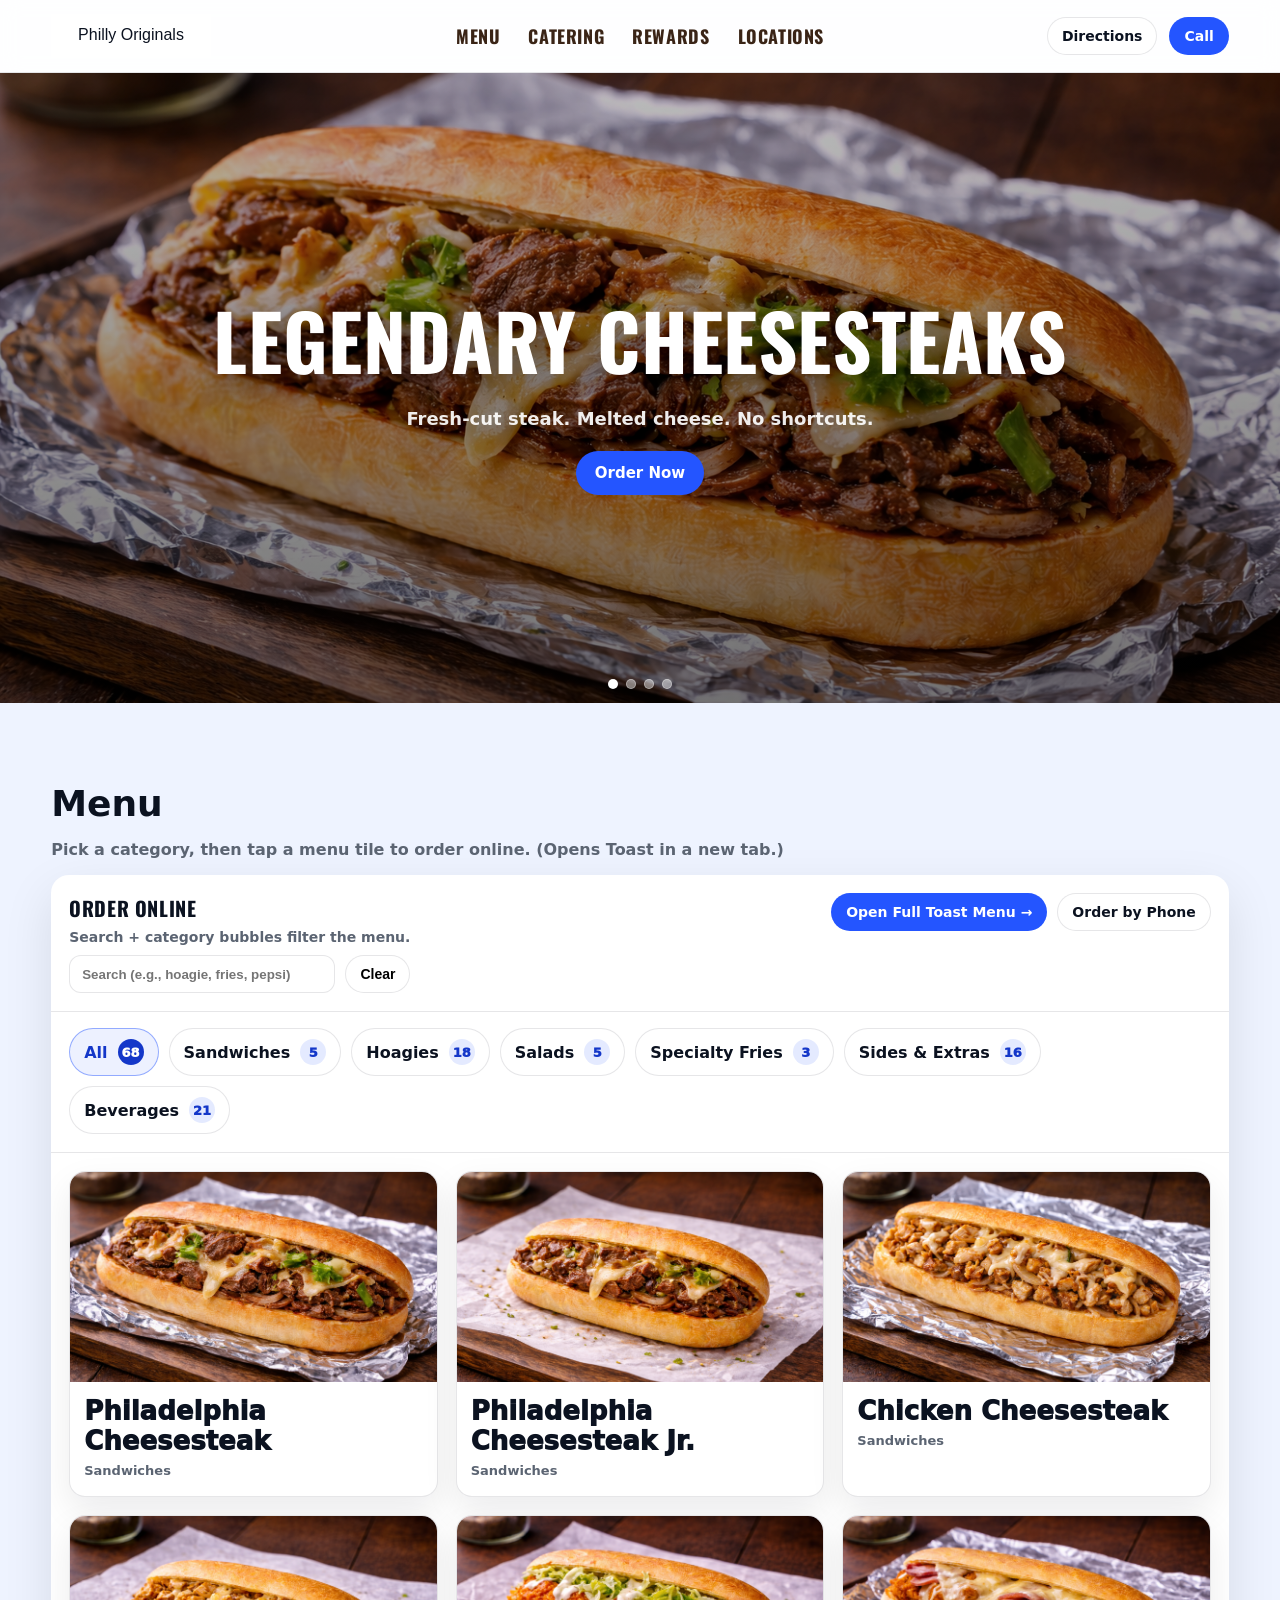
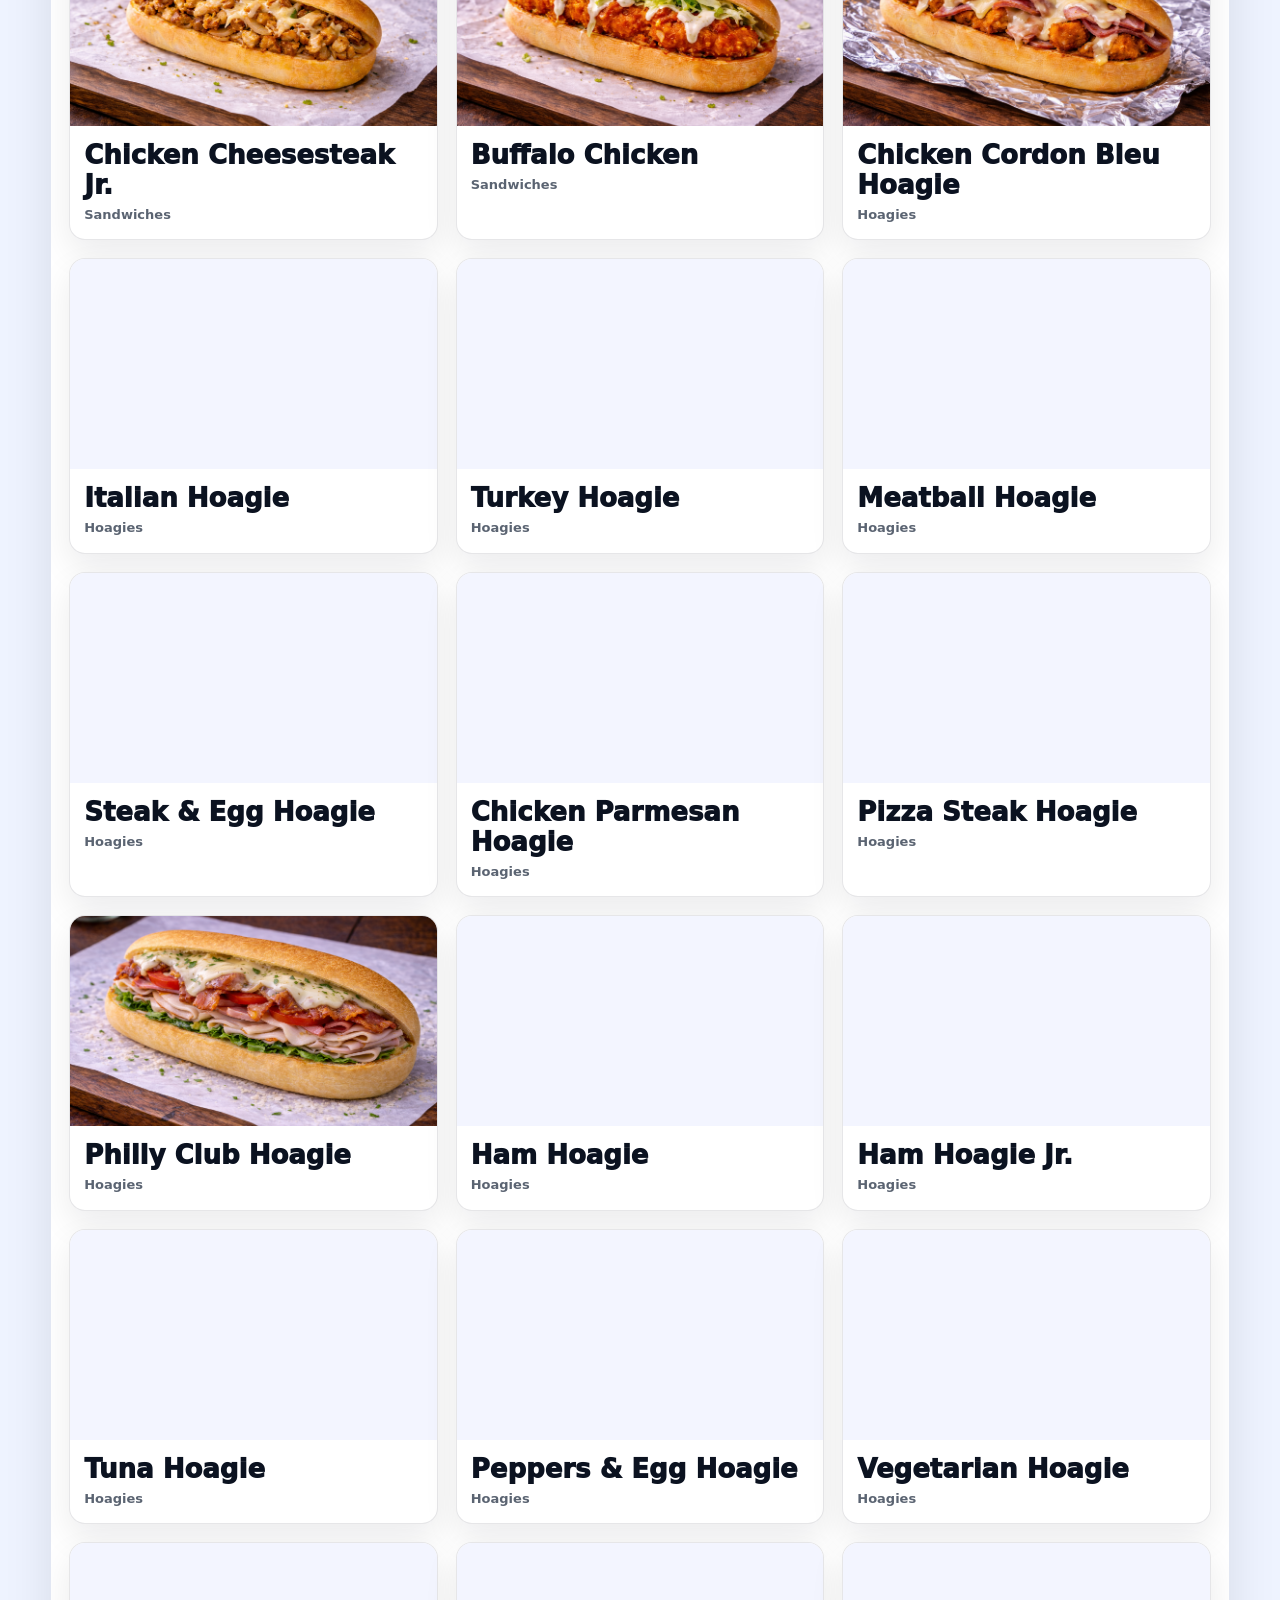
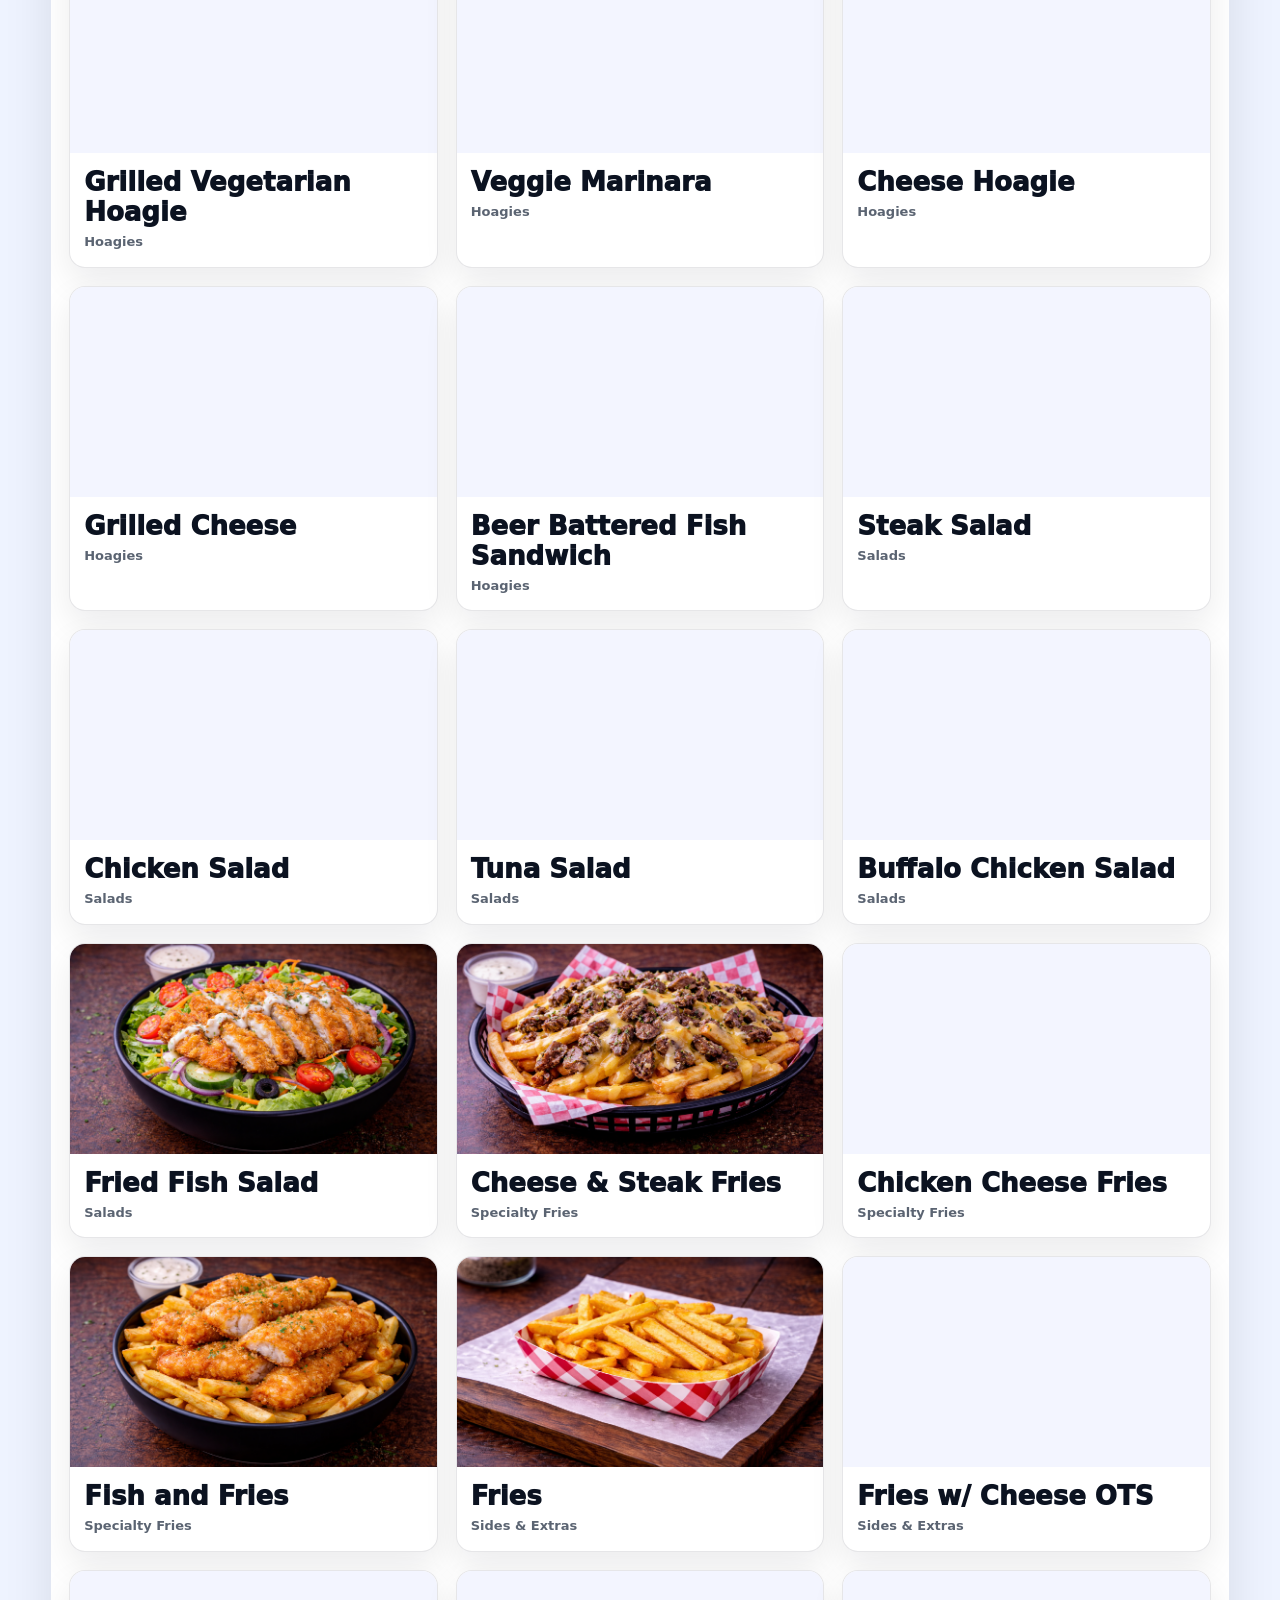
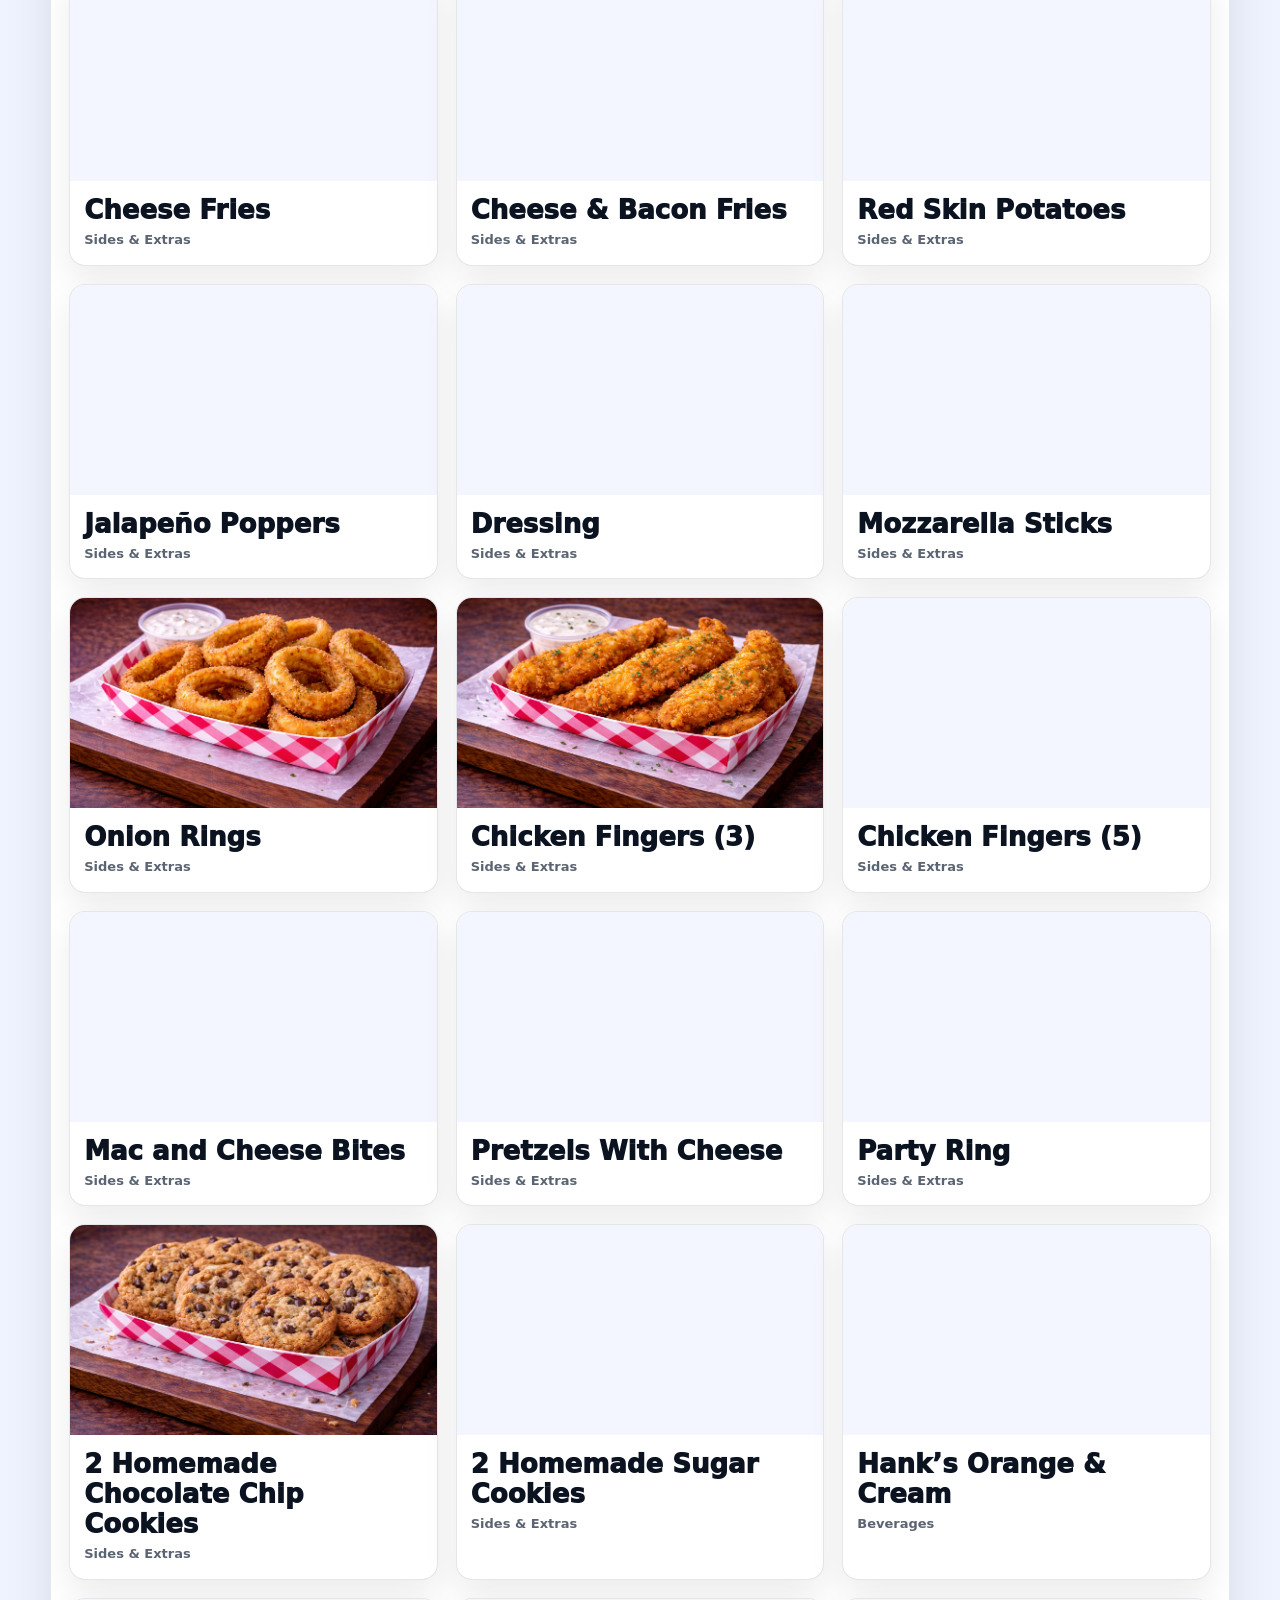
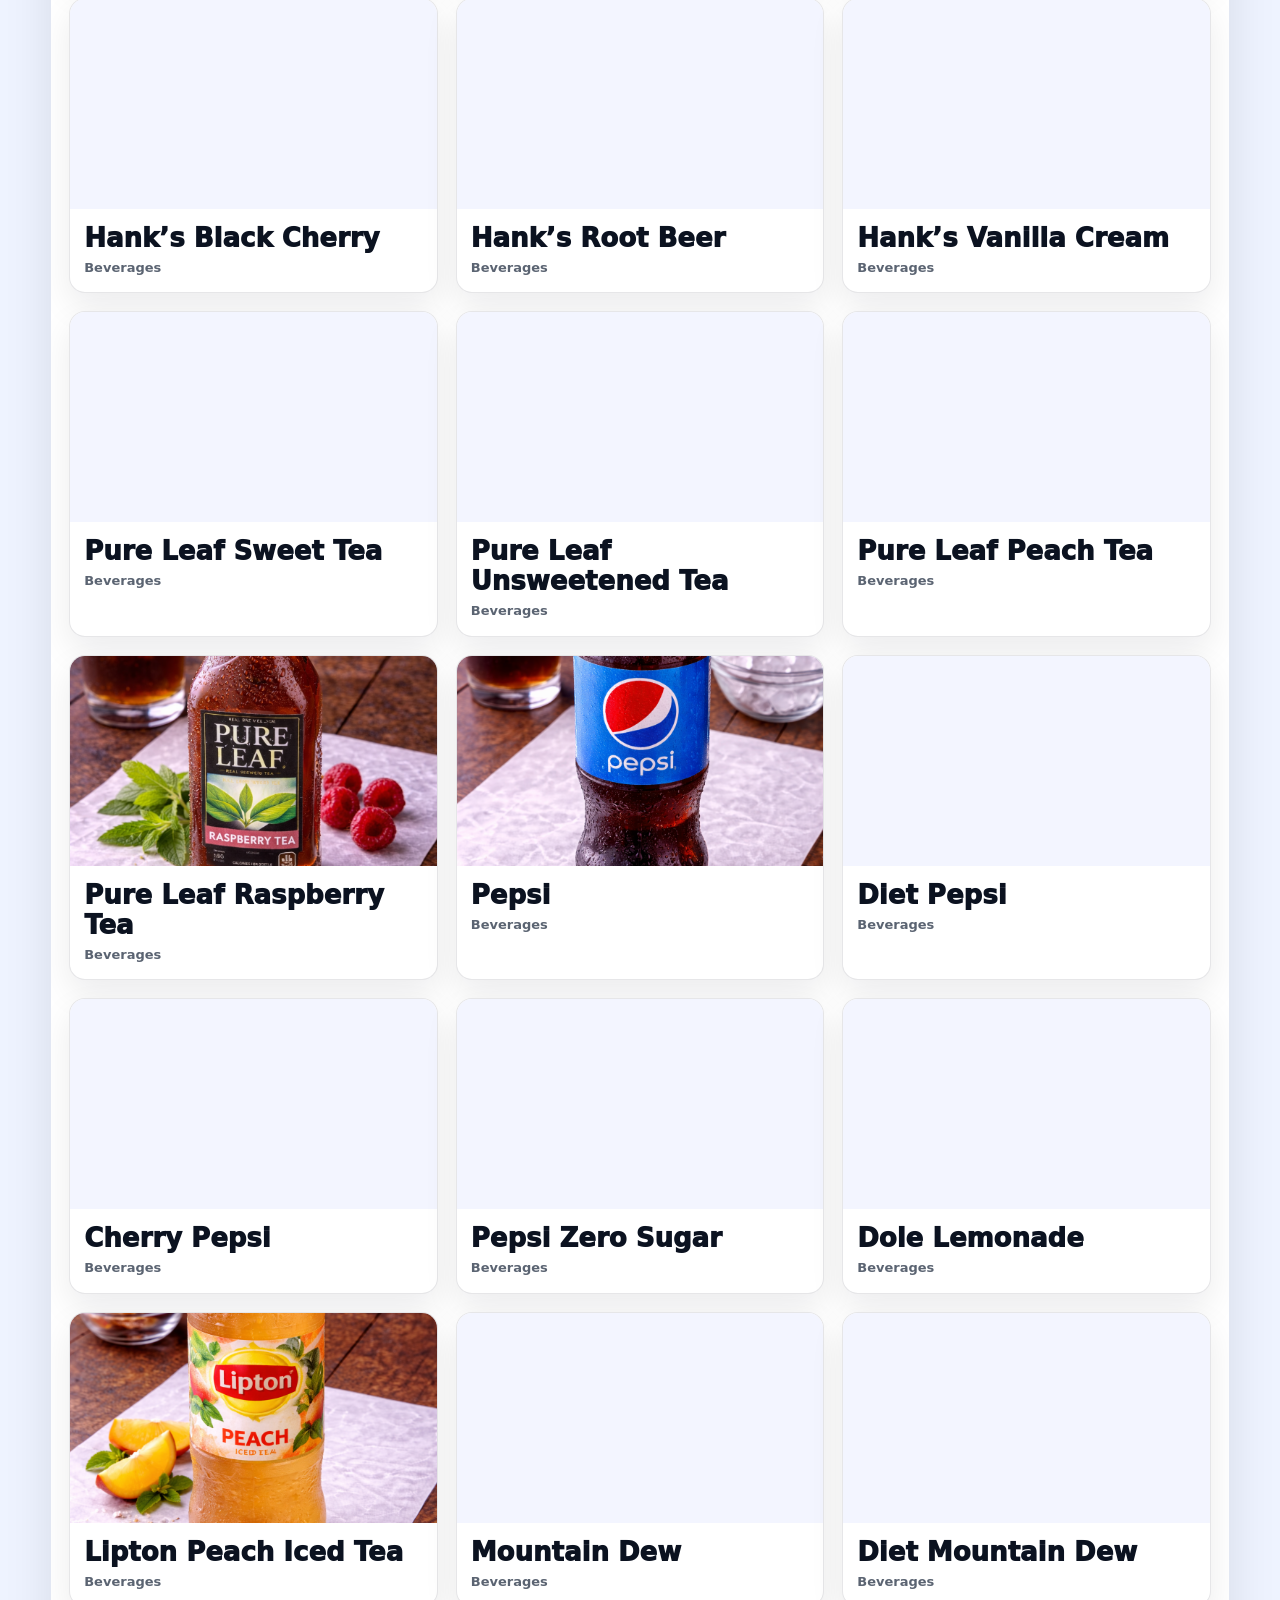
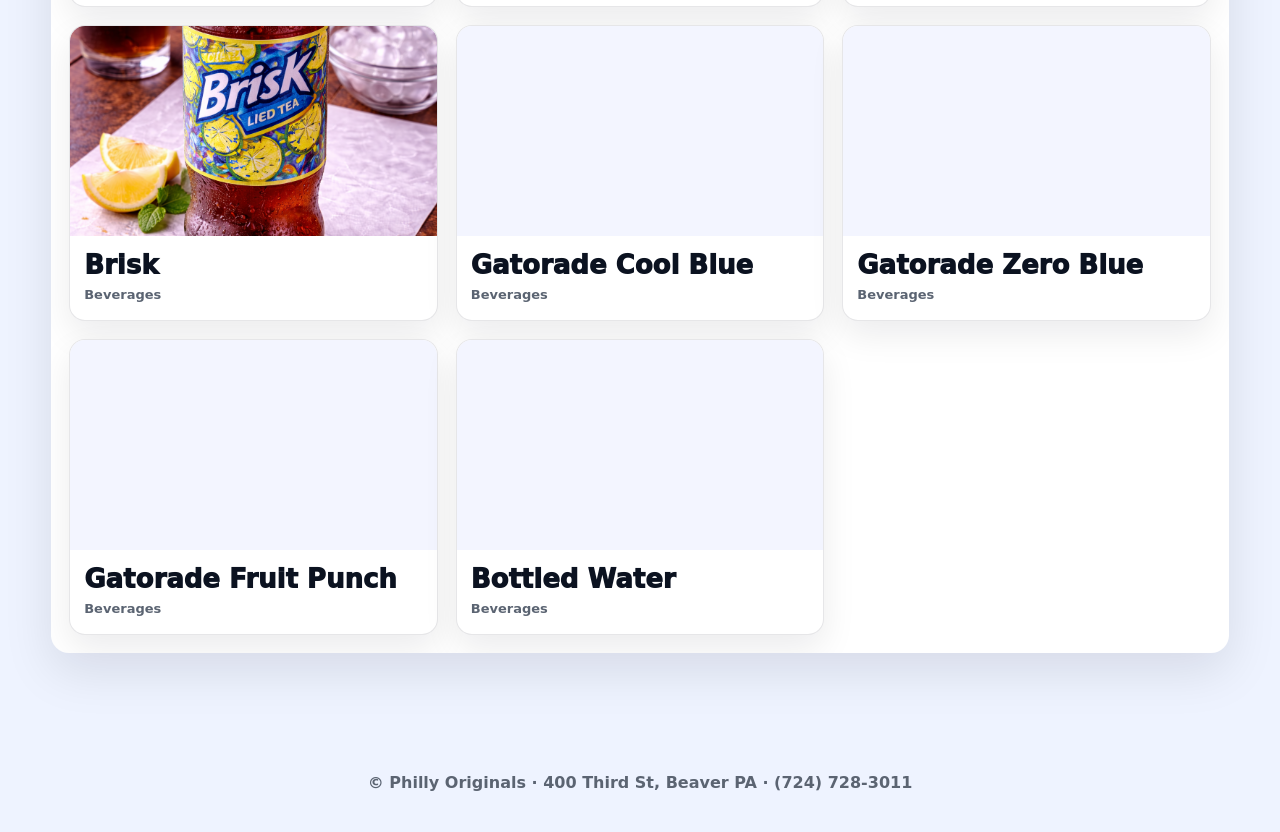
==== index.html @ c02b76ff "Change slide background and text for drinks" ====
<!doctype html>
<html lang="en">
<head>
<meta charset="utf-8"/>
<meta name="viewport" content="width=device-width, initial-scale=1"/>
<title>Philly Originals | Beaver, PA</title>
<meta name="description" content="Philly Originals — Hoagies, cheesesteaks, salads, fries & more. Beaver, PA."/>

<link href="https://fonts.googleapis.com/css2?family=Oswald:wght@600;700&display=swap" rel="stylesheet">

<style>
:root{
  --blue-bg:#eef3ff;
  --blue:#2455ff;
  --blue2:#1437c9;
  --ink:#0b1220;
  --muted:#5b6472;
  --max:1200px;

  --chipotle-brown:#3a2416;
  --line:rgba(11,18,32,.10);

  --card:#ffffff;
  --shadow:0 18px 50px rgba(2,6,23,.10);
}

*{box-sizing:border-box}
html{scroll-behavior:smooth}
body{
  margin:0;
  font-family:system-ui,-apple-system,Segoe UI,Roboto,Arial,sans-serif;
  color:var(--ink);
  background:var(--blue-bg);
}
a{text-decoration:none;color:inherit}
.wrap{width:min(var(--max),92%);margin:auto}

/* HEADER */
header{
  position:sticky;top:0;z-index:10;
  background:rgba(255,255,255,.92);
  backdrop-filter:saturate(140%) blur(10px);
  border-bottom:1px solid var(--line);
}
.top{
  display:flex;
  align-items:center;
  justify-content:space-between;
  gap:18px;
  padding:14px 0;
}
.brand{display:flex;align-items:center;gap:12px;min-width:220px;}
.logo{height:44px;display:block}

.nav{display:flex;align-items:center;gap:28px;}
.nav a{
  font-family:Oswald, system-ui, sans-serif;
  font-weight:700;
  letter-spacing:.6px;
  text-transform:uppercase;
  color:var(--chipotle-brown);
  font-size:18px;
}
.nav a:hover{opacity:.75}

.right{
  display:flex;
  align-items:center;
  gap:12px;
  min-width:220px;
  justify-content:flex-end;
}
.pill{
  display:inline-flex;
  align-items:center;
  justify-content:center;
  padding:10px 14px;
  border-radius:999px;
  border:1px solid var(--line);
  background:#fff;
  font-weight:800;
  font-size:14px;
  transition:140ms ease;
}
.pill.primary{background:var(--blue);border-color:transparent;color:#fff;}
.pill.primary:hover{background:var(--blue2)}
.pill:hover{transform:translateY(-1px)}

/* HERO (old hero styles kept, but not used by slideshow now) */
.hero{position:relative;height:65vh;min-height:420px;}
.hero img{width:100%;height:100%;object-fit:cover;object-position:center;display:block;}
.hero::after{
  content:"";
  position:absolute;inset:0;
  background:linear-gradient(rgba(0,0,0,.25),rgba(0,0,0,.45));
}
.hero h1{
  position:absolute;inset:0;
  display:flex;align-items:center;justify-content:center;
  font-family:Oswald, system-ui, sans-serif;
  font-size:clamp(48px,6vw,96px);
  color:var(--blue);
  z-index:2;
  text-shadow:0 10px 40px rgba(0,0,0,.45);
  transform:translateY(-10%);
}

/* ✅ HERO SLIDESHOW (NEW) */
.hero-slider{
  position:relative;
  height:70vh;
  min-height:420px;
  overflow:hidden;
  background:#0b1220;
}
.slide{
  position:absolute;
  inset:0;
  background-size:cover;
  background-position:center;
  opacity:0;
  transition:opacity .8s ease;
  transform:translateZ(0);
}
.slide::after{
  content:"";
  position:absolute;
  inset:0;
  background:linear-gradient(rgba(0,0,0,.25), rgba(0,0,0,.55));
}
.slide.active{opacity:1;z-index:1;}

.hero-content{
  position:relative;
  z-index:2;
  height:100%;
  display:flex;
  flex-direction:column;
  justify-content:center;
  align-items:center;
  text-align:center;
  color:#fff;
  padding:24px;
}
.hero-content h1{
  font-family:Oswald, system-ui, sans-serif;
  font-size:clamp(42px, 6vw, 90px);
  margin:0 0 12px;
  letter-spacing:.6px;
  text-transform:uppercase;
  text-shadow:0 12px 40px rgba(0,0,0,.55);
}
.hero-content p{
  font-size:18px;
  font-weight:800;
  max-width:560px;
  margin:0 0 22px;
  color:rgba(255,255,255,.92);
  text-shadow:0 10px 30px rgba(0,0,0,.45);
}
.hero-content .pill.primary{
  font-size:15px;
  padding:12px 18px;
}

/* optional: little dots (no JS needed besides below) */
.hero-dots{
  position:absolute;
  left:50%;
  bottom:14px;
  transform:translateX(-50%);
  display:flex;
  gap:8px;
  z-index:5;
}
.hero-dot{
  width:10px;height:10px;border-radius:999px;
  background:rgba(255,255,255,.45);
  border:1px solid rgba(255,255,255,.35);
}
.hero-dot.active{background:#fff;}

/* SECTION */
section{padding:80px 0}
.h2{font-size:36px;font-weight:900;margin:0 0 10px}
.sub{color:var(--muted);font-weight:600}

/* MENU SHELL */
.menu-shell{
  background:var(--card);
  border-radius:18px;
  box-shadow:var(--shadow);
  overflow:hidden;
}
.menu-topbar{
  display:flex;
  align-items:flex-start;
  justify-content:space-between;
  gap:12px;
  padding:18px 18px;
  border-bottom:1px solid var(--line);
}
.menu-topbar .lefty{display:flex;flex-direction:column;gap:6px;}
.menu-topbar .title{
  font-family:Oswald, system-ui, sans-serif;
  letter-spacing:.6px;
  text-transform:uppercase;
  font-size:20px;
  font-weight:700;
}
.menu-topbar .note{color:var(--muted);font-weight:600;font-size:14px;}
.menu-topbar .actions{display:flex;gap:10px;flex-wrap:wrap;justify-content:flex-end;}
.btn{
  display:inline-flex;align-items:center;justify-content:center;
  padding:10px 14px;border-radius:999px;border:1px solid var(--line);
  background:#fff;font-weight:800;font-size:14px;transition:140ms ease;
}
.btn.primary{background:var(--blue);border-color:transparent;color:#fff;}
.btn.primary:hover{background:var(--blue2)}
.btn:hover{transform:translateY(-1px)}

.search-wrap{
  display:flex; gap:10px; flex-wrap:wrap;
  margin-top:4px;
}
.search{
  flex:1;
  min-width:220px;
  padding:10px 12px;
  border-radius:12px;
  border:1px solid var(--line);
  font-weight:700;
  outline:none;
}
.search:focus{
  border-color:rgba(36,85,255,.45);
  box-shadow:0 0 0 4px rgba(36,85,255,.10);
}

/* CATEGORY BUBBLES */
.pills-area{padding:16px 18px 18px;border-bottom:1px solid var(--line);}
.pills-row{display:flex;gap:10px;flex-wrap:wrap;margin-bottom:0;}

.chip{
  display:inline-flex;align-items:center;gap:10px;
  padding:10px 14px;border-radius:999px;border:1px solid var(--line);
  background:#fff;font-weight:900;transition:140ms ease;
  cursor:pointer;user-select:none;
}
.chip:hover{transform:translateY(-1px)}
.chip .count{
  display:inline-flex;align-items:center;justify-content:center;
  width:26px;height:26px;border-radius:999px;
  background:rgba(36,85,255,.12);
  color:var(--blue2);
  font-weight:950;font-size:13px;
}
.chip.active{
  border-color:rgba(36,85,255,.45);
  background:rgba(36,85,255,.08);
  color:var(--blue2);
}
.chip.active .count{background:var(--blue2);color:#fff;}

/* TILE CARDS */
.item-tiles{padding:18px;}
.tiles-grid{
  display:grid;
  grid-template-columns:repeat(3,1fr);
  gap:18px;
}
.tile{
  display:block;
  border-radius:16px;
  overflow:hidden;
  background:#fff;
  border:1px solid var(--line);
  box-shadow:0 14px 34px rgba(2,6,23,.08);
  transition:140ms ease;
}
.tile:hover{
  transform:translateY(-2px);
  border-color:rgba(36,85,255,.25);
  box-shadow:0 18px 44px rgba(2,6,23,.12);
}
.tile .img{
  height:210px;
  background:#f3f5ff;
  overflow:hidden;
}
.tile .img img{
  width:100%;
  height:100%;
  object-fit:cover;
  display:block;
  transform:scale(1.01);
  transition:transform .45s ease;
}
.tile:hover .img img{transform:scale(1.07)}
.tile .label{
  padding:14px 14px 6px;
  font-size:26px;
  font-weight:950;
  color:var(--ink);
}
.tile .meta{
  padding:0 14px 16px;
  color:var(--muted);
  font-weight:700;
  font-size:13px;
  line-height:1.35;
}

/* FOOTER */
footer{padding:40px 0;color:var(--muted);font-weight:600;text-align:center}

/* MOBILE */
@media(max-width:980px){
  .nav{display:none}
  .right{min-width:auto}
  .tiles-grid{grid-template-columns:1fr}
  .tile .label{font-size:24px}
  .hero-content p{font-size:16px}
}
</style>
</head>

<body>

<header>
  <div class="wrap top">
    <a class="brand" href="index.html" aria-label="Philly Originals Home">
      <img src="assets/logo.png" class="logo" alt="Philly Originals"
           onerror="this.src='data:image/svg+xml;utf8,<svg xmlns=%22http://www.w3.org/2000/svg%22 width=%22160%22 height=%2244%22><rect width=%22100%25%22 height=%22100%25%22 fill=%22%23ffffff%22/><text x=%2250%25%22 y=%2258%25%22 text-anchor=%22middle%22 font-family=%22Arial%22 font-size=%2216%22 fill=%22%230b1220%22>Philly Originals</text></svg>';">
    </a>

    <nav class="nav" aria-label="Primary">
      <a href="https://order.toasttab.com/online/philly-originals-ambridge-1507-duss-avenue" target="_blank" rel="noopener">Menu</a>
      <a href="catering.html">Catering</a>
      <a href="rewards.html">Rewards</a>
      <a href="locations.html">Locations</a>
    </nav>

    <div class="right">
      <a class="pill" href="locations.html">Directions</a>
      <a class="pill primary" href="tel:+17247283011">Call</a>
    </div>
  </div>
</header>

<!-- ✅ HERO SLIDESHOW (NEW) -->
<div class="hero-slider" aria-label="Featured items">
  <div class="slide active" style="background-image:url('assets/01-sandwich-philadelphia-cheesesteak.png')">
    <div class="hero-content">
      <h1>LEGENDARY CHEESESTEAKS</h1>
      <p>Fresh-cut steak. Melted cheese. No shortcuts.</p>
      <a href="#menu" class="pill primary">Order Now</a>
    </div>
  </div>

  <div class="slide" style="background-image:url('assets/07-hoagie-italian.png')">
    <div class="hero-content">
      <h1>STACKED HOAGIES</h1>
      <p>Classic, loaded, and made to order.</p>
      <a href="#menu" class="pill primary">View Menu</a>
    </div>
  </div>

  <div class="slide" style="background-image:url('assets/34-side-cheese-fries.png')">
    <div class="hero-content">
      <h1>SIDES THAT HIT</h1>
      <p>Don’t skip the fries.</p>
      <a href="#menu" class="pill primary">Add a Side</a>
    </div>
  </div>

  <div class="slide" style="background-image:url('assets/58-drink-cherry-pepsi.png')">
    <div class="hero-content">
      <h1>ICE-COLD DRINKS</h1>
      <p>Cherry Pepsi — a classic.</p>
      <a href="#menu" class="pill primary">Grab One</a>
    </div>
  </div>

  <div class="hero-dots" aria-hidden="true">
    <span class="hero-dot active"></span>
    <span class="hero-dot"></span>
    <span class="hero-dot"></span>
    <span class="hero-dot"></span>
  </div>
</div>

<section id="menu">
  <div class="wrap">
    <h2 class="h2">Menu</h2>
    <p class="sub">Pick a category, then tap a menu tile to order online. (Opens Toast in a new tab.)</p>

    <div class="menu-shell">
      <div class="menu-topbar">
        <div class="lefty">
          <div class="title">Order Online</div>
          <div class="note">Search + category bubbles filter the menu.</div>

          <div class="search-wrap">
            <input id="searchInput" class="search" type="search" placeholder="Search (e.g., hoagie, fries, pepsi)"/>
            <button class="btn" id="clearSearchBtn" type="button">Clear</button>
          </div>
        </div>
        <div class="actions">
          <a class="btn primary" target="_blank" rel="noopener"
             href="https://order.toasttab.com/online/philly-originals-ambridge-1507-duss-avenue">
            Open Full Toast Menu →
          </a>
          <a class="btn" href="tel:+17247283011">Order by Phone</a>
        </div>
      </div>

      <div class="pills-area" aria-label="Menu selectors">
        <div class="pills-row" id="categoryChips" aria-label="Category bubbles"></div>
      </div>

      <div class="item-tiles" aria-label="Menu item tiles">
        <div class="tiles-grid" id="itemTilesGrid"></div>
      </div>
    </div>

  </div>
</section>

<footer>
  © Philly Originals · 400 Third St, Beaver PA · (724) 728-3011
</footer>

<script>
/**
 * Improvements:
 * - ✅ "Show All" chip
 * - ✅ Search filter across current category OR all categories
 * - ✅ Lazy-load images
 * - ✅ No broken image icons: onerror fallback to placeholder svg
 */

const PLACEHOLDER = "data:image/svg+xml;utf8," + encodeURIComponent(`
<svg xmlns="http://www.w3.org/2000/svg" width="1200" height="700">
  <defs>
    <linearGradient id="g" x1="0" x2="1">
      <stop offset="0" stop-color="#eef3ff"/>
      <stop offset="1" stop-color="#dfe8ff"/>
    </linearGradient>
  </defs>
  <rect width="100%" height="100%" fill="url(#g)"/>
  <text x="50%" y="54%" text-anchor="middle"
        font-family="Arial" font-size="42" fill="#0b1220" opacity="0.70">
    Image coming soon
  </text>
</svg>
`);

const MENU = [
  {
    id: "sandwich",
    name: "Sandwiches",
    img: "assets/hero.jpg",
    items: [
      { name: "Philadelphia Cheesesteak", url: "https://order.toasttab.com/online/philly-originals-ambridge-1507-duss-avenue/item-philadelphia-cheesesteak_ebd4b86c-b557-48ff-a035-d317279c0f9a", img: "assets/01-sandwich-philadelphia-cheesesteak.png" },
      { name: "Philadelphia Cheesesteak Jr.", url: "https://order.toasttab.com/online/philly-originals-ambridge-1507-duss-avenue/item-philadelphia-cheesesteak-jr_07fd8b4d-08f7-4fc0-a81e-4cadae2d9f0f", img: "assets/02-sandwich-philadelphia-cheesesteak-jr.png" },
      { name: "Chicken Cheesesteak", url: "https://order.toasttab.com/online/philly-originals-ambridge-1507-duss-avenue/item-chicken-cheesesteak_b876a53c-49c0-458f-863d-024f50b68a91", img: "assets/03-sandwich-chicken-cheesesteak.png" },
      { name: "Chicken Cheesesteak Jr.", url: "https://order.toasttab.com/online/philly-originals-ambridge-1507-duss-avenue/item-chicken-cheesesteak-jr_988ab45c-b2f7-49fa-b503-293c1b51855e", img: "assets/04-sandwich-chicken-cheesesteak-jr.png" },
      { name: "Buffalo Chicken", url: "https://order.toasttab.com/online/philly-originals-ambridge-1507-duss-avenue/item-buffalo-chicken_725cabbe-190b-44a2-9e8b-959a732a78dd", img: "assets/05-sandwich-buffalo-chicken.png" },
    ]
  },
  {
    id: "hoagie",
    name: "Hoagies",
    img: "assets/cat-hoagies.jpg",
    items: [
      { name: "Chicken Cordon Bleu Hoagie", url: "https://order.toasttab.com/online/philly-originals-ambridge-1507-duss-avenue/item-chicken-cordon-bleu-hoagie_32aee894-7de9-4229-a7cd-d26f8fc285f1", img: "assets/06-hoagie-chicken-cordon-bleu.png" },
      { name: "Italian Hoagie", url: "https://order.toasttab.com/online/philly-originals-ambridge-1507-duss-avenue/item-italian-hoagie_79ae256d-2f17-42c7-8c89-1b88282994d8", img: "assets/07-hoagie-italian.png" },
      { name: "Turkey Hoagie", url: "https://order.toasttab.com/online/philly-originals-ambridge-1507-duss-avenue/item-turkey-hoagie_967dcc94-296a-4c46-925c-aab2328e414d", img: "assets/08-hoagie-turkey.png" },
      { name: "Meatball Hoagie", url: "https://order.toasttab.com/online/philly-originals-ambridge-1507-duss-avenue/item-meatball-hoagie_5c490dcd-6389-4476-9f9b-6e1f32a3e5d8", img: "assets/09-hoagie-meatball.png" },
      { name: "Steak & Egg Hoagie", url: "https://order.toasttab.com/online/philly-originals-ambridge-1507-duss-avenue/item-steak-egg-hoagie_e3550b09-fc18-4e9d-9321-22431ab1c8d1", img: "assets/10-hoagie-steak-egg.png" },
      { name: "Chicken Parmesan Hoagie", url: "https://order.toasttab.com/online/philly-originals-ambridge-1507-duss-avenue/item-chicken-parmesan-hoagie_9a53fd44-a528-42ab-9ed7-195013717248", img: "assets/11-hoagie-chicken-parmesan.png" },
      { name: "Pizza Steak Hoagie", url: "https://order.toasttab.com/online/philly-originals-ambridge-1507-duss-avenue/item-pizza-steak-hoagie_1129b578-c657-4e66-9e6c-c6bd576b7821", img: "assets/12-hoagie-pizza-steak.png" },
      { name: "Philly Club Hoagie", url: "https://order.toasttab.com/online/philly-originals-ambridge-1507-duss-avenue/item-philly-club-hoagie_fb62343c-2916-4bd2-9245-8ad87a623f8f", img: "assets/13-hoagie-philly-club.png" },
      { name: "Ham Hoagie", url: "https://order.toasttab.com/online/philly-originals-ambridge-1507-duss-avenue/item-ham-hoagie_52f8cbbb-3fc3-46e5-9554-10956b8c204b", img: "assets/14-hoagie-ham.png" },
      { name: "Ham Hoagie Jr.", url: "https://order.toasttab.com/online/philly-originals-ambridge-1507-duss-avenue/item-ham-hoagie-jr_8b83c4d5-5997-46ba-b9a9-c4e6a96e838f", img: "assets/15-hoagie-ham-jr.png" },
      { name: "Tuna Hoagie", url: "https://order.toasttab.com/online/philly-originals-ambridge-1507-duss-avenue/item-tuna-hoagie_62a9c33b-fd87-4b7c-ac4e-584318bf867a", img: "assets/16-hoagie-tuna.png" },
      { name: "Peppers & Egg Hoagie", url: "https://order.toasttab.com/online/philly-originals-ambridge-1507-duss-avenue/item-peppers-egg-hoagie_1fded3af-987b-40c8-8ae1-507f712616db", img: "assets/17-hoagie-peppers-egg.png" },
      { name: "Vegetarian Hoagie", url: "https://order.toasttab.com/online/philly-originals-ambridge-1507-duss-avenue/item-vegetarian-hoagie_f482f90b-0177-4701-a53b-6d8cf829c1aa", img: "assets/18-hoagie-vegetarian.png" },
      { name: "Grilled Vegetarian Hoagie", url: "https://order.toasttab.com/online/philly-originals-ambridge-1507-duss-avenue/item-grilled-vegetarian-hoagie_4fc57f41-90a1-4fb9-be5d-de8d2bb1b467", img: "assets/19-hoagie-grilled-vegetarian.png" },
      { name: "Veggie Marinara", url: "https://order.toasttab.com/online/philly-originals-ambridge-1507-duss-avenue/item-veggie-marinara_446f2f2a-2189-4bef-86fb-84139814df05", img: "assets/20-hoagie-veggie-marinara.png" },
      { name: "Cheese Hoagie", url: "https://order.toasttab.com/online/philly-originals-ambridge-1507-duss-avenue/item-cheese-hoagie_2c852187-6e73-4c8a-9ea6-7827ff19e246", img: "assets/21-hoagie-cheese.png" },
      { name: "Grilled Cheese", url: "https://order.toasttab.com/online/philly-originals-ambridge-1507-duss-avenue/item-grilled-cheese_427e50be-4e97-4032-a696-856cac415944", img: "assets/22-hoagie-grilled-cheese.png" },
      { name: "Beer Battered Fish Sandwich", url: "https://order.toasttab.com/online/philly-originals-ambridge-1507-duss-avenue/item-beer-battered-fish-sandwich_41380bbb-0748-4a78-8bb8-07e6340bd0fc", img: "assets/23-hoagie-beer-battered-fish-sandwich.png" },
    ]
  },
  {
    id: "salads",
    name: "Salads",
    img: "assets/cat-salads.jpg",
    items: [
      { name: "Steak Salad", url: "https://order.toasttab.com/online/philly-originals-ambridge-1507-duss-avenue/item-steak-salad_5d7b2c14-9d6e-4c32-8eb1-3af6aa8d5b9b", img: "assets/24-salad-steak.png" },
      { name: "Chicken Salad", url: "https://order.toasttab.com/online/philly-originals-ambridge-1507-duss-avenue/item-chicken-salad_6b5b6b1a-2b60-4cd9-9c36-1c0a7a6c7b1a", img: "assets/25-salad-chicken.png" },
      { name: "Tuna Salad", url: "https://order.toasttab.com/online/philly-originals-ambridge-1507-duss-avenue/item-tuna-salad_23a3d2b2-3c6f-4c49-bb37-1d2b0d5c6a9a", img: "assets/26-salad-tuna.png" },
      { name: "Buffalo Chicken Salad", url: "https://order.toasttab.com/online/philly-originals-ambridge-1507-duss-avenue/item-buffalo-chicken-salad_1e2b3c4d-5f6a-7b8c-9d0e-1f2a3b4c5d6e", img: "assets/27-salad-buffalo-chicken.png" },
      { name: "Fried Fish Salad", url: "https://order.toasttab.com/online/philly-originals-ambridge-1507-duss-avenue/item-fried-fish-salad_9a8b7c6d-5e4f-3a2b-1c0d-9e8f7a6b5c4d", img: "assets/28-salad-fried-fish.png" },
    ]
  },
  {
    id: "specialty-fries",
    name: "Specialty Fries",
    img: "assets/cat-specialty-fries.jpg",
    items: [
      { name: "Cheese & Steak Fries", url: "https://order.toasttab.com/online/philly-originals-ambridge-1507-duss-avenue/item-cheese-steak-fries_ae86e7a5-27c1-4dd5-8f64-71b2c9d8f12a", img: "assets/29-specialty-fries-cheese-steak.png" },
      { name: "Chicken Cheese Fries", url: "https://order.toasttab.com/online/philly-originals-ambridge-1507-duss-avenue/item-chicken-cheese-fries_8aa3d540-60d3-4a75-9a2a-8b1c0b0f0f1f", img: "assets/30-specialty-fries-chicken-cheese.png" },
      { name: "Fish and Fries", url: "https://order.toasttab.com/online/philly-originals-ambridge-1507-duss-avenue/item-fish-and-fries_2a1b0c9d-8e7f-6a5b-4c3d-2e1f0a9b8c7d", img: "assets/31-specialty-fries-fish-and-fries.png" },
    ]
  },
  {
    id: "sides-extras",
    name: "Sides & Extras",
    img: "assets/cat-sides.jpg",
    items: [
      { name: "Fries", url: "https://order.toasttab.com/online/philly-originals-ambridge-1507-duss-avenue/item-fries_cbbe6d00-3201-4827-a5e3-ac05ba0ef4f4", img: "assets/32-side-fries.png" },
      { name: "Fries w/ Cheese OTS", url: "https://order.toasttab.com/online/philly-originals-ambridge-1507-duss-avenue/item-fries-w-cheese-ots_1794bc78-1a74-4b3b-9300-8a91cde28566", img: "assets/33-side-fries-cheese-ots.png" },
      { name: "Cheese Fries", url: "https://order.toasttab.com/online/philly-originals-ambridge-1507-duss-avenue/item-cheese-fries_29bc3073-4c45-4cf5-adec-cb80c55a98aa", img: "assets/34-side-cheese-fries.png" },
      { name: "Cheese & Bacon Fries", url: "https://order.toasttab.com/online/philly-originals-ambridge-1507-duss-avenue/item-cheese-bacon-fries_6d4c5b46-9602-4a35-8f1d-169ffab4a984", img: "assets/35-side-cheese-bacon-fries.png" },
      { name: "Red Skin Potatoes", url: "https://order.toasttab.com/online/philly-originals-ambridge-1507-duss-avenue/item-red-skin-potatoes_42186d09-5ffc-4c76-8d55-b7f2e11ad4a5", img: "assets/36-side-red-skin-potatoes.png" },
      { name: "Jalapeño Poppers", url: "https://order.toasttab.com/online/philly-originals-ambridge-1507-duss-avenue/item-jalapeno-poppers_69834b64-c4bf-4671-8822-fa2890d0872c", img: "assets/37-side-jalapeno-poppers.png" },
      { name: "Dressing", url: "https://order.toasttab.com/online/philly-originals-ambridge-1507-duss-avenue/item-dressing_90ebe078-37e2-4645-a86d-a09fa9188e3e", img: "assets/38-side-dressing.png" },
      { name: "Mozzarella Sticks", url: "https://order.toasttab.com/online/philly-originals-ambridge-1507-duss-avenue/item-mozzerlla-sticks_b9c5359f-8fb6-43e5-95c7-6ca7615b8d54", img: "assets/39-side-mozzarella-sticks.png" },
      { name: "Onion Rings", url: "https://order.toasttab.com/online/philly-originals-ambridge-1507-duss-avenue/item-onion-rings_e2694d71-6daa-4933-8b59-061237f68fa8", img: "assets/40-side-onion-rings.png" },
      { name: "Chicken Fingers (3)", url: "https://order.toasttab.com/online/philly-originals-ambridge-1507-duss-avenue/item-chicken-fingers-3_4128d734-91e1-44a5-9200-f00a4073e183", img: "assets/41-side-chicken-fingers-3.png" },
      { name: "Chicken Fingers (5)", url: "https://order.toasttab.com/online/philly-originals-ambridge-1507-duss-avenue/item-chicken-fingers-5_9f585d9c-bae6-4dee-b350-c7ecbb8ba440", img: "assets/42-side-chicken-fingers-5.png" },
      { name: "Mac and Cheese Bites", url: "https://order.toasttab.com/online/philly-originals-ambridge-1507-duss-avenue/item-mac-and-cheese-bites_f6fedc62-8477-4ce4-b3c5-27f79eb75b3e", img: "assets/43-side-mac-cheese-bites.png" },
      { name: "Pretzels With Cheese", url: "https://order.toasttab.com/online/philly-originals-ambridge-1507-duss-avenue/item-pretzels-with-cheese_21a93960-3834-4229-8d79-0d958ede55a1", img: "assets/44-side-pretzels-cheese.png" },
      { name: "Party Ring", url: "https://order.toasttab.com/online/philly-originals-ambridge-1507-duss-avenue/item-party-ring_466aaeda-4b0c-4afe-b18f-24d38815896e", img: "assets/45-side-party-ring.png" },
      { name: "2 Homemade Chocolate Chip Cookies", url: "https://order.toasttab.com/online/philly-originals-ambridge-1507-duss-avenue/item-2-homemade-chocolate-chip-cookies_d8fc028b-1e90-4079-be30-d4fc6186c691", img: "assets/46-side-chocolate-chip-cookies.png" },
      { name: "2 Homemade Sugar Cookies", url: "https://order.toasttab.com/online/philly-originals-ambridge-1507-duss-avenue/item-2-homemade-sugar-cookies_1fe3d5cc-d1ac-4cba-89fd-b973d1d7ddee", img: "assets/47-side-sugar-cookies.png" },
    ]
  },
  {
    id: "beverages",
    name: "Beverages",
    img: "assets/cat-drinks.jpg",
    items: [
      { name: "Hank’s Orange & Cream", url: "https://order.toasttab.com/online/philly-originals-ambridge-1507-duss-avenue/item-hanks-oranges-and-cream_b0dbbc40-9978-4008-8a69-27f47ddf0b9e", img: "assets/48-drink-hanks-orange-cream.png" },
      { name: "Hank’s Black Cherry", url: "https://order.toasttab.com/online/philly-originals-ambridge-1507-duss-avenue/item-hanks-black-cherry_10ecaed3-97c1-47e5-b66c-f2cb1e949b68", img: "assets/49-drink-hanks-black-cherry.png" },
      { name: "Hank’s Root Beer", url: "https://order.toasttab.com/online/philly-originals-ambridge-1507-duss-avenue/item-hanks-rootbeer_0cce0349-7666-42ff-8007-3a0c52535c22", img: "assets/50-drink-hanks-root-beer.png" },
      { name: "Hank’s Vanilla Cream", url: "https://order.toasttab.com/online/philly-originals-ambridge-1507-duss-avenue/item-hanks-vanilla-cream_4d46ffc8-2b73-47bb-a81b-c13e2329adf0", img: "assets/51-drink-hanks-vanilla-cream.png" },

      { name: "Pure Leaf Sweet Tea", url: "https://order.toasttab.com/online/philly-originals-ambridge-1507-duss-avenue/item-pure-leaf-sweet-tea_5e735fb4-2644-4455-9015-32a46f9c3219", img: "assets/52-drink-pure-leaf-sweet-tea.png" },
      { name: "Pure Leaf Unsweetened Tea", url: "https://order.toasttab.com/online/philly-originals-ambridge-1507-duss-avenue/item-pure-leaf-unsweetened_b46de2f9-3131-4756-a3c6-2435971f8fe4", img: "assets/53-drink-pure-leaf-unsweetened-tea.png" },
      { name: "Pure Leaf Peach Tea", url: "https://order.toasttab.com/online/philly-originals-ambridge-1507-duss-avenue/item-pure-leaf-peach_083b5265-099e-4e35-ac6b-4e1db489142e", img: "assets/54-drink-pure-leaf-peach-tea.png" },
      { name: "Pure Leaf Raspberry Tea", url: "https://order.toasttab.com/online/philly-originals-ambridge-1507-duss-avenue/item-pure-leaf-raspberry_54a04db6-2aba-459c-adbf-715f0ddf945c", img: "assets/55-drink-pure-leaf-raspberry-tea.png" },

      { name: "Pepsi", url: "https://order.toasttab.com/online/philly-originals-ambridge-1507-duss-avenue/item-pepsi_9b34964b-1e31-4e0c-a47a-f240d327ba37", img: "assets/56-drink-pepsi.png" },
      { name: "Diet Pepsi", url: "https://order.toasttab.com/online/philly-originals-ambridge-1507-duss-avenue/item-diet-pepsi_8d661fdf-7494-4fa8-92fc-bbf7e29790f9", img: "assets/57-drink-diet-pepsi.png" },
      { name: "Cherry Pepsi", url: "https://order.toasttab.com/online/philly-originals-ambridge-1507-duss-avenue/item-cherry-pepsi_3228848e-811a-4f1b-be93-08a0806e8129", img: "assets/58-drink-cherry-pepsi.png" },
      { name: "Pepsi Zero Sugar", url: "https://order.toasttab.com/online/philly-originals-ambridge-1507-duss-avenue/item-pepsi-zero-sugar_0a256a0b-ccdf-4e6d-ae7a-885836ecb668", img: "assets/59-drink-pepsi-zero-sugar.png" },

      { name: "Dole Lemonade", url: "https://order.toasttab.com/online/philly-originals-ambridge-1507-duss-avenue/item-dole-lemonade_e0b240b1-4a8e-4551-b22d-e6c1c98f5df5", img: "assets/60-drink-dole-lemonade.png" },
      { name: "Lipton Peach Iced Tea", url: "https://order.toasttab.com/online/philly-originals-ambridge-1507-duss-avenue/item-lipton-peach-iced-tea_b022cc52-c642-40d3-82cc-270d1e5f10b5", img: "assets/61-drink-lipton-peach-iced-tea.png" },

      { name: "Mountain Dew", url: "https://order.toasttab.com/online/philly-originals-ambridge-1507-duss-avenue/item-mt-dew_1d0fc1dc-a060-4a37-af97-0aa82b1a04b1", img: "assets/62-drink-mountain-dew.png" },
      { name: "Diet Mountain Dew", url: "https://order.toasttab.com/online/philly-originals-ambridge-1507-duss-avenue/item-diet-mt-dew_53e025cf-9747-4a87-9013-383ad1db32da", img: "assets/63-drink-diet-mountain-dew.png" },

      { name: "Brisk", url: "https://order.toasttab.com/online/philly-originals-ambridge-1507-duss-avenue/item-brisk_888bd92a-39be-4040-9e49-60cb7943cb68", img: "assets/64-drink-brisk.png" },

      { name: "Gatorade Cool Blue", url: "https://order.toasttab.com/online/philly-originals-ambridge-1507-duss-avenue/item-gatorade-cool-blue_56f7da4c-75d8-4860-afd8-11e3117a46d1", img: "assets/65-drink-gatorade-cool-blue.png" },
      { name: "Gatorade Zero Blue", url: "https://order.toasttab.com/online/philly-originals-ambridge-1507-duss-avenue/item-gatorade-zero-blue_5a70d94e-1d87-42a3-afbc-fb9ec3a5d466", img: "assets/66-drink-gatorade-zero-blue.png" },
      { name: "Gatorade Fruit Punch", url: "https://order.toasttab.com/online/philly-originals-ambridge-1507-duss-avenue/item-gatorade-fruit-punch_1e63f138-a0aa-4256-9132-9502f0751fed", img: "assets/67-drink-gatorade-fruit-punch.png" },
      { name: "Bottled Water", url: "https://order.toasttab.com/online/philly-originals-ambridge-1507-duss-avenue/item-bottled-water_09c54188-3e5d-4ad8-9853-bd93ed3b5ff3", img: "assets/68-drink-bottled-water.png" },
    ]
  }
];

const els = {
  categoryChips: document.getElementById("categoryChips"),
  itemTilesGrid: document.getElementById("itemTilesGrid"),
  searchInput: document.getElementById("searchInput"),
  clearSearchBtn: document.getElementById("clearSearchBtn"),
};

let activeCategoryId = "all";

function escapeHtml(str){
  return String(str).replace(/[&<>"']/g, s => ({
    "&":"&amp;","<":"&lt;",">":"&gt;","\"":"&quot;","'":"&#39;"
  }[s]));
}

function getActiveItems(){
  if(activeCategoryId === "all"){
    return MENU.flatMap(cat => cat.items.map(it => ({...it, __cat: cat})));
  }
  const cat = MENU.find(c => c.id === activeCategoryId);
  if(!cat) return [];
  return cat.items.map(it => ({...it, __cat: cat}));
}

function setActiveCategory(id){
  activeCategoryId = id;

  document.querySelectorAll(".chip.cat").forEach(ch => {
    ch.classList.toggle("active", ch.dataset.cat === id);
  });

  renderItemTiles();
  history.replaceState(null, "", `#menu-${id}`);
}

function renderCategoryChips(){
  const allCount = MENU.reduce((sum, c) => sum + c.items.length, 0);

  const chips = [
    { id:"all", name:"All", count: allCount },
    ...MENU.map(c => ({ id:c.id, name:c.name, count:c.items.length }))
  ];

  els.categoryChips.innerHTML = chips.map(cat => `
    <div class="chip cat" role="button" tabindex="0" data-cat="${cat.id}" aria-label="${escapeHtml(cat.name)}">
      <span>${escapeHtml(cat.name)}</span>
      <span class="count">${cat.count}</span>
    </div>
  `).join("");

  els.categoryChips.querySelectorAll(".chip.cat").forEach(chip => {
    chip.addEventListener("click", () => setActiveCategory(chip.dataset.cat));
    chip.addEventListener("keydown", (e) => {
      if(e.key === "Enter" || e.key === " "){
        e.preventDefault();
        setActiveCategory(chip.dataset.cat);
      }
    });
  });

  setActiveCategory(activeCategoryId);
}

function renderItemTiles(){
  const q = (els.searchInput.value || "").trim().toLowerCase();
  const items = getActiveItems().filter(it => !q || it.name.toLowerCase().includes(q));

  els.itemTilesGrid.innerHTML = items.map(it => {
    const cat = it.__cat;
    const img = it.img || cat?.img || PLACEHOLDER;

    return `
      <a class="tile" target="_blank" rel="noopener"
         href="${escapeHtml(it.url)}" aria-label="Order ${escapeHtml(it.name)}">
        <div class="img">
          <img
            src="${escapeHtml(img)}"
            alt="${escapeHtml(it.name)}"
            loading="lazy"
            decoding="async"
            onerror="this.onerror=null;this.src='${PLACEHOLDER}';"
          >
        </div>
        <div class="label">${escapeHtml(it.name)}</div>
        <div class="meta">${escapeHtml(cat?.name || "")}</div>
      </a>
    `;
  }).join("");
}

function initFromHash(){
  const h = (location.hash || "").replace("#","").trim();
  if(h.startsWith("menu-")){
    const id = h.replace("menu-","");
    if(id === "all" || MENU.some(c => c.id === id)) activeCategoryId = id;
  }
}

els.searchInput.addEventListener("input", () => renderItemTiles());
els.clearSearchBtn.addEventListener("click", () => { els.searchInput.value=""; renderItemTiles(); els.searchInput.focus(); });

initFromHash();
renderCategoryChips();
renderItemTiles();
</script>

<!-- ✅ HERO SLIDESHOW JS (NEW) -->
<script>
(function(){
  const slides = document.querySelectorAll(".hero-slider .slide");
  const dots = document.querySelectorAll(".hero-slider .hero-dot");
  if(!slides.length) return;

  let current = 0;
  const INTERVAL_MS = 5000;

  function setSlide(i){
    slides[current].classList.remove("active");
    if(dots[current]) dots[current].classList.remove("active");

    current = i;

    slides[current].classList.add("active");
    if(dots[current]) dots[current].classList.add("active");
  }

  setInterval(() => {
    setSlide((current + 1) % slides.length);
  }, INTERVAL_MS);
})();
</script>

</body>
</html>
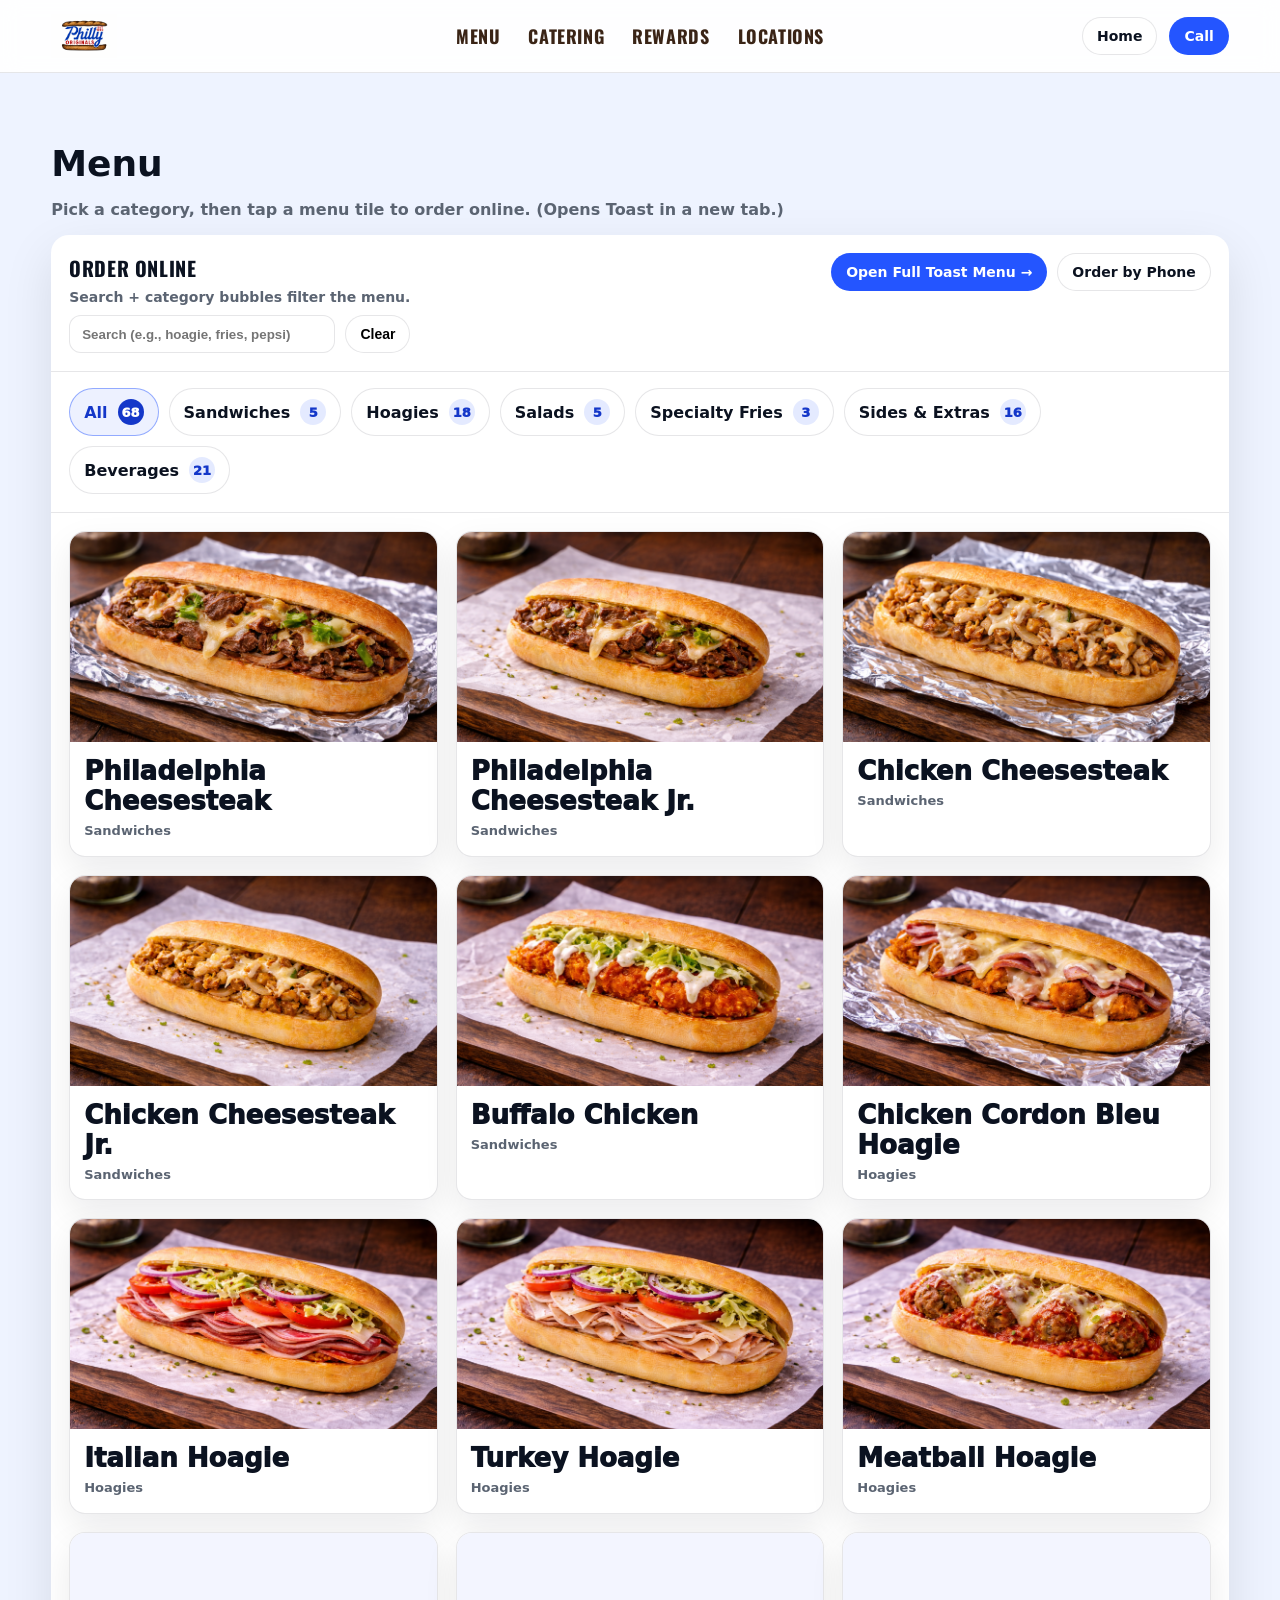
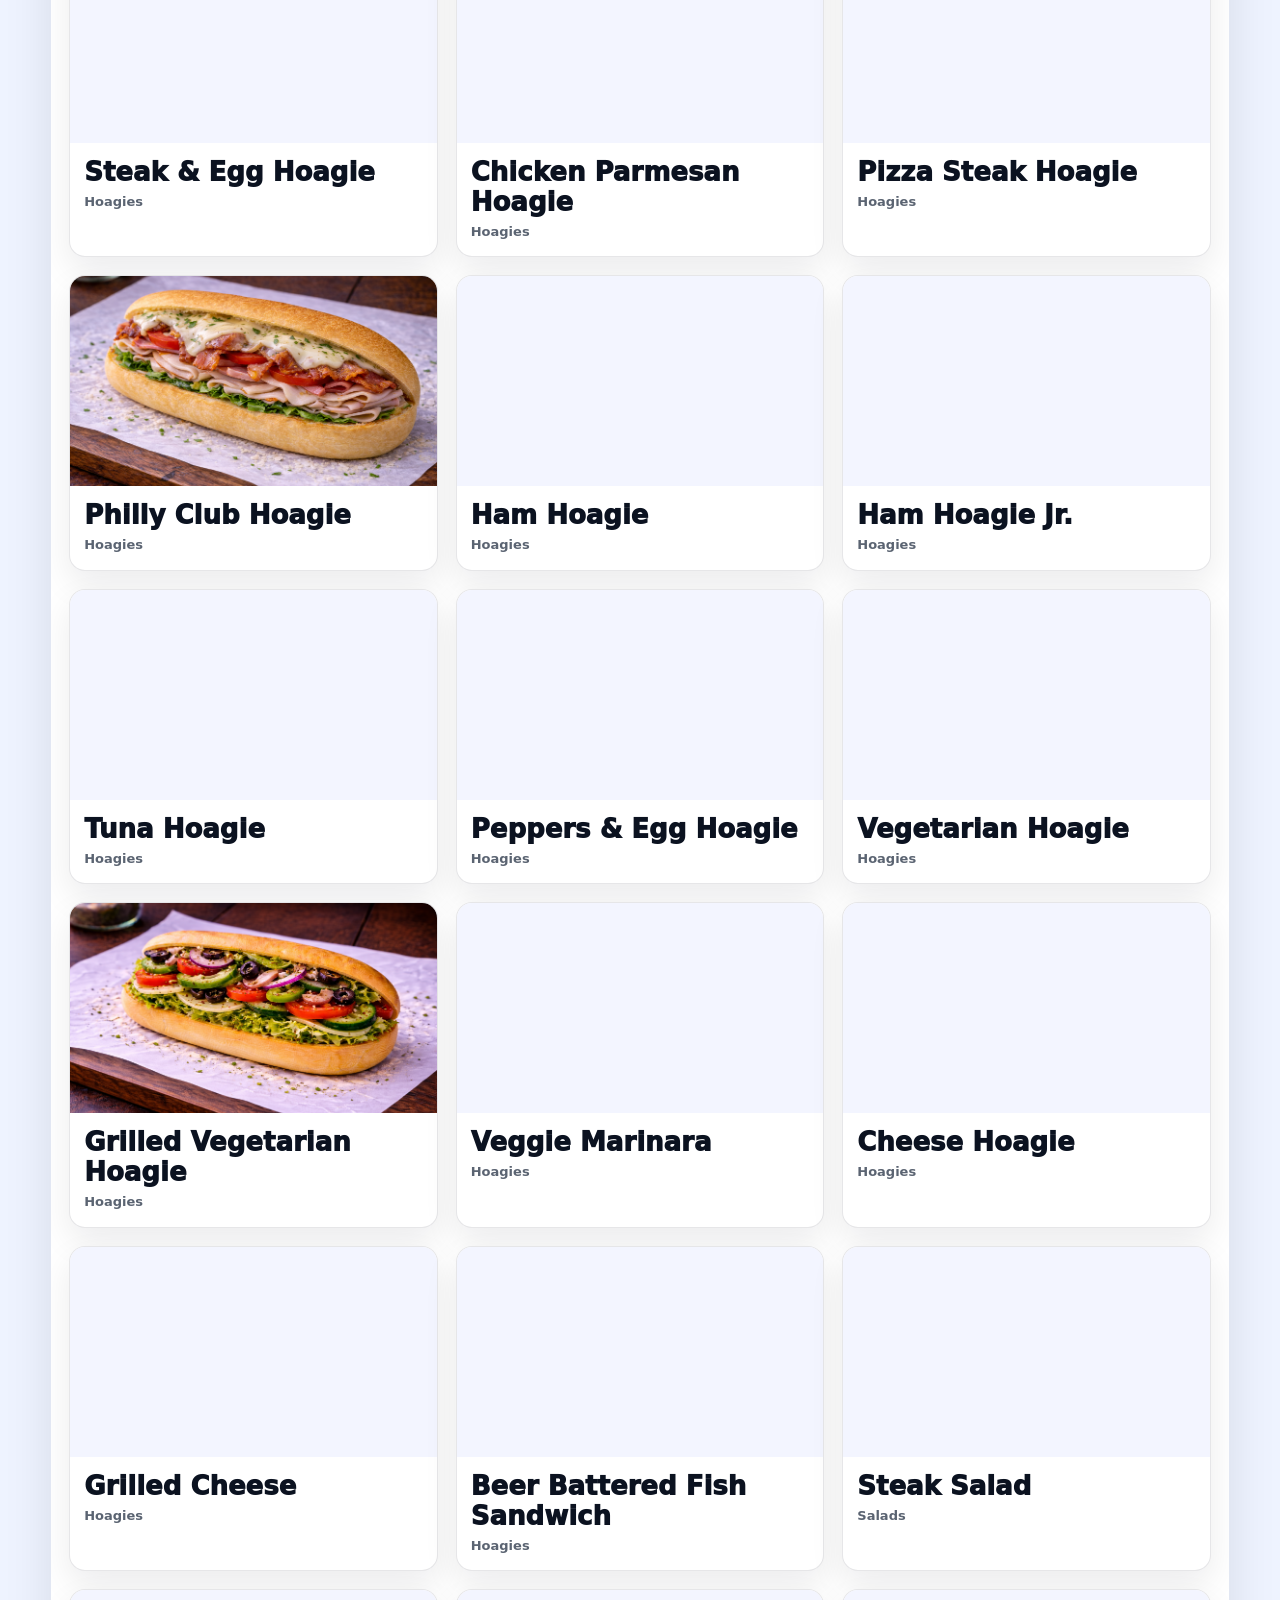
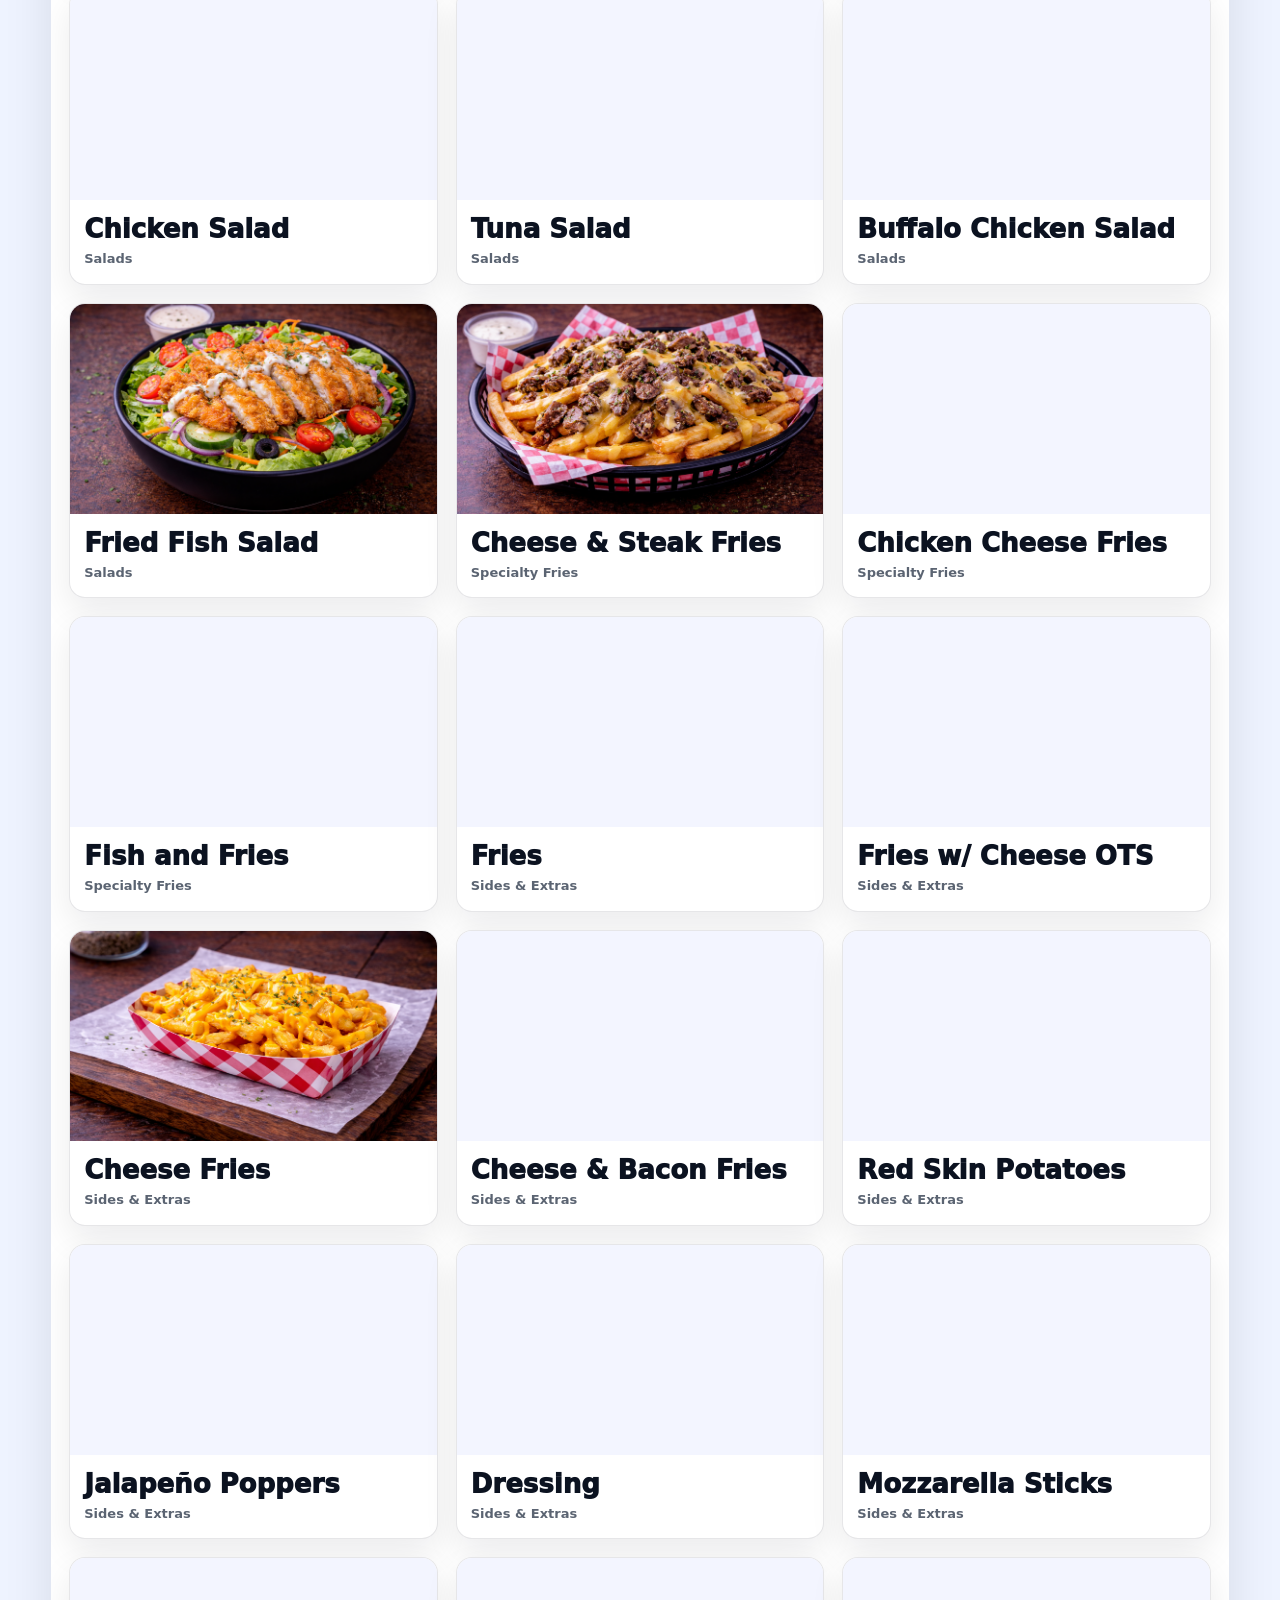
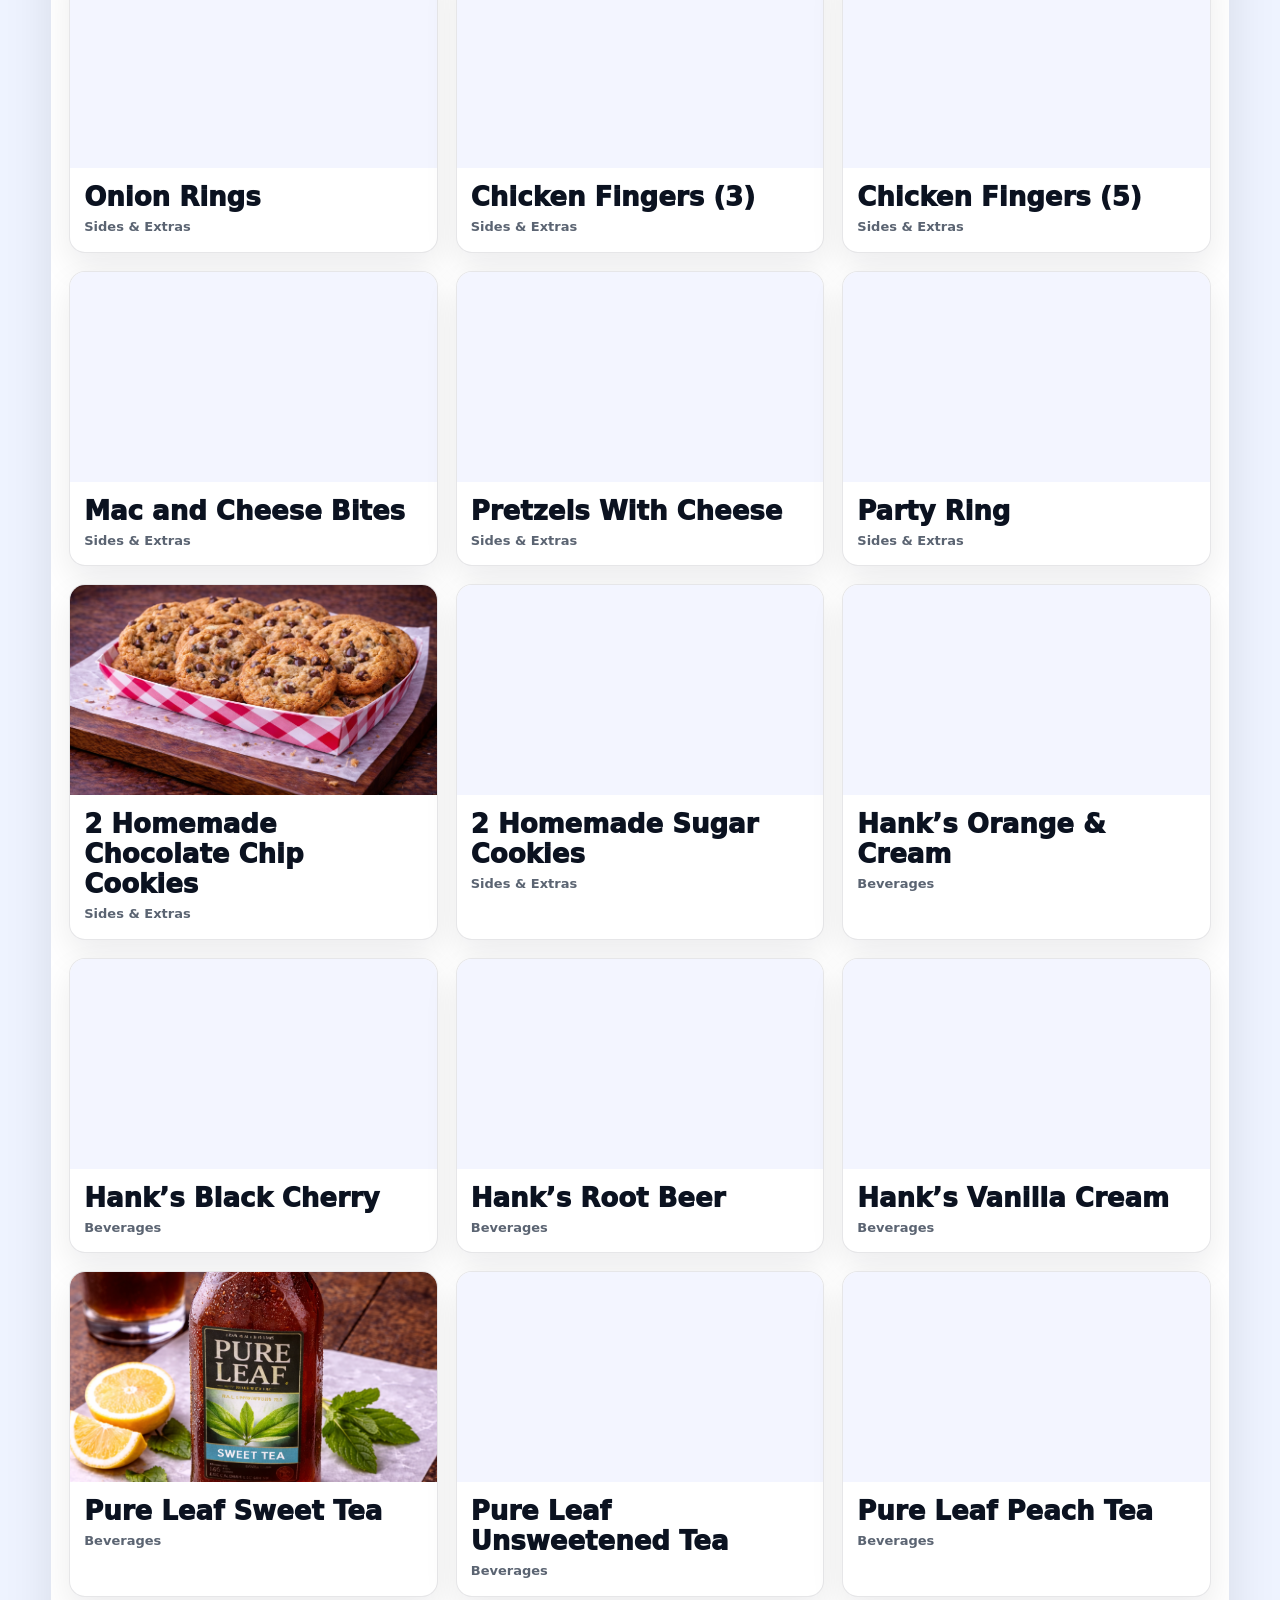
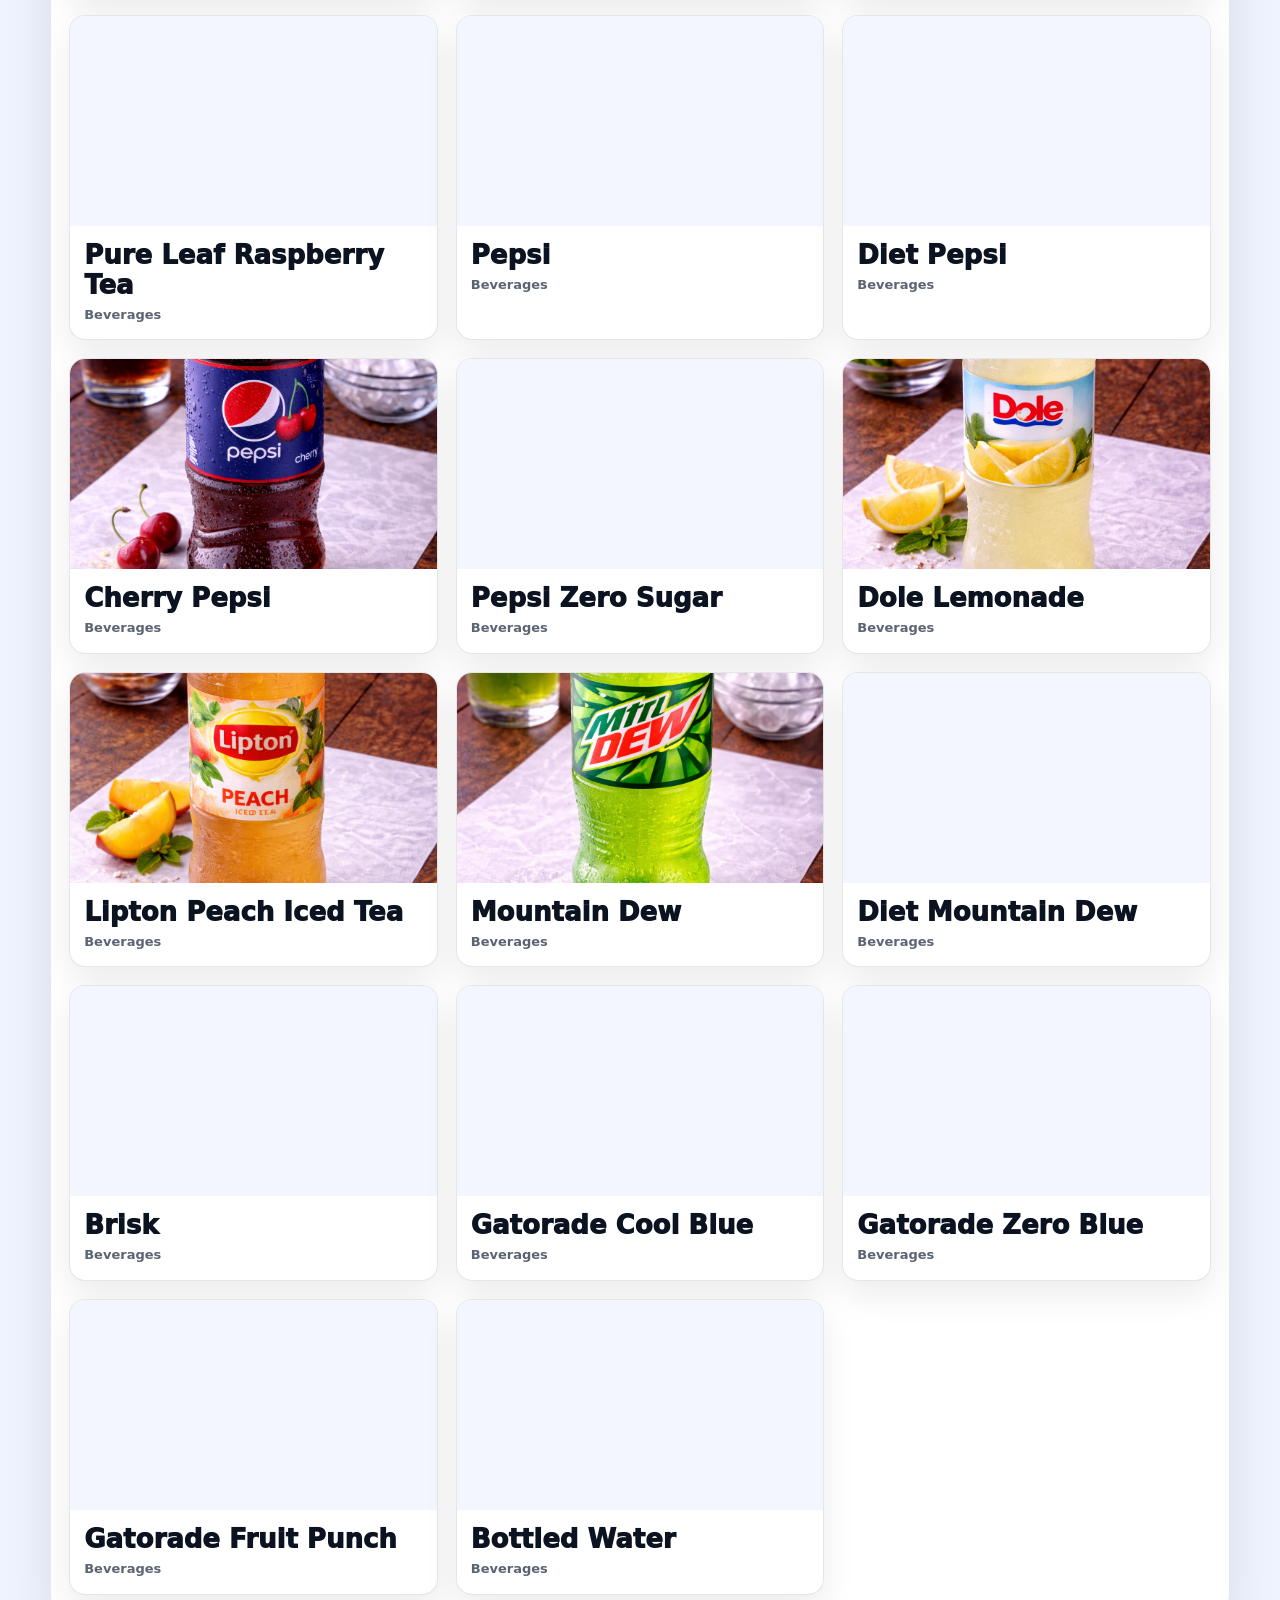
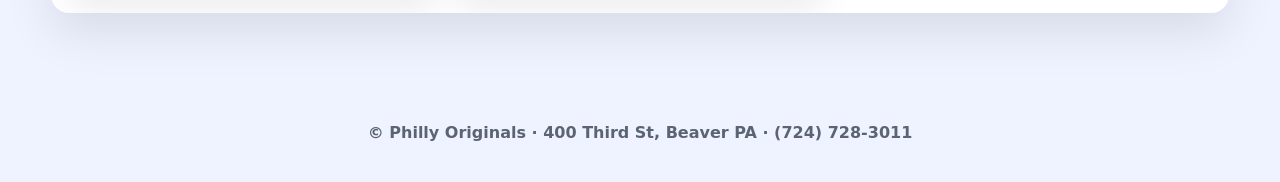
==== commit 496baafb: "Update index.html" ====
--- a/index.html
+++ b/index.html
@@ -3,8 +3,8 @@
 <head>
 <meta charset="utf-8"/>
 <meta name="viewport" content="width=device-width, initial-scale=1"/>
-<title>Philly Originals | Beaver, PA</title>
-<meta name="description" content="Philly Originals — Hoagies, cheesesteaks, salads, fries & more. Beaver, PA."/>
+<title>Menu | Philly Originals</title>
+<meta name="description" content="Philly Originals — Browse the menu by category and order online."/>
 
 <link href="https://fonts.googleapis.com/css2?family=Oswald:wght@600;700&display=swap" rel="stylesheet">
 
@@ -50,7 +50,7 @@
   padding:14px 0;
 }
 .brand{display:flex;align-items:center;gap:12px;min-width:220px;}
-.logo{height:44px;display:block}
+.logo{height:44px;width:auto;display:block;object-fit:contain}
 
 .nav{display:flex;align-items:center;gap:28px;}
 .nav a{
@@ -86,102 +86,8 @@
 .pill.primary:hover{background:var(--blue2)}
 .pill:hover{transform:translateY(-1px)}
 
-/* HERO (old hero styles kept, but not used by slideshow now) */
-.hero{position:relative;height:65vh;min-height:420px;}
-.hero img{width:100%;height:100%;object-fit:cover;object-position:center;display:block;}
-.hero::after{
-  content:"";
-  position:absolute;inset:0;
-  background:linear-gradient(rgba(0,0,0,.25),rgba(0,0,0,.45));
-}
-.hero h1{
-  position:absolute;inset:0;
-  display:flex;align-items:center;justify-content:center;
-  font-family:Oswald, system-ui, sans-serif;
-  font-size:clamp(48px,6vw,96px);
-  color:var(--blue);
-  z-index:2;
-  text-shadow:0 10px 40px rgba(0,0,0,.45);
-  transform:translateY(-10%);
-}
-
-/* ✅ HERO SLIDESHOW (NEW) */
-.hero-slider{
-  position:relative;
-  height:70vh;
-  min-height:420px;
-  overflow:hidden;
-  background:#0b1220;
-}
-.slide{
-  position:absolute;
-  inset:0;
-  background-size:cover;
-  background-position:center;
-  opacity:0;
-  transition:opacity .8s ease;
-  transform:translateZ(0);
-}
-.slide::after{
-  content:"";
-  position:absolute;
-  inset:0;
-  background:linear-gradient(rgba(0,0,0,.25), rgba(0,0,0,.55));
-}
-.slide.active{opacity:1;z-index:1;}
-
-.hero-content{
-  position:relative;
-  z-index:2;
-  height:100%;
-  display:flex;
-  flex-direction:column;
-  justify-content:center;
-  align-items:center;
-  text-align:center;
-  color:#fff;
-  padding:24px;
-}
-.hero-content h1{
-  font-family:Oswald, system-ui, sans-serif;
-  font-size:clamp(42px, 6vw, 90px);
-  margin:0 0 12px;
-  letter-spacing:.6px;
-  text-transform:uppercase;
-  text-shadow:0 12px 40px rgba(0,0,0,.55);
-}
-.hero-content p{
-  font-size:18px;
-  font-weight:800;
-  max-width:560px;
-  margin:0 0 22px;
-  color:rgba(255,255,255,.92);
-  text-shadow:0 10px 30px rgba(0,0,0,.45);
-}
-.hero-content .pill.primary{
-  font-size:15px;
-  padding:12px 18px;
-}
-
-/* optional: little dots (no JS needed besides below) */
-.hero-dots{
-  position:absolute;
-  left:50%;
-  bottom:14px;
-  transform:translateX(-50%);
-  display:flex;
-  gap:8px;
-  z-index:5;
-}
-.hero-dot{
-  width:10px;height:10px;border-radius:999px;
-  background:rgba(255,255,255,.45);
-  border:1px solid rgba(255,255,255,.35);
-}
-.hero-dot.active{background:#fff;}
-
 /* SECTION */
-section{padding:80px 0}
+section{padding:70px 0}
 .h2{font-size:36px;font-weight:900;margin:0 0 10px}
 .sub{color:var(--muted);font-weight:600}
 
@@ -240,7 +146,6 @@
 /* CATEGORY BUBBLES */
 .pills-area{padding:16px 18px 18px;border-bottom:1px solid var(--line);}
 .pills-row{display:flex;gap:10px;flex-wrap:wrap;margin-bottom:0;}
-
 .chip{
   display:inline-flex;align-items:center;gap:10px;
   padding:10px 14px;border-radius:999px;border:1px solid var(--line);
@@ -320,7 +225,6 @@
   .right{min-width:auto}
   .tiles-grid{grid-template-columns:1fr}
   .tile .label{font-size:24px}
-  .hero-content p{font-size:16px}
 }
 </style>
 </head>
@@ -331,64 +235,22 @@
   <div class="wrap top">
     <a class="brand" href="index.html" aria-label="Philly Originals Home">
       <img src="assets/logo.png" class="logo" alt="Philly Originals"
-           onerror="this.src='data:image/svg+xml;utf8,<svg xmlns=%22http://www.w3.org/2000/svg%22 width=%22160%22 height=%2244%22><rect width=%22100%25%22 height=%22100%25%22 fill=%22%23ffffff%22/><text x=%2250%25%22 y=%2258%25%22 text-anchor=%22middle%22 font-family=%22Arial%22 font-size=%2216%22 fill=%22%230b1220%22>Philly Originals</text></svg>';">
+           onerror="this.src='data:image/svg+xml;utf8,<svg xmlns=%22http://www.w3.org/2000/svg%22 width=%22160%22 height=%2244%22><rect width=%22100%25%22 height=%22100%25%22 fill=%22%23ffffff%22/><text x=%2250%25%22 y=%2258%25%22 text-anchor=%22middle%22 font-family=%22Arial%22 font-size=%2216%22 fill=%22%230b1220%22>Philly Originals</text></svg>';"/>
     </a>
 
     <nav class="nav" aria-label="Primary">
-      <a href="https://order.toasttab.com/online/philly-originals-ambridge-1507-duss-avenue" target="_blank" rel="noopener">Menu</a>
+      <a href="menu.html?cat=all">Menu</a>
       <a href="catering.html">Catering</a>
       <a href="rewards.html">Rewards</a>
       <a href="locations.html">Locations</a>
     </nav>
 
     <div class="right">
-      <a class="pill" href="locations.html">Directions</a>
+      <a class="pill" href="index.html">Home</a>
       <a class="pill primary" href="tel:+17247283011">Call</a>
     </div>
   </div>
 </header>
-
-<!-- ✅ HERO SLIDESHOW (NEW) -->
-<div class="hero-slider" aria-label="Featured items">
-  <div class="slide active" style="background-image:url('assets/01-sandwich-philadelphia-cheesesteak.png')">
-    <div class="hero-content">
-      <h1>LEGENDARY CHEESESTEAKS</h1>
-      <p>Fresh-cut steak. Melted cheese. No shortcuts.</p>
-      <a href="#menu" class="pill primary">Order Now</a>
-    </div>
-  </div>
-
-  <div class="slide" style="background-image:url('assets/07-hoagie-italian.png')">
-    <div class="hero-content">
-      <h1>STACKED HOAGIES</h1>
-      <p>Classic, loaded, and made to order.</p>
-      <a href="#menu" class="pill primary">View Menu</a>
-    </div>
-  </div>
-
-  <div class="slide" style="background-image:url('assets/34-side-cheese-fries.png')">
-    <div class="hero-content">
-      <h1>SIDES THAT HIT</h1>
-      <p>Don’t skip the fries.</p>
-      <a href="#menu" class="pill primary">Add a Side</a>
-    </div>
-  </div>
-
-  <div class="slide" style="background-image:url('assets/58-drink-cherry-pepsi.png')">
-    <div class="hero-content">
-      <h1>ICE-COLD DRINKS</h1>
-      <p>Cherry Pepsi — a classic.</p>
-      <a href="#menu" class="pill primary">Grab One</a>
-    </div>
-  </div>
-
-  <div class="hero-dots" aria-hidden="true">
-    <span class="hero-dot active"></span>
-    <span class="hero-dot"></span>
-    <span class="hero-dot"></span>
-    <span class="hero-dot"></span>
-  </div>
-</div>
 
 <section id="menu">
   <div class="wrap">
@@ -432,14 +294,6 @@
 </footer>
 
 <script>
-/**
- * Improvements:
- * - ✅ "Show All" chip
- * - ✅ Search filter across current category OR all categories
- * - ✅ Lazy-load images
- * - ✅ No broken image icons: onerror fallback to placeholder svg
- */
-
 const PLACEHOLDER = "data:image/svg+xml;utf8," + encodeURIComponent(`
 <svg xmlns="http://www.w3.org/2000/svg" width="1200" height="700">
   <defs>
@@ -548,25 +402,19 @@
       { name: "Hank’s Black Cherry", url: "https://order.toasttab.com/online/philly-originals-ambridge-1507-duss-avenue/item-hanks-black-cherry_10ecaed3-97c1-47e5-b66c-f2cb1e949b68", img: "assets/49-drink-hanks-black-cherry.png" },
       { name: "Hank’s Root Beer", url: "https://order.toasttab.com/online/philly-originals-ambridge-1507-duss-avenue/item-hanks-rootbeer_0cce0349-7666-42ff-8007-3a0c52535c22", img: "assets/50-drink-hanks-root-beer.png" },
       { name: "Hank’s Vanilla Cream", url: "https://order.toasttab.com/online/philly-originals-ambridge-1507-duss-avenue/item-hanks-vanilla-cream_4d46ffc8-2b73-47bb-a81b-c13e2329adf0", img: "assets/51-drink-hanks-vanilla-cream.png" },
-
       { name: "Pure Leaf Sweet Tea", url: "https://order.toasttab.com/online/philly-originals-ambridge-1507-duss-avenue/item-pure-leaf-sweet-tea_5e735fb4-2644-4455-9015-32a46f9c3219", img: "assets/52-drink-pure-leaf-sweet-tea.png" },
       { name: "Pure Leaf Unsweetened Tea", url: "https://order.toasttab.com/online/philly-originals-ambridge-1507-duss-avenue/item-pure-leaf-unsweetened_b46de2f9-3131-4756-a3c6-2435971f8fe4", img: "assets/53-drink-pure-leaf-unsweetened-tea.png" },
       { name: "Pure Leaf Peach Tea", url: "https://order.toasttab.com/online/philly-originals-ambridge-1507-duss-avenue/item-pure-leaf-peach_083b5265-099e-4e35-ac6b-4e1db489142e", img: "assets/54-drink-pure-leaf-peach-tea.png" },
       { name: "Pure Leaf Raspberry Tea", url: "https://order.toasttab.com/online/philly-originals-ambridge-1507-duss-avenue/item-pure-leaf-raspberry_54a04db6-2aba-459c-adbf-715f0ddf945c", img: "assets/55-drink-pure-leaf-raspberry-tea.png" },
-
       { name: "Pepsi", url: "https://order.toasttab.com/online/philly-originals-ambridge-1507-duss-avenue/item-pepsi_9b34964b-1e31-4e0c-a47a-f240d327ba37", img: "assets/56-drink-pepsi.png" },
       { name: "Diet Pepsi", url: "https://order.toasttab.com/online/philly-originals-ambridge-1507-duss-avenue/item-diet-pepsi_8d661fdf-7494-4fa8-92fc-bbf7e29790f9", img: "assets/57-drink-diet-pepsi.png" },
       { name: "Cherry Pepsi", url: "https://order.toasttab.com/online/philly-originals-ambridge-1507-duss-avenue/item-cherry-pepsi_3228848e-811a-4f1b-be93-08a0806e8129", img: "assets/58-drink-cherry-pepsi.png" },
       { name: "Pepsi Zero Sugar", url: "https://order.toasttab.com/online/philly-originals-ambridge-1507-duss-avenue/item-pepsi-zero-sugar_0a256a0b-ccdf-4e6d-ae7a-885836ecb668", img: "assets/59-drink-pepsi-zero-sugar.png" },
-
       { name: "Dole Lemonade", url: "https://order.toasttab.com/online/philly-originals-ambridge-1507-duss-avenue/item-dole-lemonade_e0b240b1-4a8e-4551-b22d-e6c1c98f5df5", img: "assets/60-drink-dole-lemonade.png" },
       { name: "Lipton Peach Iced Tea", url: "https://order.toasttab.com/online/philly-originals-ambridge-1507-duss-avenue/item-lipton-peach-iced-tea_b022cc52-c642-40d3-82cc-270d1e5f10b5", img: "assets/61-drink-lipton-peach-iced-tea.png" },
-
       { name: "Mountain Dew", url: "https://order.toasttab.com/online/philly-originals-ambridge-1507-duss-avenue/item-mt-dew_1d0fc1dc-a060-4a37-af97-0aa82b1a04b1", img: "assets/62-drink-mountain-dew.png" },
       { name: "Diet Mountain Dew", url: "https://order.toasttab.com/online/philly-originals-ambridge-1507-duss-avenue/item-diet-mt-dew_53e025cf-9747-4a87-9013-383ad1db32da", img: "assets/63-drink-diet-mountain-dew.png" },
-
       { name: "Brisk", url: "https://order.toasttab.com/online/philly-originals-ambridge-1507-duss-avenue/item-brisk_888bd92a-39be-4040-9e49-60cb7943cb68", img: "assets/64-drink-brisk.png" },
-
       { name: "Gatorade Cool Blue", url: "https://order.toasttab.com/online/philly-originals-ambridge-1507-duss-avenue/item-gatorade-cool-blue_56f7da4c-75d8-4860-afd8-11e3117a46d1", img: "assets/65-drink-gatorade-cool-blue.png" },
       { name: "Gatorade Zero Blue", url: "https://order.toasttab.com/online/philly-originals-ambridge-1507-duss-avenue/item-gatorade-zero-blue_5a70d94e-1d87-42a3-afbc-fb9ec3a5d466", img: "assets/66-drink-gatorade-zero-blue.png" },
       { name: "Gatorade Fruit Punch", url: "https://order.toasttab.com/online/philly-originals-ambridge-1507-duss-avenue/item-gatorade-fruit-punch_1e63f138-a0aa-4256-9132-9502f0751fed", img: "assets/67-drink-gatorade-fruit-punch.png" },
@@ -607,7 +455,7 @@
   });
 
   renderItemTiles();
-  history.replaceState(null, "", `#menu-${id}`);
+  history.replaceState(null, "", `?cat=${encodeURIComponent(id)}#menu`);
 }
 
 function renderCategoryChips(){
@@ -665,47 +513,25 @@
   }).join("");
 }
 
-function initFromHash(){
-  const h = (location.hash || "").replace("#","").trim();
-  if(h.startsWith("menu-")){
-    const id = h.replace("menu-","");
-    if(id === "all" || MENU.some(c => c.id === id)) activeCategoryId = id;
+function initFromUrl(){
+  const params = new URLSearchParams(location.search);
+  const cat = (params.get("cat") || "").trim();
+  if(cat && (cat === "all" || MENU.some(c => c.id === cat))){
+    activeCategoryId = cat;
   }
 }
 
 els.searchInput.addEventListener("input", () => renderItemTiles());
-els.clearSearchBtn.addEventListener("click", () => { els.searchInput.value=""; renderItemTiles(); els.searchInput.focus(); });
-
-initFromHash();
+els.clearSearchBtn.addEventListener("click", () => {
+  els.searchInput.value="";
+  renderItemTiles();
+  els.searchInput.focus();
+});
+
+initFromUrl();
 renderCategoryChips();
 renderItemTiles();
 </script>
 
-<!-- ✅ HERO SLIDESHOW JS (NEW) -->
-<script>
-(function(){
-  const slides = document.querySelectorAll(".hero-slider .slide");
-  const dots = document.querySelectorAll(".hero-slider .hero-dot");
-  if(!slides.length) return;
-
-  let current = 0;
-  const INTERVAL_MS = 5000;
-
-  function setSlide(i){
-    slides[current].classList.remove("active");
-    if(dots[current]) dots[current].classList.remove("active");
-
-    current = i;
-
-    slides[current].classList.add("active");
-    if(dots[current]) dots[current].classList.add("active");
-  }
-
-  setInterval(() => {
-    setSlide((current + 1) % slides.length);
-  }, INTERVAL_MS);
-})();
-</script>
-
 </body>
 </html>
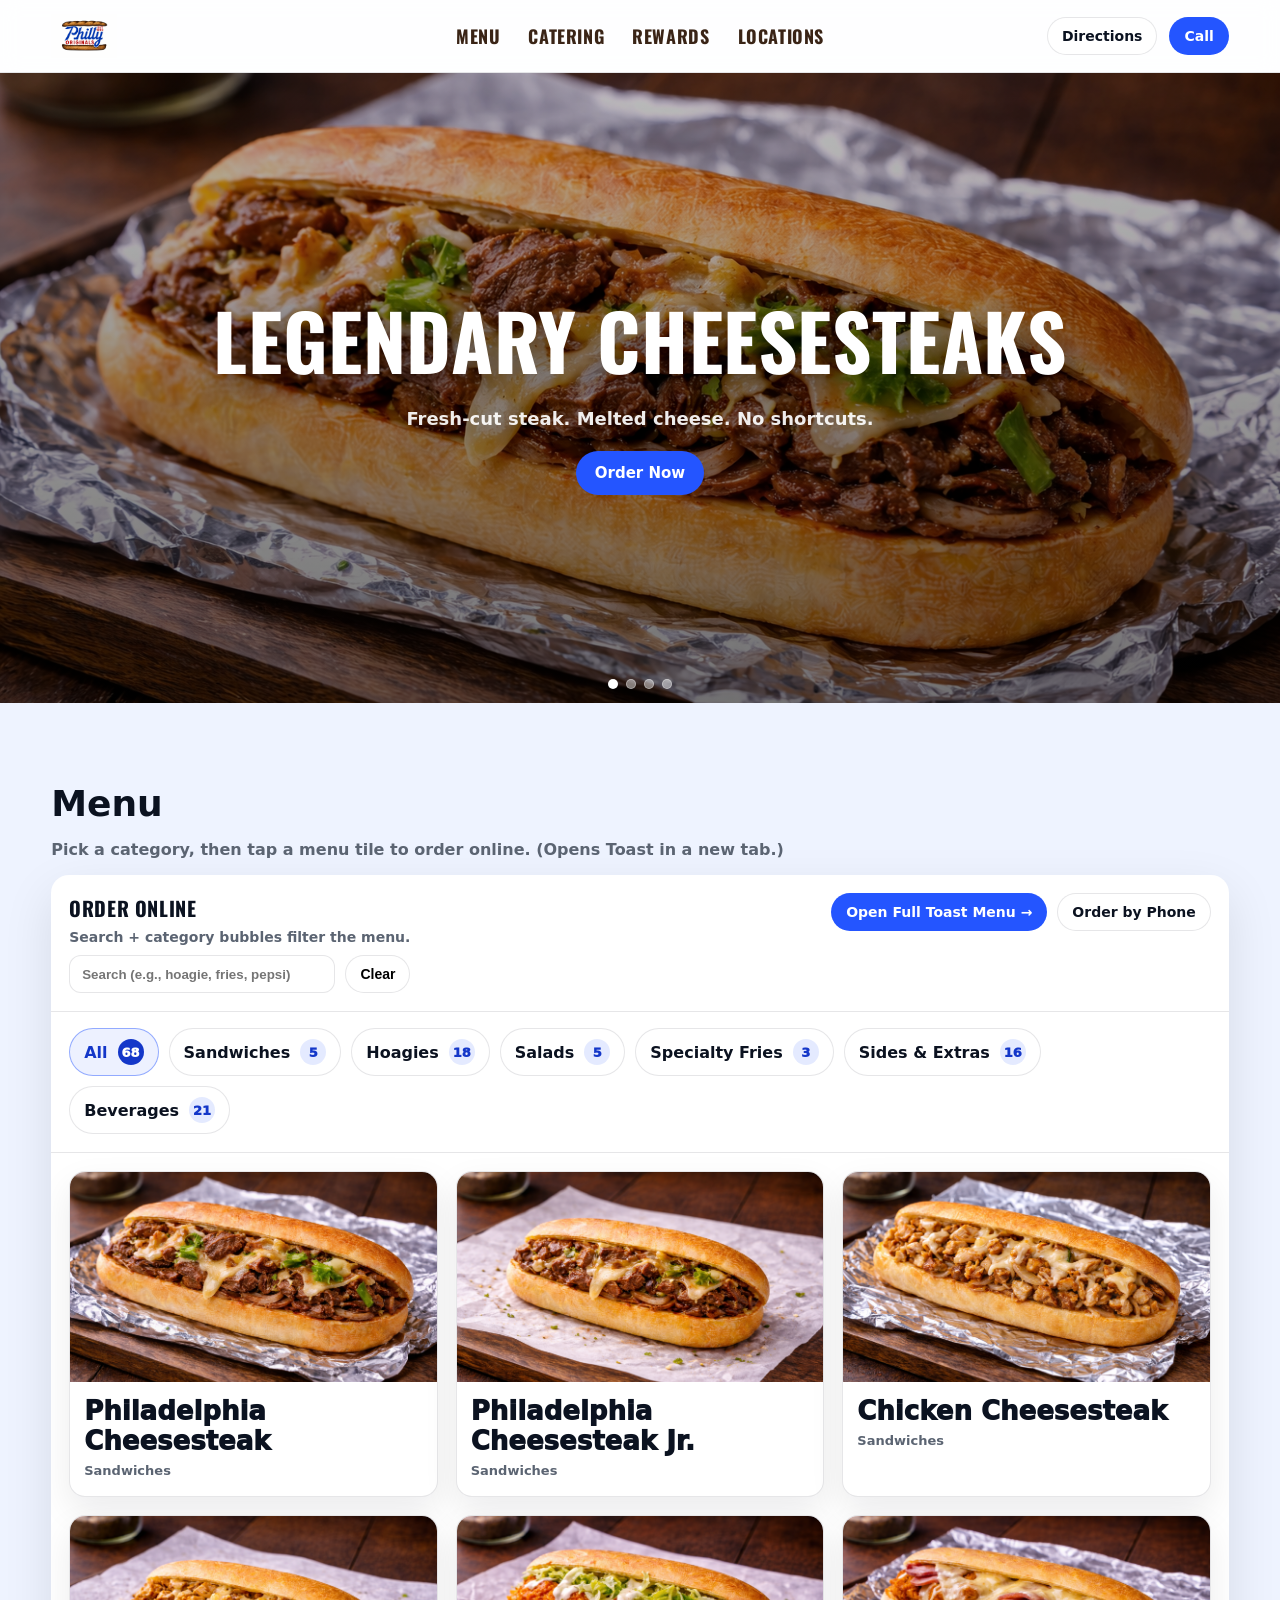
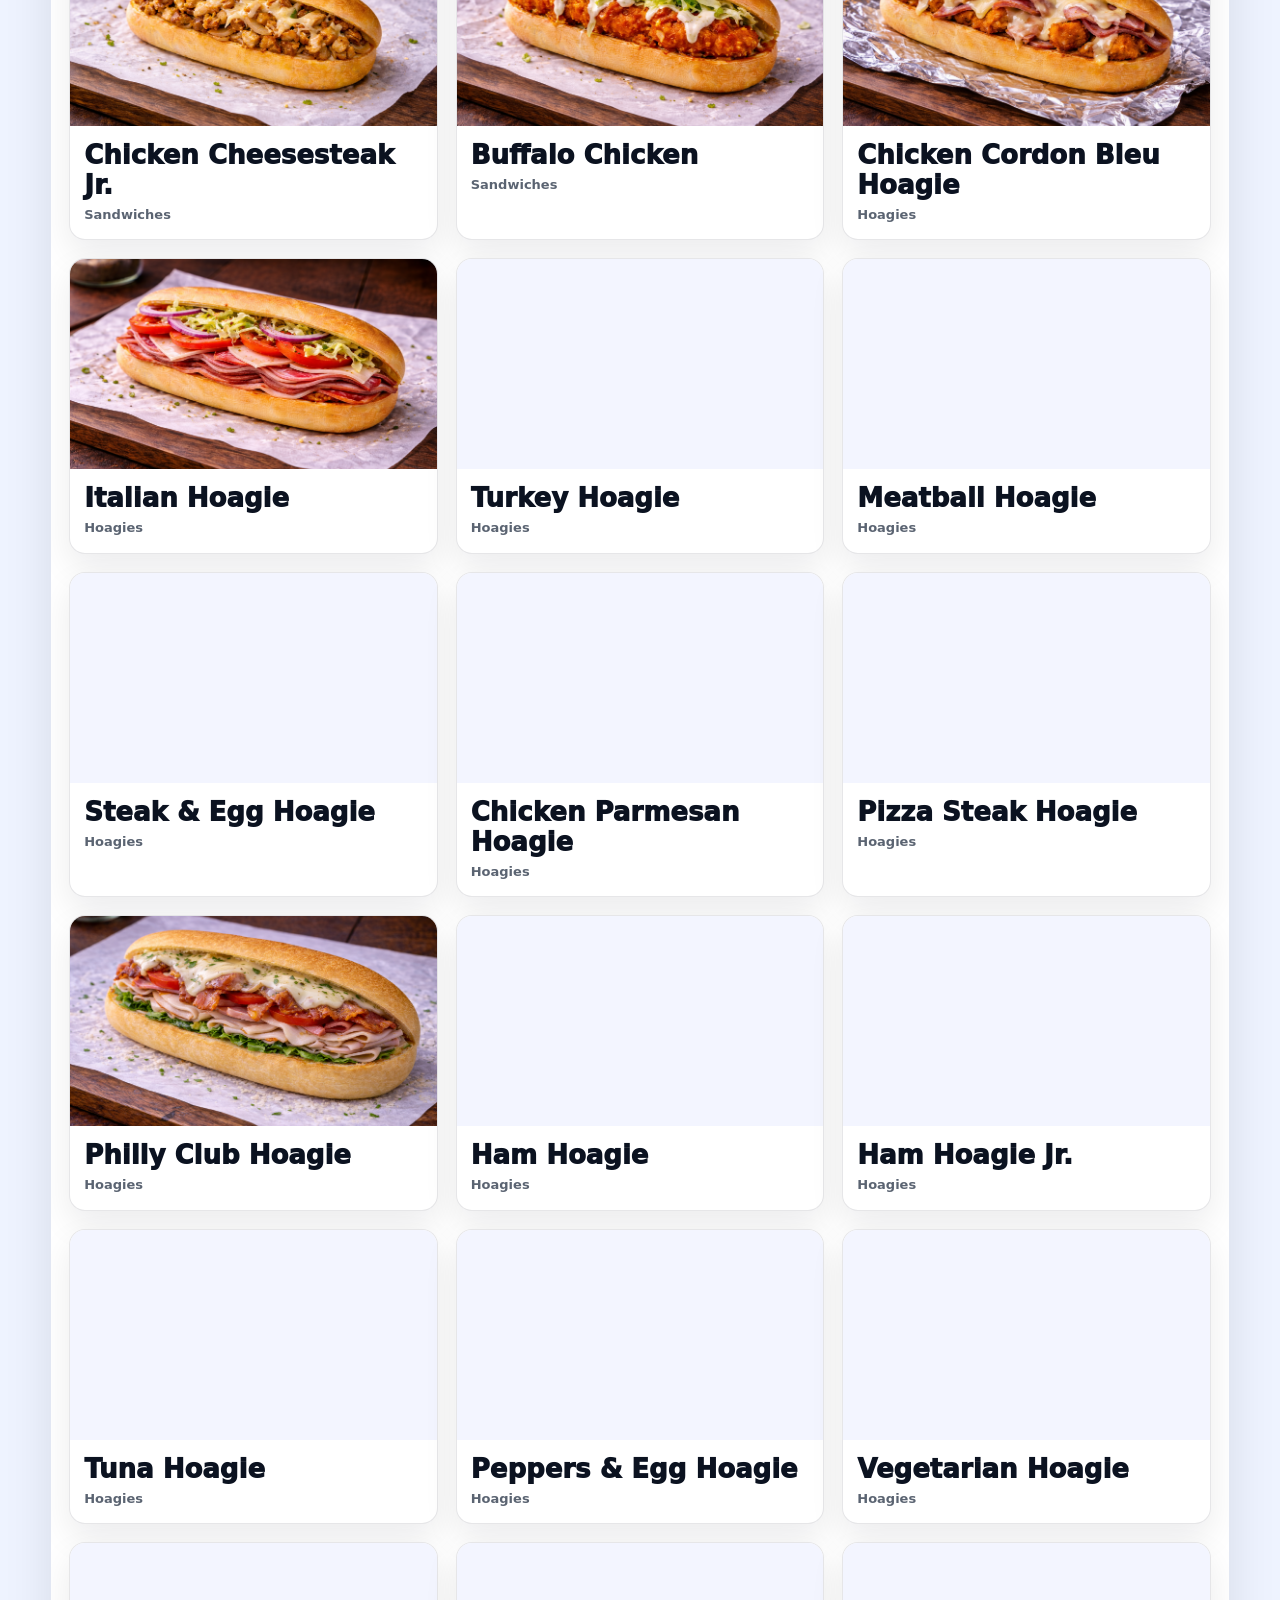
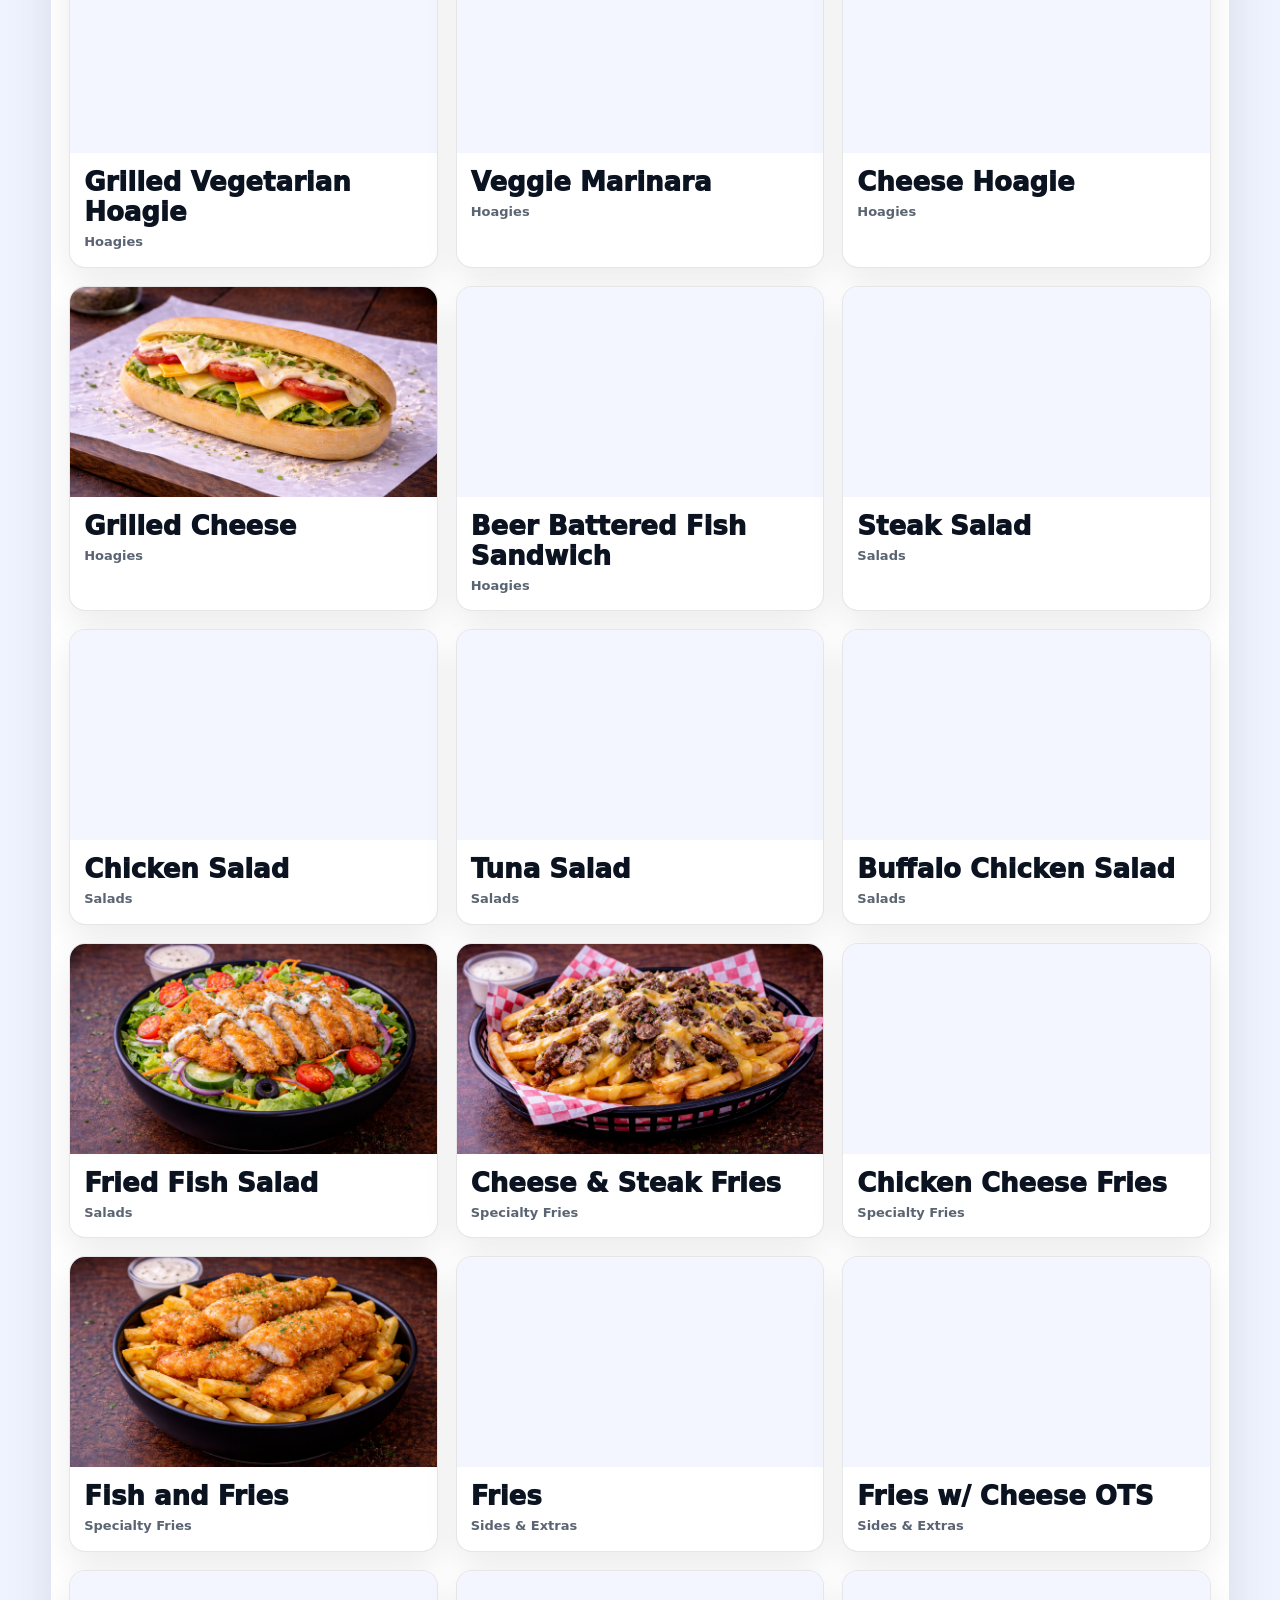
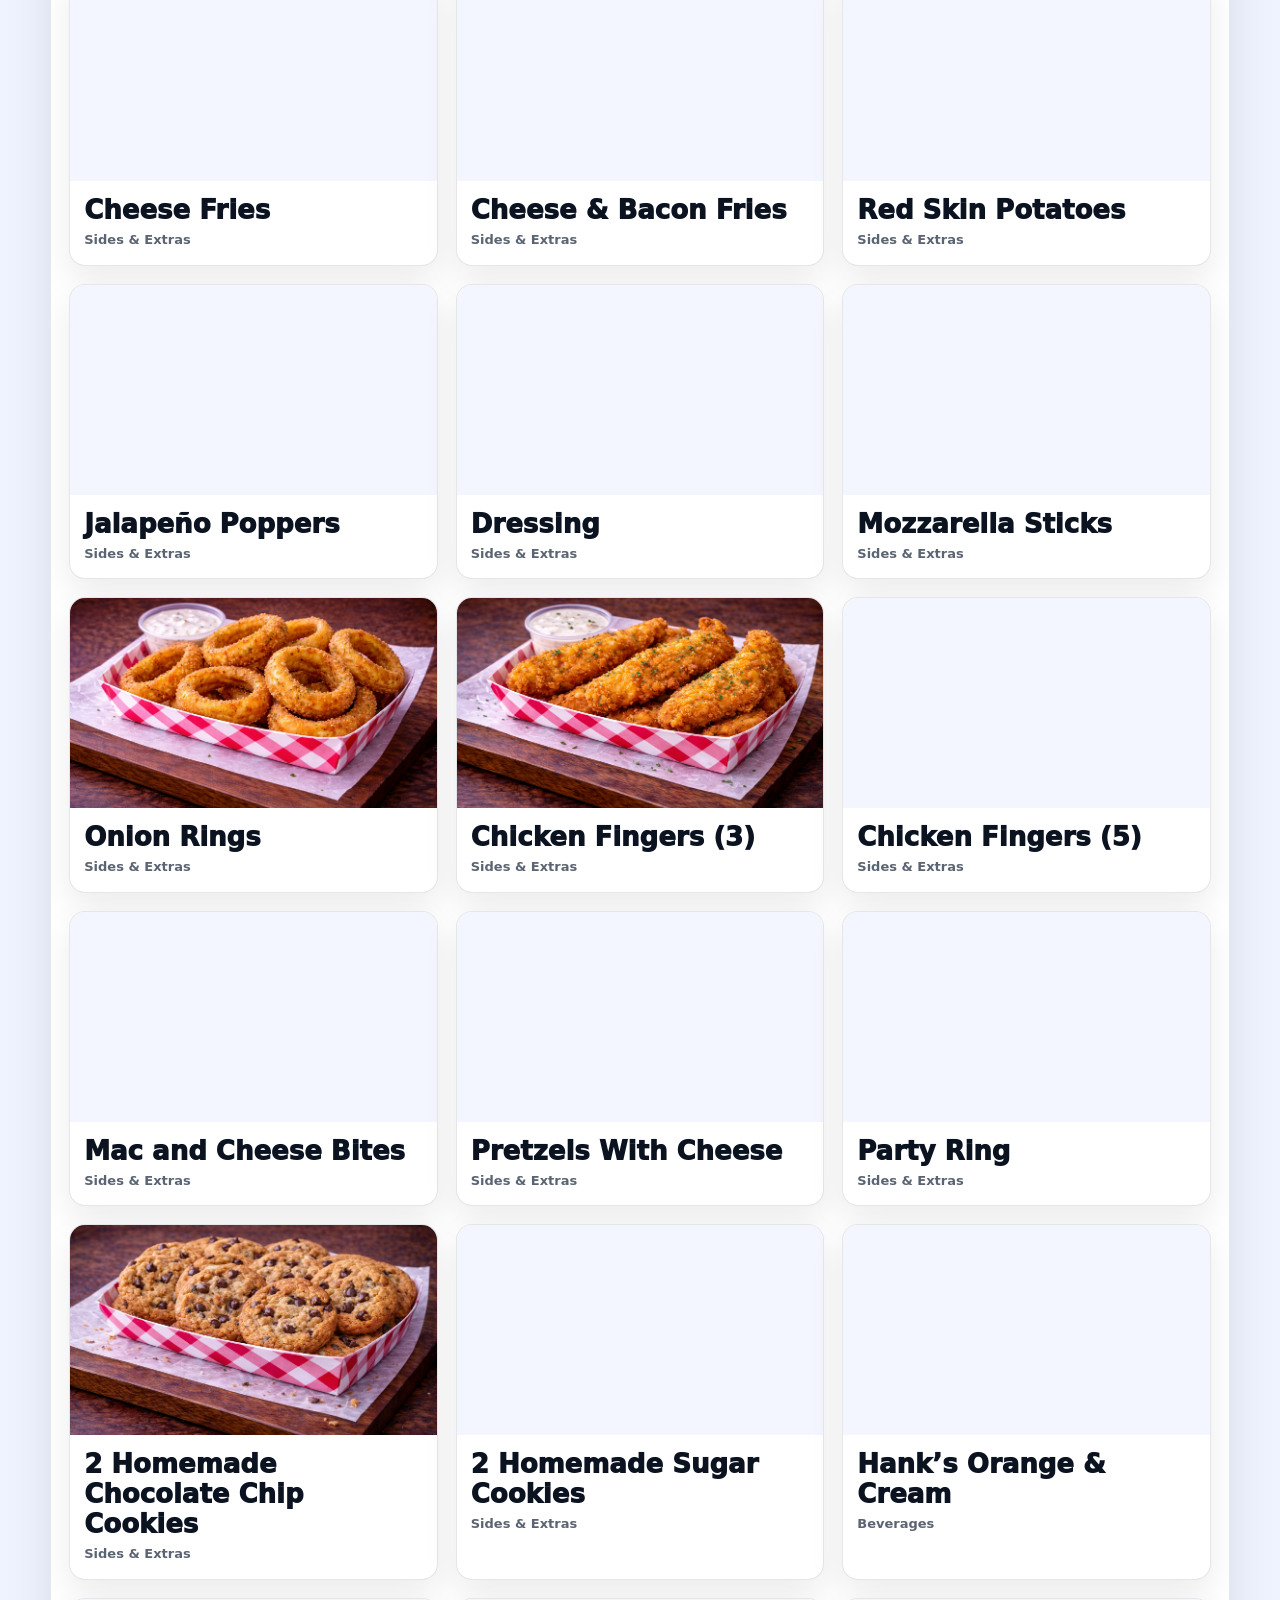
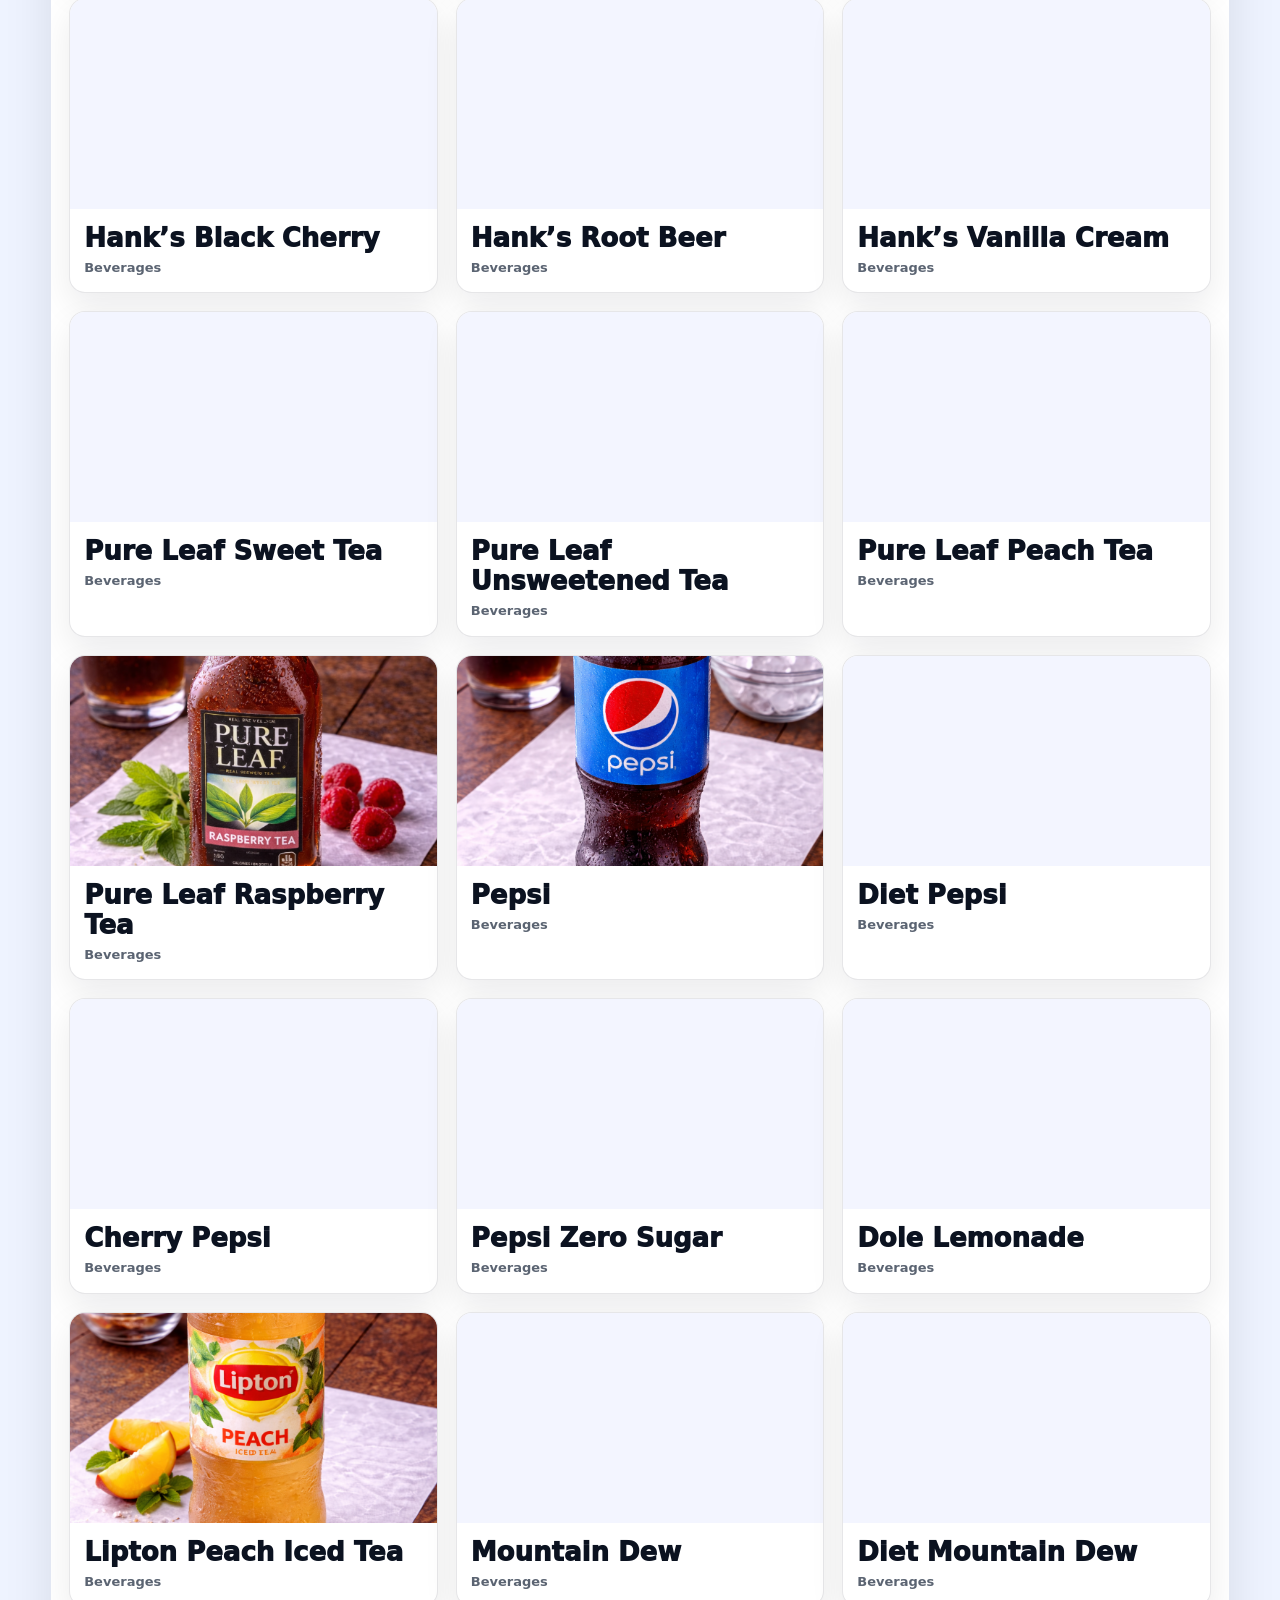
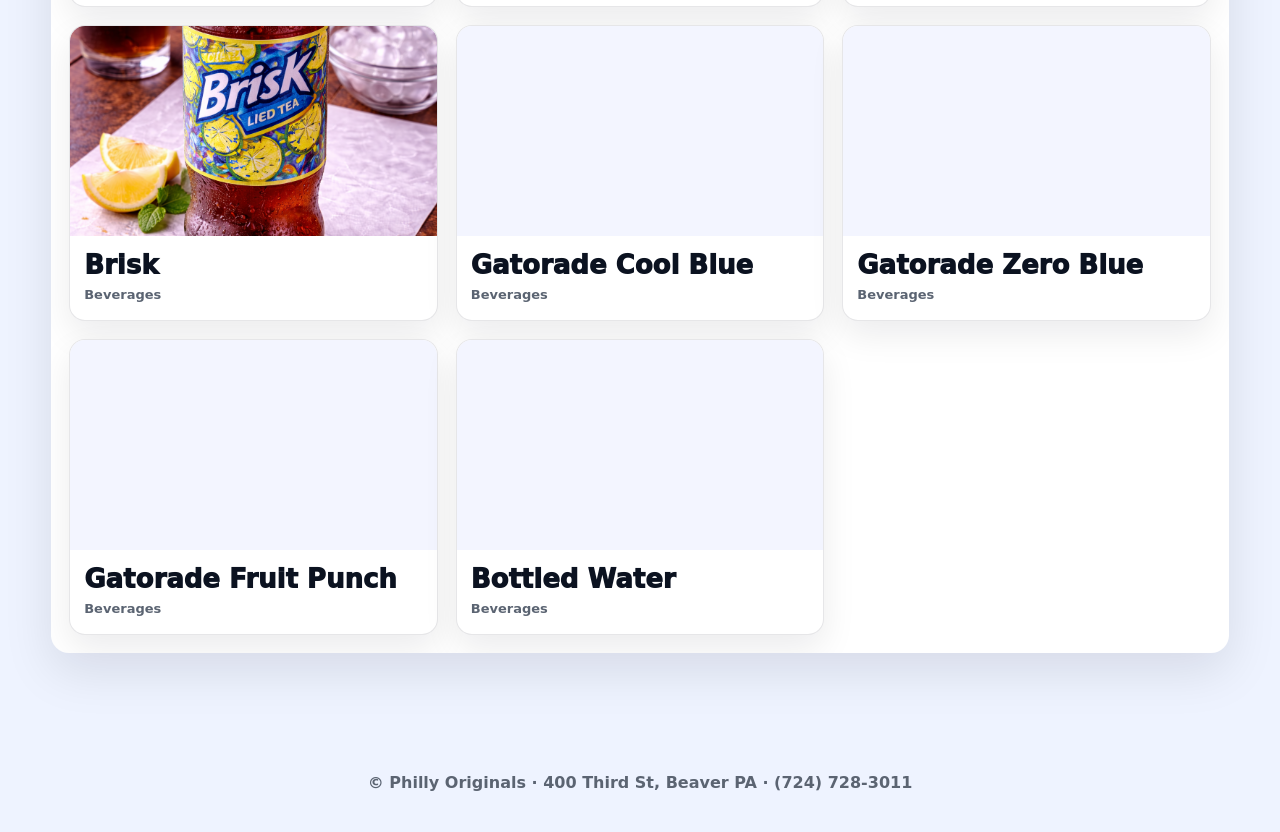
==== commit 14b0f959: "Update index.html" ====
--- a/index.html
+++ b/index.html
@@ -3,8 +3,8 @@
 <head>
 <meta charset="utf-8"/>
 <meta name="viewport" content="width=device-width, initial-scale=1"/>
-<title>Menu | Philly Originals</title>
-<meta name="description" content="Philly Originals — Browse the menu by category and order online."/>
+<title>Philly Originals | Beaver, PA</title>
+<meta name="description" content="Philly Originals — Hoagies, cheesesteaks, salads, fries & more. Beaver, PA."/>
 
 <link href="https://fonts.googleapis.com/css2?family=Oswald:wght@600;700&display=swap" rel="stylesheet">
 
@@ -50,7 +50,7 @@
   padding:14px 0;
 }
 .brand{display:flex;align-items:center;gap:12px;min-width:220px;}
-.logo{height:44px;width:auto;display:block;object-fit:contain}
+.logo{height:44px;display:block}
 
 .nav{display:flex;align-items:center;gap:28px;}
 .nav a{
@@ -86,8 +86,102 @@
 .pill.primary:hover{background:var(--blue2)}
 .pill:hover{transform:translateY(-1px)}
 
+/* HERO (old hero styles kept, but not used by slideshow now) */
+.hero{position:relative;height:65vh;min-height:420px;}
+.hero img{width:100%;height:100%;object-fit:cover;object-position:center;display:block;}
+.hero::after{
+  content:"";
+  position:absolute;inset:0;
+  background:linear-gradient(rgba(0,0,0,.25),rgba(0,0,0,.45));
+}
+.hero h1{
+  position:absolute;inset:0;
+  display:flex;align-items:center;justify-content:center;
+  font-family:Oswald, system-ui, sans-serif;
+  font-size:clamp(48px,6vw,96px);
+  color:var(--blue);
+  z-index:2;
+  text-shadow:0 10px 40px rgba(0,0,0,.45);
+  transform:translateY(-10%);
+}
+
+/* ✅ HERO SLIDESHOW (NEW) */
+.hero-slider{
+  position:relative;
+  height:70vh;
+  min-height:420px;
+  overflow:hidden;
+  background:#0b1220;
+}
+.slide{
+  position:absolute;
+  inset:0;
+  background-size:cover;
+  background-position:center;
+  opacity:0;
+  transition:opacity .8s ease;
+  transform:translateZ(0);
+}
+.slide::after{
+  content:"";
+  position:absolute;
+  inset:0;
+  background:linear-gradient(rgba(0,0,0,.25), rgba(0,0,0,.55));
+}
+.slide.active{opacity:1;z-index:1;}
+
+.hero-content{
+  position:relative;
+  z-index:2;
+  height:100%;
+  display:flex;
+  flex-direction:column;
+  justify-content:center;
+  align-items:center;
+  text-align:center;
+  color:#fff;
+  padding:24px;
+}
+.hero-content h1{
+  font-family:Oswald, system-ui, sans-serif;
+  font-size:clamp(42px, 6vw, 90px);
+  margin:0 0 12px;
+  letter-spacing:.6px;
+  text-transform:uppercase;
+  text-shadow:0 12px 40px rgba(0,0,0,.55);
+}
+.hero-content p{
+  font-size:18px;
+  font-weight:800;
+  max-width:560px;
+  margin:0 0 22px;
+  color:rgba(255,255,255,.92);
+  text-shadow:0 10px 30px rgba(0,0,0,.45);
+}
+.hero-content .pill.primary{
+  font-size:15px;
+  padding:12px 18px;
+}
+
+/* optional: little dots (no JS needed besides below) */
+.hero-dots{
+  position:absolute;
+  left:50%;
+  bottom:14px;
+  transform:translateX(-50%);
+  display:flex;
+  gap:8px;
+  z-index:5;
+}
+.hero-dot{
+  width:10px;height:10px;border-radius:999px;
+  background:rgba(255,255,255,.45);
+  border:1px solid rgba(255,255,255,.35);
+}
+.hero-dot.active{background:#fff;}
+
 /* SECTION */
-section{padding:70px 0}
+section{padding:80px 0}
 .h2{font-size:36px;font-weight:900;margin:0 0 10px}
 .sub{color:var(--muted);font-weight:600}
 
@@ -146,6 +240,7 @@
 /* CATEGORY BUBBLES */
 .pills-area{padding:16px 18px 18px;border-bottom:1px solid var(--line);}
 .pills-row{display:flex;gap:10px;flex-wrap:wrap;margin-bottom:0;}
+
 .chip{
   display:inline-flex;align-items:center;gap:10px;
   padding:10px 14px;border-radius:999px;border:1px solid var(--line);
@@ -225,6 +320,7 @@
   .right{min-width:auto}
   .tiles-grid{grid-template-columns:1fr}
   .tile .label{font-size:24px}
+  .hero-content p{font-size:16px}
 }
 </style>
 </head>
@@ -235,22 +331,64 @@
   <div class="wrap top">
     <a class="brand" href="index.html" aria-label="Philly Originals Home">
       <img src="assets/logo.png" class="logo" alt="Philly Originals"
-           onerror="this.src='data:image/svg+xml;utf8,<svg xmlns=%22http://www.w3.org/2000/svg%22 width=%22160%22 height=%2244%22><rect width=%22100%25%22 height=%22100%25%22 fill=%22%23ffffff%22/><text x=%2250%25%22 y=%2258%25%22 text-anchor=%22middle%22 font-family=%22Arial%22 font-size=%2216%22 fill=%22%230b1220%22>Philly Originals</text></svg>';"/>
+           onerror="this.src='data:image/svg+xml;utf8,<svg xmlns=%22http://www.w3.org/2000/svg%22 width=%22160%22 height=%2244%22><rect width=%22100%25%22 height=%22100%25%22 fill=%22%23ffffff%22/><text x=%2250%25%22 y=%2258%25%22 text-anchor=%22middle%22 font-family=%22Arial%22 font-size=%2216%22 fill=%22%230b1220%22>Philly Originals</text></svg>';">
     </a>
 
     <nav class="nav" aria-label="Primary">
-      <a href="menu.html?cat=all">Menu</a>
+      <a href="https://order.toasttab.com/online/philly-originals-ambridge-1507-duss-avenue" target="_blank" rel="noopener">Menu</a>
       <a href="catering.html">Catering</a>
       <a href="rewards.html">Rewards</a>
       <a href="locations.html">Locations</a>
     </nav>
 
     <div class="right">
-      <a class="pill" href="index.html">Home</a>
+      <a class="pill" href="locations.html">Directions</a>
       <a class="pill primary" href="tel:+17247283011">Call</a>
     </div>
   </div>
 </header>
+
+<!-- ✅ HERO SLIDESHOW (NEW) -->
+<div class="hero-slider" aria-label="Featured items">
+  <div class="slide active" style="background-image:url('assets/01-sandwich-philadelphia-cheesesteak.png')">
+    <div class="hero-content">
+      <h1>LEGENDARY CHEESESTEAKS</h1>
+      <p>Fresh-cut steak. Melted cheese. No shortcuts.</p>
+      <a href="#menu" class="pill primary">Order Now</a>
+    </div>
+  </div>
+
+  <div class="slide" style="background-image:url('assets/07-hoagie-italian.png')">
+    <div class="hero-content">
+      <h1>STACKED HOAGIES</h1>
+      <p>Classic, loaded, and made to order.</p>
+      <a href="#menu" class="pill primary">View Menu</a>
+    </div>
+  </div>
+
+  <div class="slide" style="background-image:url('assets/34-side-cheese-fries.png')">
+    <div class="hero-content">
+      <h1>SIDES THAT HIT</h1>
+      <p>Don’t skip the fries.</p>
+      <a href="#menu" class="pill primary">Add a Side</a>
+    </div>
+  </div>
+
+  <div class="slide" style="background-image:url('assets/58-drink-cherry-pepsi.png')">
+    <div class="hero-content">
+      <h1>ICE-COLD DRINKS</h1>
+      <p>Cherry Pepsi — a classic.</p>
+      <a href="#menu" class="pill primary">Grab One</a>
+    </div>
+  </div>
+
+  <div class="hero-dots" aria-hidden="true">
+    <span class="hero-dot active"></span>
+    <span class="hero-dot"></span>
+    <span class="hero-dot"></span>
+    <span class="hero-dot"></span>
+  </div>
+</div>
 
 <section id="menu">
   <div class="wrap">
@@ -294,6 +432,14 @@
 </footer>
 
 <script>
+/**
+ * Improvements:
+ * - ✅ "Show All" chip
+ * - ✅ Search filter across current category OR all categories
+ * - ✅ Lazy-load images
+ * - ✅ No broken image icons: onerror fallback to placeholder svg
+ */
+
 const PLACEHOLDER = "data:image/svg+xml;utf8," + encodeURIComponent(`
 <svg xmlns="http://www.w3.org/2000/svg" width="1200" height="700">
   <defs>
@@ -402,19 +548,25 @@
       { name: "Hank’s Black Cherry", url: "https://order.toasttab.com/online/philly-originals-ambridge-1507-duss-avenue/item-hanks-black-cherry_10ecaed3-97c1-47e5-b66c-f2cb1e949b68", img: "assets/49-drink-hanks-black-cherry.png" },
       { name: "Hank’s Root Beer", url: "https://order.toasttab.com/online/philly-originals-ambridge-1507-duss-avenue/item-hanks-rootbeer_0cce0349-7666-42ff-8007-3a0c52535c22", img: "assets/50-drink-hanks-root-beer.png" },
       { name: "Hank’s Vanilla Cream", url: "https://order.toasttab.com/online/philly-originals-ambridge-1507-duss-avenue/item-hanks-vanilla-cream_4d46ffc8-2b73-47bb-a81b-c13e2329adf0", img: "assets/51-drink-hanks-vanilla-cream.png" },
+
       { name: "Pure Leaf Sweet Tea", url: "https://order.toasttab.com/online/philly-originals-ambridge-1507-duss-avenue/item-pure-leaf-sweet-tea_5e735fb4-2644-4455-9015-32a46f9c3219", img: "assets/52-drink-pure-leaf-sweet-tea.png" },
       { name: "Pure Leaf Unsweetened Tea", url: "https://order.toasttab.com/online/philly-originals-ambridge-1507-duss-avenue/item-pure-leaf-unsweetened_b46de2f9-3131-4756-a3c6-2435971f8fe4", img: "assets/53-drink-pure-leaf-unsweetened-tea.png" },
       { name: "Pure Leaf Peach Tea", url: "https://order.toasttab.com/online/philly-originals-ambridge-1507-duss-avenue/item-pure-leaf-peach_083b5265-099e-4e35-ac6b-4e1db489142e", img: "assets/54-drink-pure-leaf-peach-tea.png" },
       { name: "Pure Leaf Raspberry Tea", url: "https://order.toasttab.com/online/philly-originals-ambridge-1507-duss-avenue/item-pure-leaf-raspberry_54a04db6-2aba-459c-adbf-715f0ddf945c", img: "assets/55-drink-pure-leaf-raspberry-tea.png" },
+
       { name: "Pepsi", url: "https://order.toasttab.com/online/philly-originals-ambridge-1507-duss-avenue/item-pepsi_9b34964b-1e31-4e0c-a47a-f240d327ba37", img: "assets/56-drink-pepsi.png" },
       { name: "Diet Pepsi", url: "https://order.toasttab.com/online/philly-originals-ambridge-1507-duss-avenue/item-diet-pepsi_8d661fdf-7494-4fa8-92fc-bbf7e29790f9", img: "assets/57-drink-diet-pepsi.png" },
       { name: "Cherry Pepsi", url: "https://order.toasttab.com/online/philly-originals-ambridge-1507-duss-avenue/item-cherry-pepsi_3228848e-811a-4f1b-be93-08a0806e8129", img: "assets/58-drink-cherry-pepsi.png" },
       { name: "Pepsi Zero Sugar", url: "https://order.toasttab.com/online/philly-originals-ambridge-1507-duss-avenue/item-pepsi-zero-sugar_0a256a0b-ccdf-4e6d-ae7a-885836ecb668", img: "assets/59-drink-pepsi-zero-sugar.png" },
+
       { name: "Dole Lemonade", url: "https://order.toasttab.com/online/philly-originals-ambridge-1507-duss-avenue/item-dole-lemonade_e0b240b1-4a8e-4551-b22d-e6c1c98f5df5", img: "assets/60-drink-dole-lemonade.png" },
       { name: "Lipton Peach Iced Tea", url: "https://order.toasttab.com/online/philly-originals-ambridge-1507-duss-avenue/item-lipton-peach-iced-tea_b022cc52-c642-40d3-82cc-270d1e5f10b5", img: "assets/61-drink-lipton-peach-iced-tea.png" },
+
       { name: "Mountain Dew", url: "https://order.toasttab.com/online/philly-originals-ambridge-1507-duss-avenue/item-mt-dew_1d0fc1dc-a060-4a37-af97-0aa82b1a04b1", img: "assets/62-drink-mountain-dew.png" },
       { name: "Diet Mountain Dew", url: "https://order.toasttab.com/online/philly-originals-ambridge-1507-duss-avenue/item-diet-mt-dew_53e025cf-9747-4a87-9013-383ad1db32da", img: "assets/63-drink-diet-mountain-dew.png" },
+
       { name: "Brisk", url: "https://order.toasttab.com/online/philly-originals-ambridge-1507-duss-avenue/item-brisk_888bd92a-39be-4040-9e49-60cb7943cb68", img: "assets/64-drink-brisk.png" },
+
       { name: "Gatorade Cool Blue", url: "https://order.toasttab.com/online/philly-originals-ambridge-1507-duss-avenue/item-gatorade-cool-blue_56f7da4c-75d8-4860-afd8-11e3117a46d1", img: "assets/65-drink-gatorade-cool-blue.png" },
       { name: "Gatorade Zero Blue", url: "https://order.toasttab.com/online/philly-originals-ambridge-1507-duss-avenue/item-gatorade-zero-blue_5a70d94e-1d87-42a3-afbc-fb9ec3a5d466", img: "assets/66-drink-gatorade-zero-blue.png" },
       { name: "Gatorade Fruit Punch", url: "https://order.toasttab.com/online/philly-originals-ambridge-1507-duss-avenue/item-gatorade-fruit-punch_1e63f138-a0aa-4256-9132-9502f0751fed", img: "assets/67-drink-gatorade-fruit-punch.png" },
@@ -455,7 +607,7 @@
   });
 
   renderItemTiles();
-  history.replaceState(null, "", `?cat=${encodeURIComponent(id)}#menu`);
+  history.replaceState(null, "", `#menu-${id}`);
 }
 
 function renderCategoryChips(){
@@ -513,25 +665,47 @@
   }).join("");
 }
 
-function initFromUrl(){
-  const params = new URLSearchParams(location.search);
-  const cat = (params.get("cat") || "").trim();
-  if(cat && (cat === "all" || MENU.some(c => c.id === cat))){
-    activeCategoryId = cat;
+function initFromHash(){
+  const h = (location.hash || "").replace("#","").trim();
+  if(h.startsWith("menu-")){
+    const id = h.replace("menu-","");
+    if(id === "all" || MENU.some(c => c.id === id)) activeCategoryId = id;
   }
 }
 
 els.searchInput.addEventListener("input", () => renderItemTiles());
-els.clearSearchBtn.addEventListener("click", () => {
-  els.searchInput.value="";
-  renderItemTiles();
-  els.searchInput.focus();
-});
-
-initFromUrl();
+els.clearSearchBtn.addEventListener("click", () => { els.searchInput.value=""; renderItemTiles(); els.searchInput.focus(); });
+
+initFromHash();
 renderCategoryChips();
 renderItemTiles();
 </script>
 
+<!-- ✅ HERO SLIDESHOW JS (NEW) -->
+<script>
+(function(){
+  const slides = document.querySelectorAll(".hero-slider .slide");
+  const dots = document.querySelectorAll(".hero-slider .hero-dot");
+  if(!slides.length) return;
+
+  let current = 0;
+  const INTERVAL_MS = 5000;
+
+  function setSlide(i){
+    slides[current].classList.remove("active");
+    if(dots[current]) dots[current].classList.remove("active");
+
+    current = i;
+
+    slides[current].classList.add("active");
+    if(dots[current]) dots[current].classList.add("active");
+  }
+
+  setInterval(() => {
+    setSlide((current + 1) % slides.length);
+  }, INTERVAL_MS);
+})();
+</script>
+
 </body>
 </html>
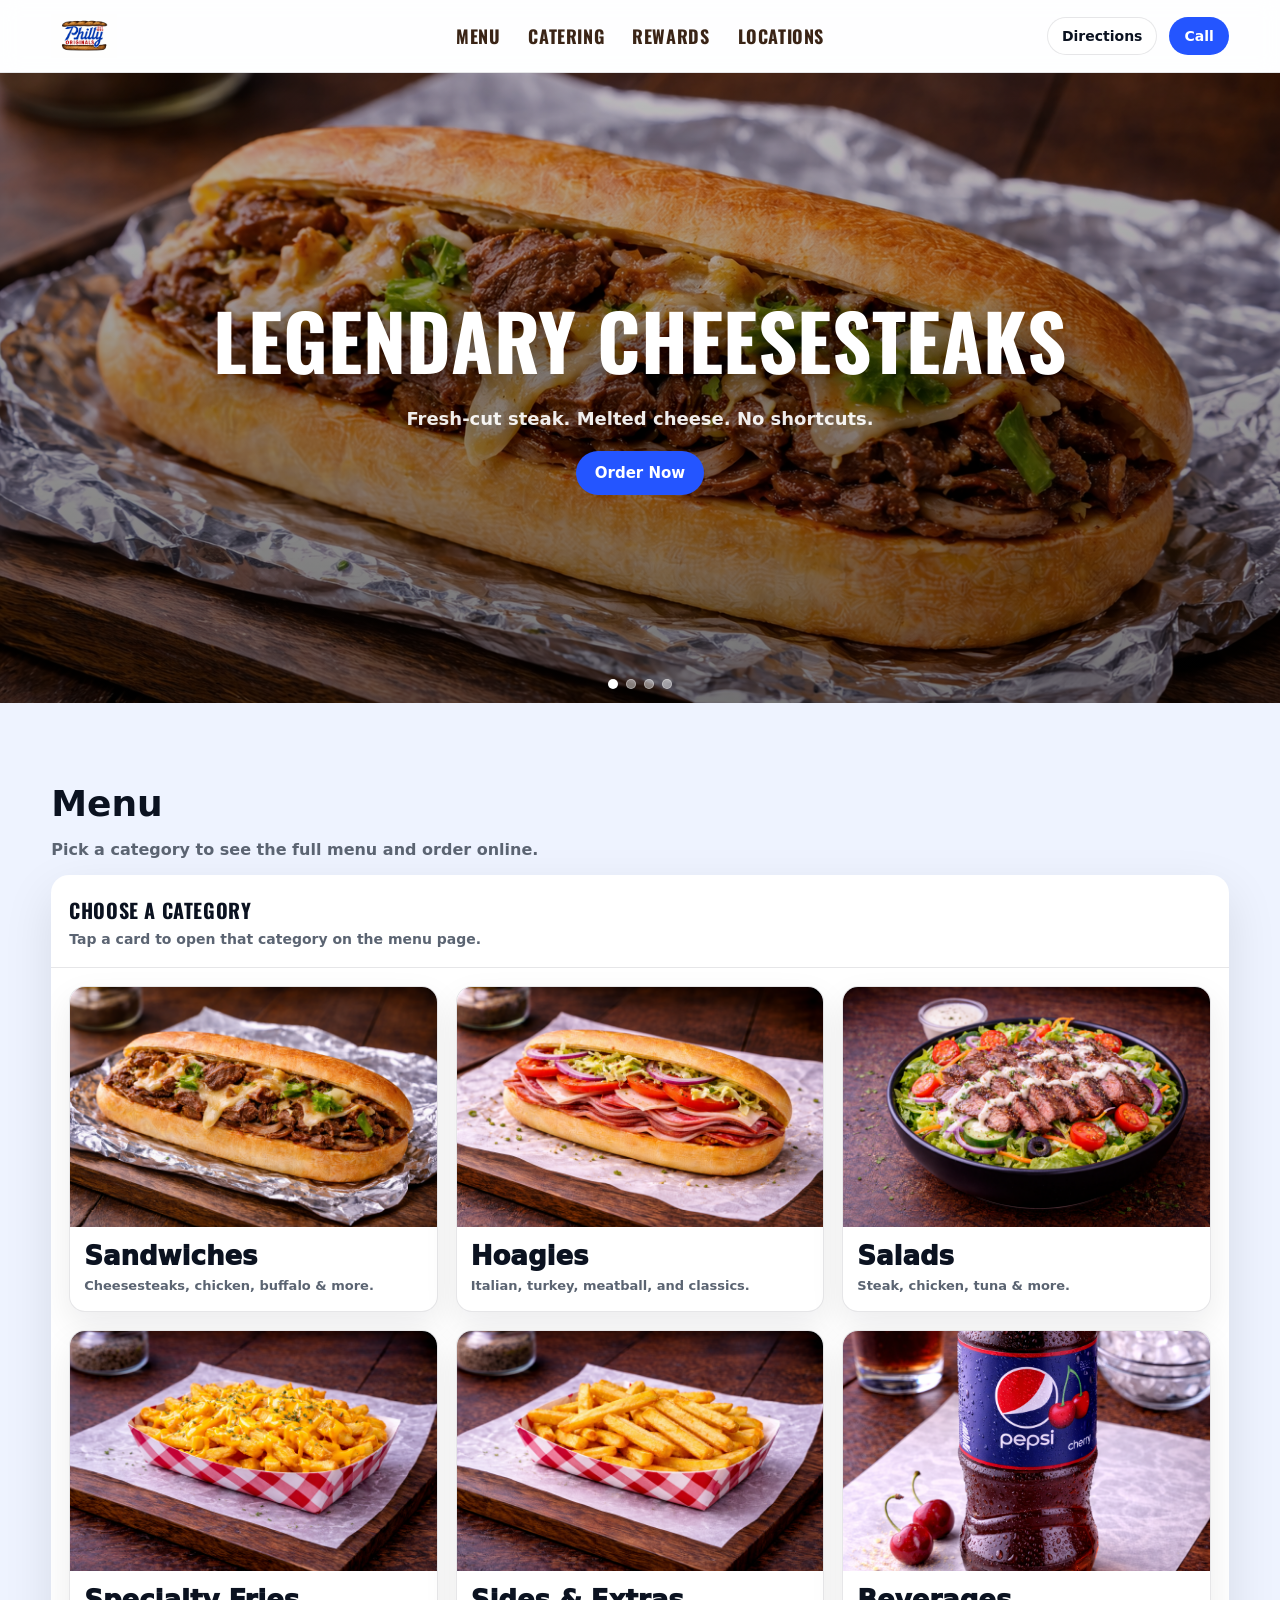
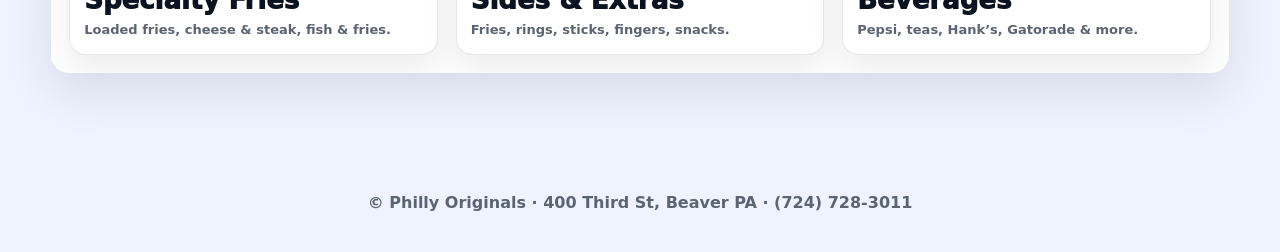
==== commit a621d172: "Update print statement from 'Hello' to 'Goodbye'" ====
--- a/index.html
+++ b/index.html
@@ -86,26 +86,7 @@
 .pill.primary:hover{background:var(--blue2)}
 .pill:hover{transform:translateY(-1px)}
 
-/* HERO (old hero styles kept, but not used by slideshow now) */
-.hero{position:relative;height:65vh;min-height:420px;}
-.hero img{width:100%;height:100%;object-fit:cover;object-position:center;display:block;}
-.hero::after{
-  content:"";
-  position:absolute;inset:0;
-  background:linear-gradient(rgba(0,0,0,.25),rgba(0,0,0,.45));
-}
-.hero h1{
-  position:absolute;inset:0;
-  display:flex;align-items:center;justify-content:center;
-  font-family:Oswald, system-ui, sans-serif;
-  font-size:clamp(48px,6vw,96px);
-  color:var(--blue);
-  z-index:2;
-  text-shadow:0 10px 40px rgba(0,0,0,.45);
-  transform:translateY(-10%);
-}
-
-/* ✅ HERO SLIDESHOW (NEW) */
+/* ✅ HERO SLIDESHOW */
 .hero-slider{
   position:relative;
   height:70vh;
@@ -163,7 +144,7 @@
   padding:12px 18px;
 }
 
-/* optional: little dots (no JS needed besides below) */
+/* dots */
 .hero-dots{
   position:absolute;
   left:50%;
@@ -185,91 +166,34 @@
 .h2{font-size:36px;font-weight:900;margin:0 0 10px}
 .sub{color:var(--muted);font-weight:600}
 
-/* MENU SHELL */
-.menu-shell{
+/* CATEGORY GRID (Chipotle-style big cards) */
+.category-shell{
   background:var(--card);
   border-radius:18px;
   box-shadow:var(--shadow);
   overflow:hidden;
 }
-.menu-topbar{
-  display:flex;
-  align-items:flex-start;
-  justify-content:space-between;
-  gap:12px;
-  padding:18px 18px;
+.category-head{
+  padding:20px 18px;
   border-bottom:1px solid var(--line);
 }
-.menu-topbar .lefty{display:flex;flex-direction:column;gap:6px;}
-.menu-topbar .title{
+.category-head .title{
   font-family:Oswald, system-ui, sans-serif;
   letter-spacing:.6px;
   text-transform:uppercase;
   font-size:20px;
   font-weight:700;
-}
-.menu-topbar .note{color:var(--muted);font-weight:600;font-size:14px;}
-.menu-topbar .actions{display:flex;gap:10px;flex-wrap:wrap;justify-content:flex-end;}
-.btn{
-  display:inline-flex;align-items:center;justify-content:center;
-  padding:10px 14px;border-radius:999px;border:1px solid var(--line);
-  background:#fff;font-weight:800;font-size:14px;transition:140ms ease;
-}
-.btn.primary{background:var(--blue);border-color:transparent;color:#fff;}
-.btn.primary:hover{background:var(--blue2)}
-.btn:hover{transform:translateY(-1px)}
-
-.search-wrap{
-  display:flex; gap:10px; flex-wrap:wrap;
-  margin-top:4px;
-}
-.search{
-  flex:1;
-  min-width:220px;
-  padding:10px 12px;
-  border-radius:12px;
-  border:1px solid var(--line);
-  font-weight:700;
-  outline:none;
-}
-.search:focus{
-  border-color:rgba(36,85,255,.45);
-  box-shadow:0 0 0 4px rgba(36,85,255,.10);
-}
-
-/* CATEGORY BUBBLES */
-.pills-area{padding:16px 18px 18px;border-bottom:1px solid var(--line);}
-.pills-row{display:flex;gap:10px;flex-wrap:wrap;margin-bottom:0;}
-
-.chip{
-  display:inline-flex;align-items:center;gap:10px;
-  padding:10px 14px;border-radius:999px;border:1px solid var(--line);
-  background:#fff;font-weight:900;transition:140ms ease;
-  cursor:pointer;user-select:none;
-}
-.chip:hover{transform:translateY(-1px)}
-.chip .count{
-  display:inline-flex;align-items:center;justify-content:center;
-  width:26px;height:26px;border-radius:999px;
-  background:rgba(36,85,255,.12);
-  color:var(--blue2);
-  font-weight:950;font-size:13px;
-}
-.chip.active{
-  border-color:rgba(36,85,255,.45);
-  background:rgba(36,85,255,.08);
-  color:var(--blue2);
-}
-.chip.active .count{background:var(--blue2);color:#fff;}
-
-/* TILE CARDS */
-.item-tiles{padding:18px;}
-.tiles-grid{
+  margin:0 0 6px;
+}
+.category-head .note{color:var(--muted);font-weight:600;font-size:14px;margin:0}
+
+.category-grid{
+  padding:18px;
   display:grid;
-  grid-template-columns:repeat(3,1fr);
+  grid-template-columns:repeat(3, 1fr);
   gap:18px;
 }
-.tile{
+.cat-card{
   display:block;
   border-radius:16px;
   overflow:hidden;
@@ -278,17 +202,17 @@
   box-shadow:0 14px 34px rgba(2,6,23,.08);
   transition:140ms ease;
 }
-.tile:hover{
+.cat-card:hover{
   transform:translateY(-2px);
   border-color:rgba(36,85,255,.25);
   box-shadow:0 18px 44px rgba(2,6,23,.12);
 }
-.tile .img{
-  height:210px;
+.cat-card .img{
+  height:240px;
   background:#f3f5ff;
   overflow:hidden;
 }
-.tile .img img{
+.cat-card .img img{
   width:100%;
   height:100%;
   object-fit:cover;
@@ -296,14 +220,14 @@
   transform:scale(1.01);
   transition:transform .45s ease;
 }
-.tile:hover .img img{transform:scale(1.07)}
-.tile .label{
+.cat-card:hover .img img{transform:scale(1.07)}
+.cat-card .label{
   padding:14px 14px 6px;
   font-size:26px;
   font-weight:950;
   color:var(--ink);
 }
-.tile .meta{
+.cat-card .meta{
   padding:0 14px 16px;
   color:var(--muted);
   font-weight:700;
@@ -318,8 +242,8 @@
 @media(max-width:980px){
   .nav{display:none}
   .right{min-width:auto}
-  .tiles-grid{grid-template-columns:1fr}
-  .tile .label{font-size:24px}
+  .category-grid{grid-template-columns:1fr}
+  .cat-card .label{font-size:24px}
   .hero-content p{font-size:16px}
 }
 </style>
@@ -331,11 +255,11 @@
   <div class="wrap top">
     <a class="brand" href="index.html" aria-label="Philly Originals Home">
       <img src="assets/logo.png" class="logo" alt="Philly Originals"
-           onerror="this.src='data:image/svg+xml;utf8,<svg xmlns=%22http://www.w3.org/2000/svg%22 width=%22160%22 height=%2244%22><rect width=%22100%25%22 height=%22100%25%22 fill=%22%23ffffff%22/><text x=%2250%25%22 y=%2258%25%22 text-anchor=%22middle%22 font-family=%22Arial%22 font-size=%2216%22 fill=%22%230b1220%22>Philly Originals</text></svg>';">
+           onerror="this.src='data:image/svg+xml;utf8,<svg xmlns=%22http://www.w3.org/2000/svg%22 width=%22160%22 height=%2244%22><rect width=%22100%25%22 height=%22100%25%22 fill=%22%23ffffff%22/><text x=%2250%25%22 y=%2258%25%22 text-anchor=%22middle%22 font-family=%22Arial%22 font-size=%2216%22 fill=%22%230b1220%22>Philly Originals</text></svg>';"/>
     </a>
 
     <nav class="nav" aria-label="Primary">
-      <a href="https://order.toasttab.com/online/philly-originals-ambridge-1507-duss-avenue" target="_blank" rel="noopener">Menu</a>
+      <a href="#categories">Menu</a>
       <a href="catering.html">Catering</a>
       <a href="rewards.html">Rewards</a>
       <a href="locations.html">Locations</a>
@@ -348,13 +272,13 @@
   </div>
 </header>
 
-<!-- ✅ HERO SLIDESHOW (NEW) -->
+<!-- ✅ HERO SLIDESHOW -->
 <div class="hero-slider" aria-label="Featured items">
   <div class="slide active" style="background-image:url('assets/01-sandwich-philadelphia-cheesesteak.png')">
     <div class="hero-content">
       <h1>LEGENDARY CHEESESTEAKS</h1>
       <p>Fresh-cut steak. Melted cheese. No shortcuts.</p>
-      <a href="#menu" class="pill primary">Order Now</a>
+      <a href="#categories" class="pill primary">Order Now</a>
     </div>
   </div>
 
@@ -362,7 +286,7 @@
     <div class="hero-content">
       <h1>STACKED HOAGIES</h1>
       <p>Classic, loaded, and made to order.</p>
-      <a href="#menu" class="pill primary">View Menu</a>
+      <a href="#categories" class="pill primary">View Menu</a>
     </div>
   </div>
 
@@ -370,7 +294,7 @@
     <div class="hero-content">
       <h1>SIDES THAT HIT</h1>
       <p>Don’t skip the fries.</p>
-      <a href="#menu" class="pill primary">Add a Side</a>
+      <a href="#categories" class="pill primary">Add a Side</a>
     </div>
   </div>
 
@@ -378,7 +302,7 @@
     <div class="hero-content">
       <h1>ICE-COLD DRINKS</h1>
       <p>Cherry Pepsi — a classic.</p>
-      <a href="#menu" class="pill primary">Grab One</a>
+      <a href="#categories" class="pill primary">Grab One</a>
     </div>
   </div>
 
@@ -390,40 +314,81 @@
   </div>
 </div>
 
-<section id="menu">
+<!-- ✅ CATEGORY SELECT SECTION -->
+<section id="categories">
   <div class="wrap">
     <h2 class="h2">Menu</h2>
-    <p class="sub">Pick a category, then tap a menu tile to order online. (Opens Toast in a new tab.)</p>
-
-    <div class="menu-shell">
-      <div class="menu-topbar">
-        <div class="lefty">
-          <div class="title">Order Online</div>
-          <div class="note">Search + category bubbles filter the menu.</div>
-
-          <div class="search-wrap">
-            <input id="searchInput" class="search" type="search" placeholder="Search (e.g., hoagie, fries, pepsi)"/>
-            <button class="btn" id="clearSearchBtn" type="button">Clear</button>
-          </div>
-        </div>
-        <div class="actions">
-          <a class="btn primary" target="_blank" rel="noopener"
-             href="https://order.toasttab.com/online/philly-originals-ambridge-1507-duss-avenue">
-            Open Full Toast Menu →
-          </a>
-          <a class="btn" href="tel:+17247283011">Order by Phone</a>
-        </div>
+    <p class="sub">Pick a category to see the full menu and order online.</p>
+
+    <div class="category-shell">
+      <div class="category-head">
+        <div class="title">Choose a Category</div>
+        <p class="note">Tap a card to open that category on the menu page.</p>
       </div>
 
-      <div class="pills-area" aria-label="Menu selectors">
-        <div class="pills-row" id="categoryChips" aria-label="Category bubbles"></div>
+      <div class="category-grid" aria-label="Menu categories">
+        <!-- You can change images + text anytime -->
+        <a class="cat-card" href="menu.html?cat=sandwich" aria-label="Open Sandwiches">
+          <div class="img">
+            <img src="assets/cat-sandwiches.png" alt="Sandwiches"
+                 loading="lazy" decoding="async"
+                 onerror="this.onerror=null;this.src='assets/01-sandwich-philadelphia-cheesesteak.png';">
+          </div>
+          <div class="label">Sandwiches</div>
+          <div class="meta">Cheesesteaks, chicken, buffalo & more.</div>
+        </a>
+
+        <a class="cat-card" href="menu.html?cat=hoagie" aria-label="Open Hoagies">
+          <div class="img">
+            <img src="assets/cat-hoagies.png" alt="Hoagies"
+                 loading="lazy" decoding="async"
+                 onerror="this.onerror=null;this.src='assets/07-hoagie-italian.png';">
+          </div>
+          <div class="label">Hoagies</div>
+          <div class="meta">Italian, turkey, meatball, and classics.</div>
+        </a>
+
+        <a class="cat-card" href="menu.html?cat=salads" aria-label="Open Salads">
+          <div class="img">
+            <img src="assets/cat-salads.png" alt="Salads"
+                 loading="lazy" decoding="async"
+                 onerror="this.onerror=null;this.src='assets/24-salad-steak.png';">
+          </div>
+          <div class="label">Salads</div>
+          <div class="meta">Steak, chicken, tuna & more.</div>
+        </a>
+
+        <a class="cat-card" href="menu.html?cat=specialty-fries" aria-label="Open Specialty Fries">
+          <div class="img">
+            <img src="assets/cat-specialty-fries.png" alt="Specialty Fries"
+                 loading="lazy" decoding="async"
+                 onerror="this.onerror=null;this.src='assets/34-side-cheese-fries.png';">
+          </div>
+          <div class="label">Specialty Fries</div>
+          <div class="meta">Loaded fries, cheese & steak, fish & fries.</div>
+        </a>
+
+        <a class="cat-card" href="menu.html?cat=sides-extras" aria-label="Open Sides and Extras">
+          <div class="img">
+            <img src="assets/cat-sides-extras.png" alt="Sides & Extras"
+                 loading="lazy" decoding="async"
+                 onerror="this.onerror=null;this.src='assets/32-side-fries.png';">
+          </div>
+          <div class="label">Sides & Extras</div>
+          <div class="meta">Fries, rings, sticks, fingers, snacks.</div>
+        </a>
+
+        <a class="cat-card" href="menu.html?cat=beverages" aria-label="Open Beverages">
+          <div class="img">
+            <img src="assets/cat-beverages.png" alt="Beverages"
+                 loading="lazy" decoding="async"
+                 onerror="this.onerror=null;this.src='assets/58-drink-cherry-pepsi.png';">
+          </div>
+          <div class="label">Beverages</div>
+          <div class="meta">Pepsi, teas, Hank’s, Gatorade & more.</div>
+        </a>
       </div>
-
-      <div class="item-tiles" aria-label="Menu item tiles">
-        <div class="tiles-grid" id="itemTilesGrid"></div>
-      </div>
-    </div>
-
+    </div>
   </div>
 </section>
 
@@ -431,257 +396,7 @@
   © Philly Originals · 400 Third St, Beaver PA · (724) 728-3011
 </footer>
 
-<script>
-/**
- * Improvements:
- * - ✅ "Show All" chip
- * - ✅ Search filter across current category OR all categories
- * - ✅ Lazy-load images
- * - ✅ No broken image icons: onerror fallback to placeholder svg
- */
-
-const PLACEHOLDER = "data:image/svg+xml;utf8," + encodeURIComponent(`
-<svg xmlns="http://www.w3.org/2000/svg" width="1200" height="700">
-  <defs>
-    <linearGradient id="g" x1="0" x2="1">
-      <stop offset="0" stop-color="#eef3ff"/>
-      <stop offset="1" stop-color="#dfe8ff"/>
-    </linearGradient>
-  </defs>
-  <rect width="100%" height="100%" fill="url(#g)"/>
-  <text x="50%" y="54%" text-anchor="middle"
-        font-family="Arial" font-size="42" fill="#0b1220" opacity="0.70">
-    Image coming soon
-  </text>
-</svg>
-`);
-
-const MENU = [
-  {
-    id: "sandwich",
-    name: "Sandwiches",
-    img: "assets/hero.jpg",
-    items: [
-      { name: "Philadelphia Cheesesteak", url: "https://order.toasttab.com/online/philly-originals-ambridge-1507-duss-avenue/item-philadelphia-cheesesteak_ebd4b86c-b557-48ff-a035-d317279c0f9a", img: "assets/01-sandwich-philadelphia-cheesesteak.png" },
-      { name: "Philadelphia Cheesesteak Jr.", url: "https://order.toasttab.com/online/philly-originals-ambridge-1507-duss-avenue/item-philadelphia-cheesesteak-jr_07fd8b4d-08f7-4fc0-a81e-4cadae2d9f0f", img: "assets/02-sandwich-philadelphia-cheesesteak-jr.png" },
-      { name: "Chicken Cheesesteak", url: "https://order.toasttab.com/online/philly-originals-ambridge-1507-duss-avenue/item-chicken-cheesesteak_b876a53c-49c0-458f-863d-024f50b68a91", img: "assets/03-sandwich-chicken-cheesesteak.png" },
-      { name: "Chicken Cheesesteak Jr.", url: "https://order.toasttab.com/online/philly-originals-ambridge-1507-duss-avenue/item-chicken-cheesesteak-jr_988ab45c-b2f7-49fa-b503-293c1b51855e", img: "assets/04-sandwich-chicken-cheesesteak-jr.png" },
-      { name: "Buffalo Chicken", url: "https://order.toasttab.com/online/philly-originals-ambridge-1507-duss-avenue/item-buffalo-chicken_725cabbe-190b-44a2-9e8b-959a732a78dd", img: "assets/05-sandwich-buffalo-chicken.png" },
-    ]
-  },
-  {
-    id: "hoagie",
-    name: "Hoagies",
-    img: "assets/cat-hoagies.jpg",
-    items: [
-      { name: "Chicken Cordon Bleu Hoagie", url: "https://order.toasttab.com/online/philly-originals-ambridge-1507-duss-avenue/item-chicken-cordon-bleu-hoagie_32aee894-7de9-4229-a7cd-d26f8fc285f1", img: "assets/06-hoagie-chicken-cordon-bleu.png" },
-      { name: "Italian Hoagie", url: "https://order.toasttab.com/online/philly-originals-ambridge-1507-duss-avenue/item-italian-hoagie_79ae256d-2f17-42c7-8c89-1b88282994d8", img: "assets/07-hoagie-italian.png" },
-      { name: "Turkey Hoagie", url: "https://order.toasttab.com/online/philly-originals-ambridge-1507-duss-avenue/item-turkey-hoagie_967dcc94-296a-4c46-925c-aab2328e414d", img: "assets/08-hoagie-turkey.png" },
-      { name: "Meatball Hoagie", url: "https://order.toasttab.com/online/philly-originals-ambridge-1507-duss-avenue/item-meatball-hoagie_5c490dcd-6389-4476-9f9b-6e1f32a3e5d8", img: "assets/09-hoagie-meatball.png" },
-      { name: "Steak & Egg Hoagie", url: "https://order.toasttab.com/online/philly-originals-ambridge-1507-duss-avenue/item-steak-egg-hoagie_e3550b09-fc18-4e9d-9321-22431ab1c8d1", img: "assets/10-hoagie-steak-egg.png" },
-      { name: "Chicken Parmesan Hoagie", url: "https://order.toasttab.com/online/philly-originals-ambridge-1507-duss-avenue/item-chicken-parmesan-hoagie_9a53fd44-a528-42ab-9ed7-195013717248", img: "assets/11-hoagie-chicken-parmesan.png" },
-      { name: "Pizza Steak Hoagie", url: "https://order.toasttab.com/online/philly-originals-ambridge-1507-duss-avenue/item-pizza-steak-hoagie_1129b578-c657-4e66-9e6c-c6bd576b7821", img: "assets/12-hoagie-pizza-steak.png" },
-      { name: "Philly Club Hoagie", url: "https://order.toasttab.com/online/philly-originals-ambridge-1507-duss-avenue/item-philly-club-hoagie_fb62343c-2916-4bd2-9245-8ad87a623f8f", img: "assets/13-hoagie-philly-club.png" },
-      { name: "Ham Hoagie", url: "https://order.toasttab.com/online/philly-originals-ambridge-1507-duss-avenue/item-ham-hoagie_52f8cbbb-3fc3-46e5-9554-10956b8c204b", img: "assets/14-hoagie-ham.png" },
-      { name: "Ham Hoagie Jr.", url: "https://order.toasttab.com/online/philly-originals-ambridge-1507-duss-avenue/item-ham-hoagie-jr_8b83c4d5-5997-46ba-b9a9-c4e6a96e838f", img: "assets/15-hoagie-ham-jr.png" },
-      { name: "Tuna Hoagie", url: "https://order.toasttab.com/online/philly-originals-ambridge-1507-duss-avenue/item-tuna-hoagie_62a9c33b-fd87-4b7c-ac4e-584318bf867a", img: "assets/16-hoagie-tuna.png" },
-      { name: "Peppers & Egg Hoagie", url: "https://order.toasttab.com/online/philly-originals-ambridge-1507-duss-avenue/item-peppers-egg-hoagie_1fded3af-987b-40c8-8ae1-507f712616db", img: "assets/17-hoagie-peppers-egg.png" },
-      { name: "Vegetarian Hoagie", url: "https://order.toasttab.com/online/philly-originals-ambridge-1507-duss-avenue/item-vegetarian-hoagie_f482f90b-0177-4701-a53b-6d8cf829c1aa", img: "assets/18-hoagie-vegetarian.png" },
-      { name: "Grilled Vegetarian Hoagie", url: "https://order.toasttab.com/online/philly-originals-ambridge-1507-duss-avenue/item-grilled-vegetarian-hoagie_4fc57f41-90a1-4fb9-be5d-de8d2bb1b467", img: "assets/19-hoagie-grilled-vegetarian.png" },
-      { name: "Veggie Marinara", url: "https://order.toasttab.com/online/philly-originals-ambridge-1507-duss-avenue/item-veggie-marinara_446f2f2a-2189-4bef-86fb-84139814df05", img: "assets/20-hoagie-veggie-marinara.png" },
-      { name: "Cheese Hoagie", url: "https://order.toasttab.com/online/philly-originals-ambridge-1507-duss-avenue/item-cheese-hoagie_2c852187-6e73-4c8a-9ea6-7827ff19e246", img: "assets/21-hoagie-cheese.png" },
-      { name: "Grilled Cheese", url: "https://order.toasttab.com/online/philly-originals-ambridge-1507-duss-avenue/item-grilled-cheese_427e50be-4e97-4032-a696-856cac415944", img: "assets/22-hoagie-grilled-cheese.png" },
-      { name: "Beer Battered Fish Sandwich", url: "https://order.toasttab.com/online/philly-originals-ambridge-1507-duss-avenue/item-beer-battered-fish-sandwich_41380bbb-0748-4a78-8bb8-07e6340bd0fc", img: "assets/23-hoagie-beer-battered-fish-sandwich.png" },
-    ]
-  },
-  {
-    id: "salads",
-    name: "Salads",
-    img: "assets/cat-salads.jpg",
-    items: [
-      { name: "Steak Salad", url: "https://order.toasttab.com/online/philly-originals-ambridge-1507-duss-avenue/item-steak-salad_5d7b2c14-9d6e-4c32-8eb1-3af6aa8d5b9b", img: "assets/24-salad-steak.png" },
-      { name: "Chicken Salad", url: "https://order.toasttab.com/online/philly-originals-ambridge-1507-duss-avenue/item-chicken-salad_6b5b6b1a-2b60-4cd9-9c36-1c0a7a6c7b1a", img: "assets/25-salad-chicken.png" },
-      { name: "Tuna Salad", url: "https://order.toasttab.com/online/philly-originals-ambridge-1507-duss-avenue/item-tuna-salad_23a3d2b2-3c6f-4c49-bb37-1d2b0d5c6a9a", img: "assets/26-salad-tuna.png" },
-      { name: "Buffalo Chicken Salad", url: "https://order.toasttab.com/online/philly-originals-ambridge-1507-duss-avenue/item-buffalo-chicken-salad_1e2b3c4d-5f6a-7b8c-9d0e-1f2a3b4c5d6e", img: "assets/27-salad-buffalo-chicken.png" },
-      { name: "Fried Fish Salad", url: "https://order.toasttab.com/online/philly-originals-ambridge-1507-duss-avenue/item-fried-fish-salad_9a8b7c6d-5e4f-3a2b-1c0d-9e8f7a6b5c4d", img: "assets/28-salad-fried-fish.png" },
-    ]
-  },
-  {
-    id: "specialty-fries",
-    name: "Specialty Fries",
-    img: "assets/cat-specialty-fries.jpg",
-    items: [
-      { name: "Cheese & Steak Fries", url: "https://order.toasttab.com/online/philly-originals-ambridge-1507-duss-avenue/item-cheese-steak-fries_ae86e7a5-27c1-4dd5-8f64-71b2c9d8f12a", img: "assets/29-specialty-fries-cheese-steak.png" },
-      { name: "Chicken Cheese Fries", url: "https://order.toasttab.com/online/philly-originals-ambridge-1507-duss-avenue/item-chicken-cheese-fries_8aa3d540-60d3-4a75-9a2a-8b1c0b0f0f1f", img: "assets/30-specialty-fries-chicken-cheese.png" },
-      { name: "Fish and Fries", url: "https://order.toasttab.com/online/philly-originals-ambridge-1507-duss-avenue/item-fish-and-fries_2a1b0c9d-8e7f-6a5b-4c3d-2e1f0a9b8c7d", img: "assets/31-specialty-fries-fish-and-fries.png" },
-    ]
-  },
-  {
-    id: "sides-extras",
-    name: "Sides & Extras",
-    img: "assets/cat-sides.jpg",
-    items: [
-      { name: "Fries", url: "https://order.toasttab.com/online/philly-originals-ambridge-1507-duss-avenue/item-fries_cbbe6d00-3201-4827-a5e3-ac05ba0ef4f4", img: "assets/32-side-fries.png" },
-      { name: "Fries w/ Cheese OTS", url: "https://order.toasttab.com/online/philly-originals-ambridge-1507-duss-avenue/item-fries-w-cheese-ots_1794bc78-1a74-4b3b-9300-8a91cde28566", img: "assets/33-side-fries-cheese-ots.png" },
-      { name: "Cheese Fries", url: "https://order.toasttab.com/online/philly-originals-ambridge-1507-duss-avenue/item-cheese-fries_29bc3073-4c45-4cf5-adec-cb80c55a98aa", img: "assets/34-side-cheese-fries.png" },
-      { name: "Cheese & Bacon Fries", url: "https://order.toasttab.com/online/philly-originals-ambridge-1507-duss-avenue/item-cheese-bacon-fries_6d4c5b46-9602-4a35-8f1d-169ffab4a984", img: "assets/35-side-cheese-bacon-fries.png" },
-      { name: "Red Skin Potatoes", url: "https://order.toasttab.com/online/philly-originals-ambridge-1507-duss-avenue/item-red-skin-potatoes_42186d09-5ffc-4c76-8d55-b7f2e11ad4a5", img: "assets/36-side-red-skin-potatoes.png" },
-      { name: "Jalapeño Poppers", url: "https://order.toasttab.com/online/philly-originals-ambridge-1507-duss-avenue/item-jalapeno-poppers_69834b64-c4bf-4671-8822-fa2890d0872c", img: "assets/37-side-jalapeno-poppers.png" },
-      { name: "Dressing", url: "https://order.toasttab.com/online/philly-originals-ambridge-1507-duss-avenue/item-dressing_90ebe078-37e2-4645-a86d-a09fa9188e3e", img: "assets/38-side-dressing.png" },
-      { name: "Mozzarella Sticks", url: "https://order.toasttab.com/online/philly-originals-ambridge-1507-duss-avenue/item-mozzerlla-sticks_b9c5359f-8fb6-43e5-95c7-6ca7615b8d54", img: "assets/39-side-mozzarella-sticks.png" },
-      { name: "Onion Rings", url: "https://order.toasttab.com/online/philly-originals-ambridge-1507-duss-avenue/item-onion-rings_e2694d71-6daa-4933-8b59-061237f68fa8", img: "assets/40-side-onion-rings.png" },
-      { name: "Chicken Fingers (3)", url: "https://order.toasttab.com/online/philly-originals-ambridge-1507-duss-avenue/item-chicken-fingers-3_4128d734-91e1-44a5-9200-f00a4073e183", img: "assets/41-side-chicken-fingers-3.png" },
-      { name: "Chicken Fingers (5)", url: "https://order.toasttab.com/online/philly-originals-ambridge-1507-duss-avenue/item-chicken-fingers-5_9f585d9c-bae6-4dee-b350-c7ecbb8ba440", img: "assets/42-side-chicken-fingers-5.png" },
-      { name: "Mac and Cheese Bites", url: "https://order.toasttab.com/online/philly-originals-ambridge-1507-duss-avenue/item-mac-and-cheese-bites_f6fedc62-8477-4ce4-b3c5-27f79eb75b3e", img: "assets/43-side-mac-cheese-bites.png" },
-      { name: "Pretzels With Cheese", url: "https://order.toasttab.com/online/philly-originals-ambridge-1507-duss-avenue/item-pretzels-with-cheese_21a93960-3834-4229-8d79-0d958ede55a1", img: "assets/44-side-pretzels-cheese.png" },
-      { name: "Party Ring", url: "https://order.toasttab.com/online/philly-originals-ambridge-1507-duss-avenue/item-party-ring_466aaeda-4b0c-4afe-b18f-24d38815896e", img: "assets/45-side-party-ring.png" },
-      { name: "2 Homemade Chocolate Chip Cookies", url: "https://order.toasttab.com/online/philly-originals-ambridge-1507-duss-avenue/item-2-homemade-chocolate-chip-cookies_d8fc028b-1e90-4079-be30-d4fc6186c691", img: "assets/46-side-chocolate-chip-cookies.png" },
-      { name: "2 Homemade Sugar Cookies", url: "https://order.toasttab.com/online/philly-originals-ambridge-1507-duss-avenue/item-2-homemade-sugar-cookies_1fe3d5cc-d1ac-4cba-89fd-b973d1d7ddee", img: "assets/47-side-sugar-cookies.png" },
-    ]
-  },
-  {
-    id: "beverages",
-    name: "Beverages",
-    img: "assets/cat-drinks.jpg",
-    items: [
-      { name: "Hank’s Orange & Cream", url: "https://order.toasttab.com/online/philly-originals-ambridge-1507-duss-avenue/item-hanks-oranges-and-cream_b0dbbc40-9978-4008-8a69-27f47ddf0b9e", img: "assets/48-drink-hanks-orange-cream.png" },
-      { name: "Hank’s Black Cherry", url: "https://order.toasttab.com/online/philly-originals-ambridge-1507-duss-avenue/item-hanks-black-cherry_10ecaed3-97c1-47e5-b66c-f2cb1e949b68", img: "assets/49-drink-hanks-black-cherry.png" },
-      { name: "Hank’s Root Beer", url: "https://order.toasttab.com/online/philly-originals-ambridge-1507-duss-avenue/item-hanks-rootbeer_0cce0349-7666-42ff-8007-3a0c52535c22", img: "assets/50-drink-hanks-root-beer.png" },
-      { name: "Hank’s Vanilla Cream", url: "https://order.toasttab.com/online/philly-originals-ambridge-1507-duss-avenue/item-hanks-vanilla-cream_4d46ffc8-2b73-47bb-a81b-c13e2329adf0", img: "assets/51-drink-hanks-vanilla-cream.png" },
-
-      { name: "Pure Leaf Sweet Tea", url: "https://order.toasttab.com/online/philly-originals-ambridge-1507-duss-avenue/item-pure-leaf-sweet-tea_5e735fb4-2644-4455-9015-32a46f9c3219", img: "assets/52-drink-pure-leaf-sweet-tea.png" },
-      { name: "Pure Leaf Unsweetened Tea", url: "https://order.toasttab.com/online/philly-originals-ambridge-1507-duss-avenue/item-pure-leaf-unsweetened_b46de2f9-3131-4756-a3c6-2435971f8fe4", img: "assets/53-drink-pure-leaf-unsweetened-tea.png" },
-      { name: "Pure Leaf Peach Tea", url: "https://order.toasttab.com/online/philly-originals-ambridge-1507-duss-avenue/item-pure-leaf-peach_083b5265-099e-4e35-ac6b-4e1db489142e", img: "assets/54-drink-pure-leaf-peach-tea.png" },
-      { name: "Pure Leaf Raspberry Tea", url: "https://order.toasttab.com/online/philly-originals-ambridge-1507-duss-avenue/item-pure-leaf-raspberry_54a04db6-2aba-459c-adbf-715f0ddf945c", img: "assets/55-drink-pure-leaf-raspberry-tea.png" },
-
-      { name: "Pepsi", url: "https://order.toasttab.com/online/philly-originals-ambridge-1507-duss-avenue/item-pepsi_9b34964b-1e31-4e0c-a47a-f240d327ba37", img: "assets/56-drink-pepsi.png" },
-      { name: "Diet Pepsi", url: "https://order.toasttab.com/online/philly-originals-ambridge-1507-duss-avenue/item-diet-pepsi_8d661fdf-7494-4fa8-92fc-bbf7e29790f9", img: "assets/57-drink-diet-pepsi.png" },
-      { name: "Cherry Pepsi", url: "https://order.toasttab.com/online/philly-originals-ambridge-1507-duss-avenue/item-cherry-pepsi_3228848e-811a-4f1b-be93-08a0806e8129", img: "assets/58-drink-cherry-pepsi.png" },
-      { name: "Pepsi Zero Sugar", url: "https://order.toasttab.com/online/philly-originals-ambridge-1507-duss-avenue/item-pepsi-zero-sugar_0a256a0b-ccdf-4e6d-ae7a-885836ecb668", img: "assets/59-drink-pepsi-zero-sugar.png" },
-
-      { name: "Dole Lemonade", url: "https://order.toasttab.com/online/philly-originals-ambridge-1507-duss-avenue/item-dole-lemonade_e0b240b1-4a8e-4551-b22d-e6c1c98f5df5", img: "assets/60-drink-dole-lemonade.png" },
-      { name: "Lipton Peach Iced Tea", url: "https://order.toasttab.com/online/philly-originals-ambridge-1507-duss-avenue/item-lipton-peach-iced-tea_b022cc52-c642-40d3-82cc-270d1e5f10b5", img: "assets/61-drink-lipton-peach-iced-tea.png" },
-
-      { name: "Mountain Dew", url: "https://order.toasttab.com/online/philly-originals-ambridge-1507-duss-avenue/item-mt-dew_1d0fc1dc-a060-4a37-af97-0aa82b1a04b1", img: "assets/62-drink-mountain-dew.png" },
-      { name: "Diet Mountain Dew", url: "https://order.toasttab.com/online/philly-originals-ambridge-1507-duss-avenue/item-diet-mt-dew_53e025cf-9747-4a87-9013-383ad1db32da", img: "assets/63-drink-diet-mountain-dew.png" },
-
-      { name: "Brisk", url: "https://order.toasttab.com/online/philly-originals-ambridge-1507-duss-avenue/item-brisk_888bd92a-39be-4040-9e49-60cb7943cb68", img: "assets/64-drink-brisk.png" },
-
-      { name: "Gatorade Cool Blue", url: "https://order.toasttab.com/online/philly-originals-ambridge-1507-duss-avenue/item-gatorade-cool-blue_56f7da4c-75d8-4860-afd8-11e3117a46d1", img: "assets/65-drink-gatorade-cool-blue.png" },
-      { name: "Gatorade Zero Blue", url: "https://order.toasttab.com/online/philly-originals-ambridge-1507-duss-avenue/item-gatorade-zero-blue_5a70d94e-1d87-42a3-afbc-fb9ec3a5d466", img: "assets/66-drink-gatorade-zero-blue.png" },
-      { name: "Gatorade Fruit Punch", url: "https://order.toasttab.com/online/philly-originals-ambridge-1507-duss-avenue/item-gatorade-fruit-punch_1e63f138-a0aa-4256-9132-9502f0751fed", img: "assets/67-drink-gatorade-fruit-punch.png" },
-      { name: "Bottled Water", url: "https://order.toasttab.com/online/philly-originals-ambridge-1507-duss-avenue/item-bottled-water_09c54188-3e5d-4ad8-9853-bd93ed3b5ff3", img: "assets/68-drink-bottled-water.png" },
-    ]
-  }
-];
-
-const els = {
-  categoryChips: document.getElementById("categoryChips"),
-  itemTilesGrid: document.getElementById("itemTilesGrid"),
-  searchInput: document.getElementById("searchInput"),
-  clearSearchBtn: document.getElementById("clearSearchBtn"),
-};
-
-let activeCategoryId = "all";
-
-function escapeHtml(str){
-  return String(str).replace(/[&<>"']/g, s => ({
-    "&":"&amp;","<":"&lt;",">":"&gt;","\"":"&quot;","'":"&#39;"
-  }[s]));
-}
-
-function getActiveItems(){
-  if(activeCategoryId === "all"){
-    return MENU.flatMap(cat => cat.items.map(it => ({...it, __cat: cat})));
-  }
-  const cat = MENU.find(c => c.id === activeCategoryId);
-  if(!cat) return [];
-  return cat.items.map(it => ({...it, __cat: cat}));
-}
-
-function setActiveCategory(id){
-  activeCategoryId = id;
-
-  document.querySelectorAll(".chip.cat").forEach(ch => {
-    ch.classList.toggle("active", ch.dataset.cat === id);
-  });
-
-  renderItemTiles();
-  history.replaceState(null, "", `#menu-${id}`);
-}
-
-function renderCategoryChips(){
-  const allCount = MENU.reduce((sum, c) => sum + c.items.length, 0);
-
-  const chips = [
-    { id:"all", name:"All", count: allCount },
-    ...MENU.map(c => ({ id:c.id, name:c.name, count:c.items.length }))
-  ];
-
-  els.categoryChips.innerHTML = chips.map(cat => `
-    <div class="chip cat" role="button" tabindex="0" data-cat="${cat.id}" aria-label="${escapeHtml(cat.name)}">
-      <span>${escapeHtml(cat.name)}</span>
-      <span class="count">${cat.count}</span>
-    </div>
-  `).join("");
-
-  els.categoryChips.querySelectorAll(".chip.cat").forEach(chip => {
-    chip.addEventListener("click", () => setActiveCategory(chip.dataset.cat));
-    chip.addEventListener("keydown", (e) => {
-      if(e.key === "Enter" || e.key === " "){
-        e.preventDefault();
-        setActiveCategory(chip.dataset.cat);
-      }
-    });
-  });
-
-  setActiveCategory(activeCategoryId);
-}
-
-function renderItemTiles(){
-  const q = (els.searchInput.value || "").trim().toLowerCase();
-  const items = getActiveItems().filter(it => !q || it.name.toLowerCase().includes(q));
-
-  els.itemTilesGrid.innerHTML = items.map(it => {
-    const cat = it.__cat;
-    const img = it.img || cat?.img || PLACEHOLDER;
-
-    return `
-      <a class="tile" target="_blank" rel="noopener"
-         href="${escapeHtml(it.url)}" aria-label="Order ${escapeHtml(it.name)}">
-        <div class="img">
-          <img
-            src="${escapeHtml(img)}"
-            alt="${escapeHtml(it.name)}"
-            loading="lazy"
-            decoding="async"
-            onerror="this.onerror=null;this.src='${PLACEHOLDER}';"
-          >
-        </div>
-        <div class="label">${escapeHtml(it.name)}</div>
-        <div class="meta">${escapeHtml(cat?.name || "")}</div>
-      </a>
-    `;
-  }).join("");
-}
-
-function initFromHash(){
-  const h = (location.hash || "").replace("#","").trim();
-  if(h.startsWith("menu-")){
-    const id = h.replace("menu-","");
-    if(id === "all" || MENU.some(c => c.id === id)) activeCategoryId = id;
-  }
-}
-
-els.searchInput.addEventListener("input", () => renderItemTiles());
-els.clearSearchBtn.addEventListener("click", () => { els.searchInput.value=""; renderItemTiles(); els.searchInput.focus(); });
-
-initFromHash();
-renderCategoryChips();
-renderItemTiles();
-</script>
-
-<!-- ✅ HERO SLIDESHOW JS (NEW) -->
+<!-- ✅ HERO SLIDESHOW JS -->
 <script>
 (function(){
   const slides = document.querySelectorAll(".hero-slider .slide");
@@ -709,3 +424,4 @@
 
 </body>
 </html>
+
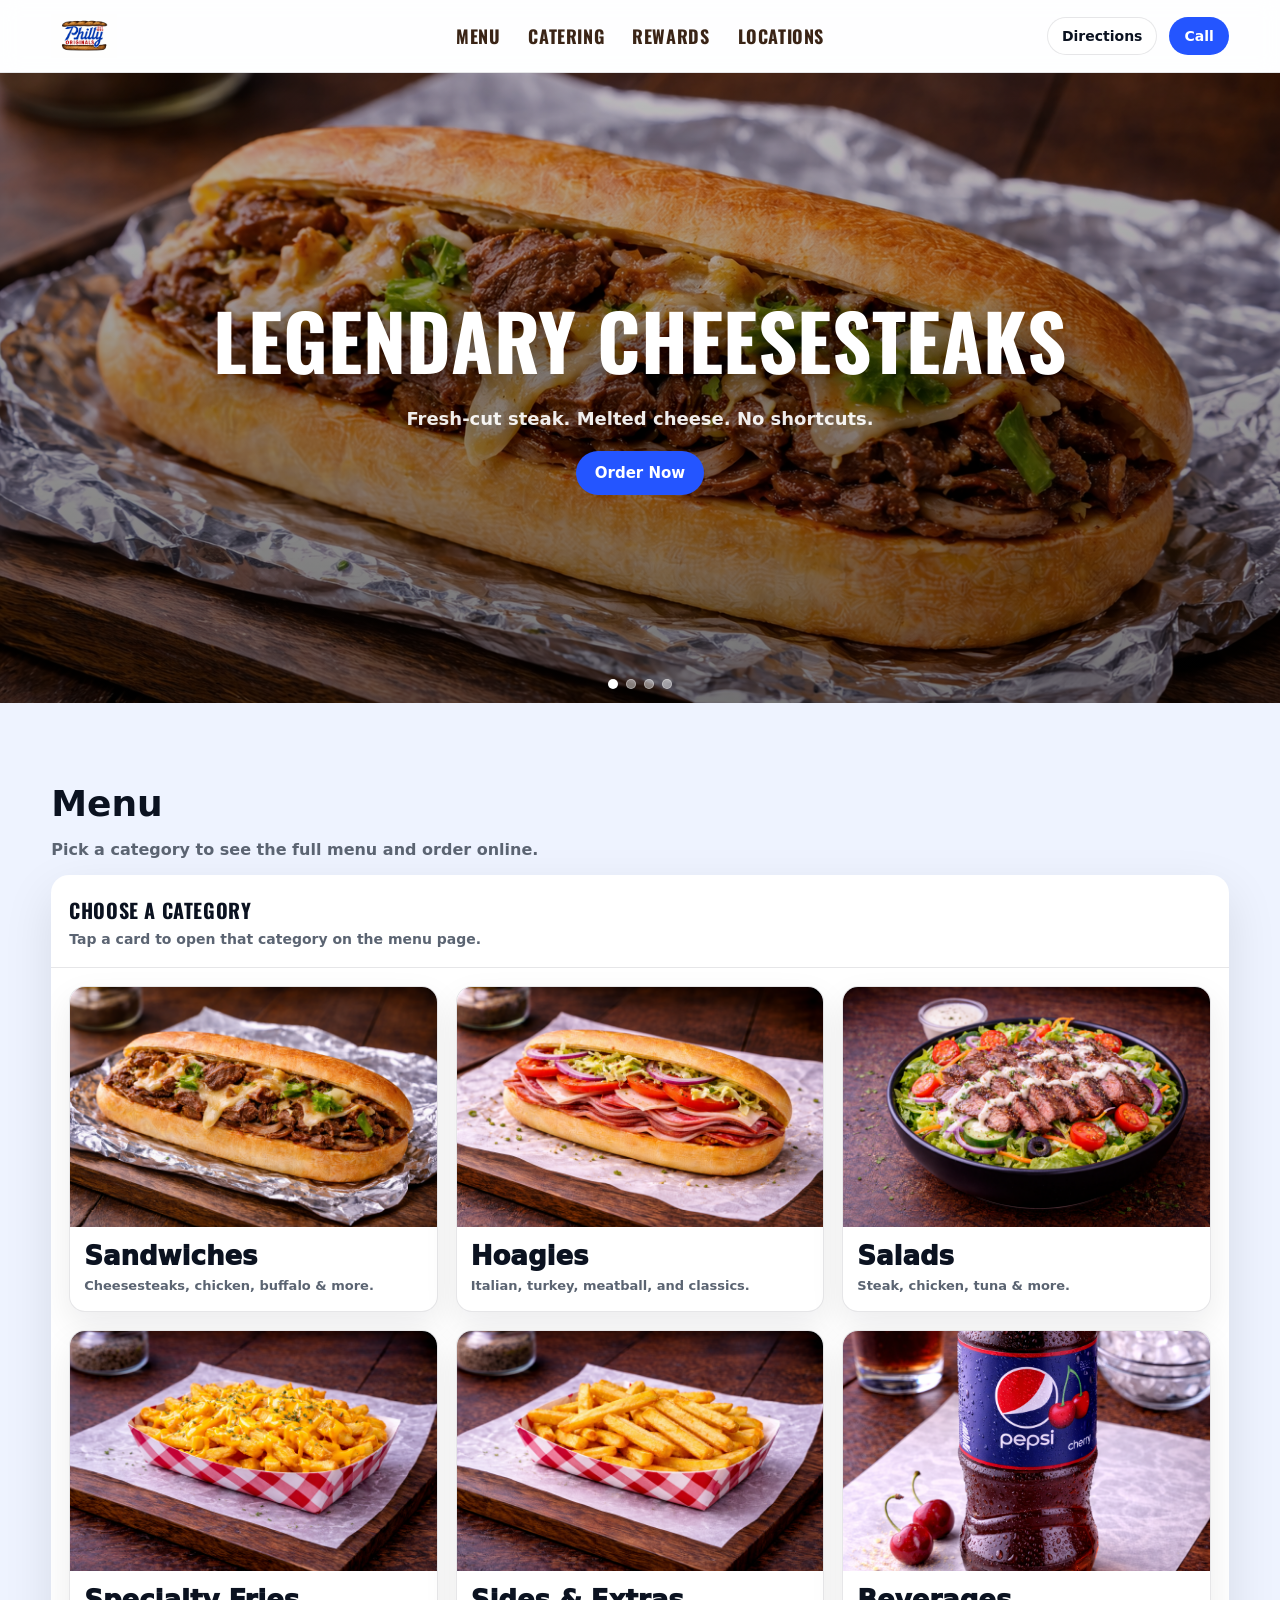
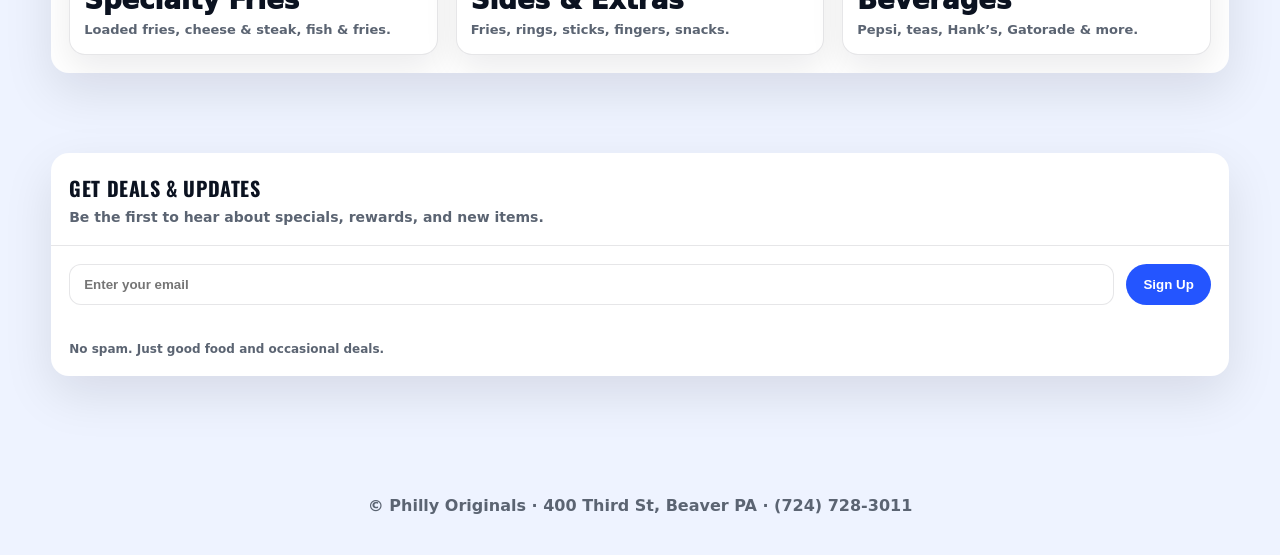
==== commit 3039ffd9: "Update index.html" ====
--- a/index.html
+++ b/index.html
@@ -235,6 +235,83 @@
   line-height:1.35;
 }
 
+/* ✅ EMAIL SIGNUP */
+.signup-wrap{
+  padding:0 0 80px; /* matches section rhythm */
+}
+.signup-shell{
+  background:var(--card);
+  border-radius:18px;
+  box-shadow:var(--shadow);
+  overflow:hidden;
+}
+.signup-inner{
+  padding:20px 18px;
+  border-bottom:1px solid var(--line);
+}
+.signup-title{
+  font-family:Oswald, system-ui, sans-serif;
+  letter-spacing:.6px;
+  text-transform:uppercase;
+  font-size:20px;
+  font-weight:700;
+  margin:0 0 6px;
+}
+.signup-note{
+  margin:0;
+  color:var(--muted);
+  font-weight:600;
+  font-size:14px;
+}
+.signup-form{
+  padding:18px;
+  display:flex;
+  gap:12px;
+  flex-wrap:wrap;
+  align-items:center;
+}
+.signup-input{
+  flex:1;
+  min-width:240px;
+  padding:12px 14px;
+  border-radius:12px;
+  border:1px solid var(--line);
+  font-weight:800;
+  outline:none;
+}
+.signup-input:focus{
+  border-color:rgba(36,85,255,.45);
+  box-shadow:0 0 0 4px rgba(36,85,255,.10);
+}
+.signup-btn{
+  display:inline-flex;
+  align-items:center;
+  justify-content:center;
+  padding:12px 16px;
+  border-radius:999px;
+  border:1px solid transparent;
+  background:var(--blue);
+  color:#fff;
+  font-weight:900;
+  cursor:pointer;
+  transition:140ms ease;
+}
+.signup-btn:hover{background:var(--blue2); transform:translateY(-1px)}
+.signup-fineprint{
+  padding:0 18px 18px;
+  color:var(--muted);
+  font-weight:600;
+  font-size:12px;
+  line-height:1.4;
+}
+.signup-msg{
+  padding:0 18px 18px;
+  font-weight:800;
+  font-size:13px;
+}
+.signup-msg.ok{color:#0a7a35}
+.signup-msg.err{color:#b42318}
+
 /* FOOTER */
 footer{padding:40px 0;color:var(--muted);font-weight:600;text-align:center}
 
@@ -327,7 +404,6 @@
       </div>
 
       <div class="category-grid" aria-label="Menu categories">
-        <!-- You can change images + text anytime -->
         <a class="cat-card" href="menu.html?cat=sandwich" aria-label="Open Sandwiches">
           <div class="img">
             <img src="assets/cat-sandwiches.png" alt="Sandwiches"
@@ -392,6 +468,38 @@
   </div>
 </section>
 
+<!-- ✅ EMAIL SIGNUP (NEW) -->
+<div class="signup-wrap" id="signup">
+  <div class="wrap">
+    <div class="signup-shell">
+      <div class="signup-inner">
+        <div class="signup-title">Get Deals & Updates</div>
+        <p class="signup-note">Be the first to hear about specials, rewards, and new items.</p>
+      </div>
+
+      <form class="signup-form" id="emailSignupForm" novalidate>
+        <input
+          class="signup-input"
+          id="emailInput"
+          type="email"
+          inputmode="email"
+          autocomplete="email"
+          placeholder="Enter your email"
+          aria-label="Email address"
+          required
+        />
+        <button class="signup-btn" type="submit">Sign Up</button>
+      </form>
+
+      <div class="signup-msg" id="signupMsg" aria-live="polite"></div>
+
+      <div class="signup-fineprint">
+        No spam. Just good food and occasional deals.
+      </div>
+    </div>
+  </div>
+</div>
+
 <footer>
   © Philly Originals · 400 Third St, Beaver PA · (724) 728-3011
 </footer>
@@ -422,6 +530,47 @@
 })();
 </script>
 
+<!-- ✅ EMAIL SIGNUP JS (NEW) -->
+<script>
+(function(){
+  // ✅ Change this to your real inbox if you want signups emailed to you.
+  // Fastest zero-backend approach: opens user's email app with the signup email.
+  const DESTINATION_EMAIL = "phillyoriginalsbeaver@gmail.com";
+
+  const form = document.getElementById("emailSignupForm");
+  const input = document.getElementById("emailInput");
+  const msg = document.getElementById("signupMsg");
+
+  function setMsg(text, ok){
+    msg.textContent = text;
+    msg.className = "signup-msg " + (ok ? "ok" : "err");
+  }
+
+  function isValidEmail(email){
+    // Simple, safe validation (not over-strict)
+    return /^[^\s@]+@[^\s@]+\.[^\s@]{2,}$/.test(String(email).trim());
+  }
+
+  form.addEventListener("submit", function(e){
+    e.preventDefault();
+    const email = (input.value || "").trim();
+
+    if(!isValidEmail(email)){
+      setMsg("Please enter a valid email address.", false);
+      input.focus();
+      return;
+    }
+
+    // Open mail client with email included (reliable, no server needed)
+    const subject = encodeURIComponent("Email Signup - Philly Originals");
+    const body = encodeURIComponent("Please add this email to the list:\n\n" + email + "\n");
+    window.location.href = `mailto:${DESTINATION_EMAIL}?subject=${subject}&body=${body}`;
+
+    setMsg("Thanks! You’re all set.", true);
+    form.reset();
+  });
+})();
+</script>
+
 </body>
 </html>
-
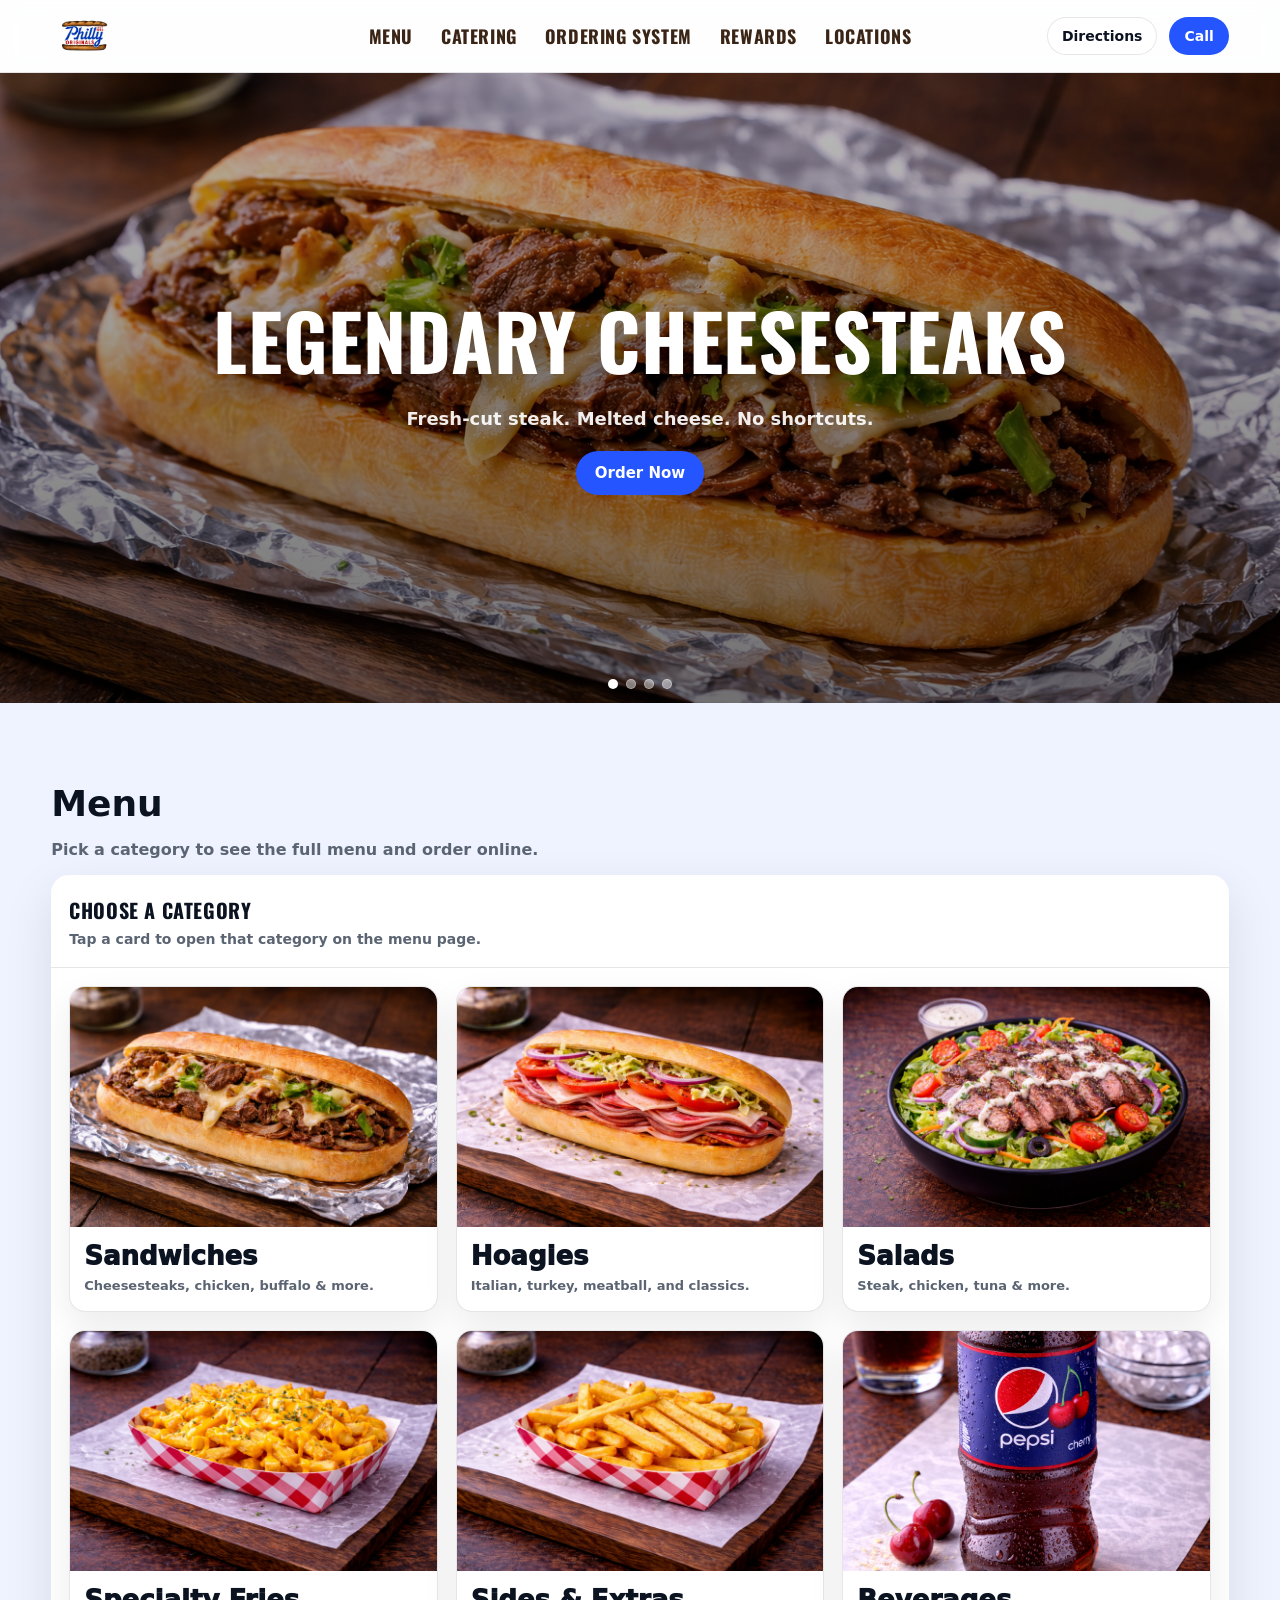
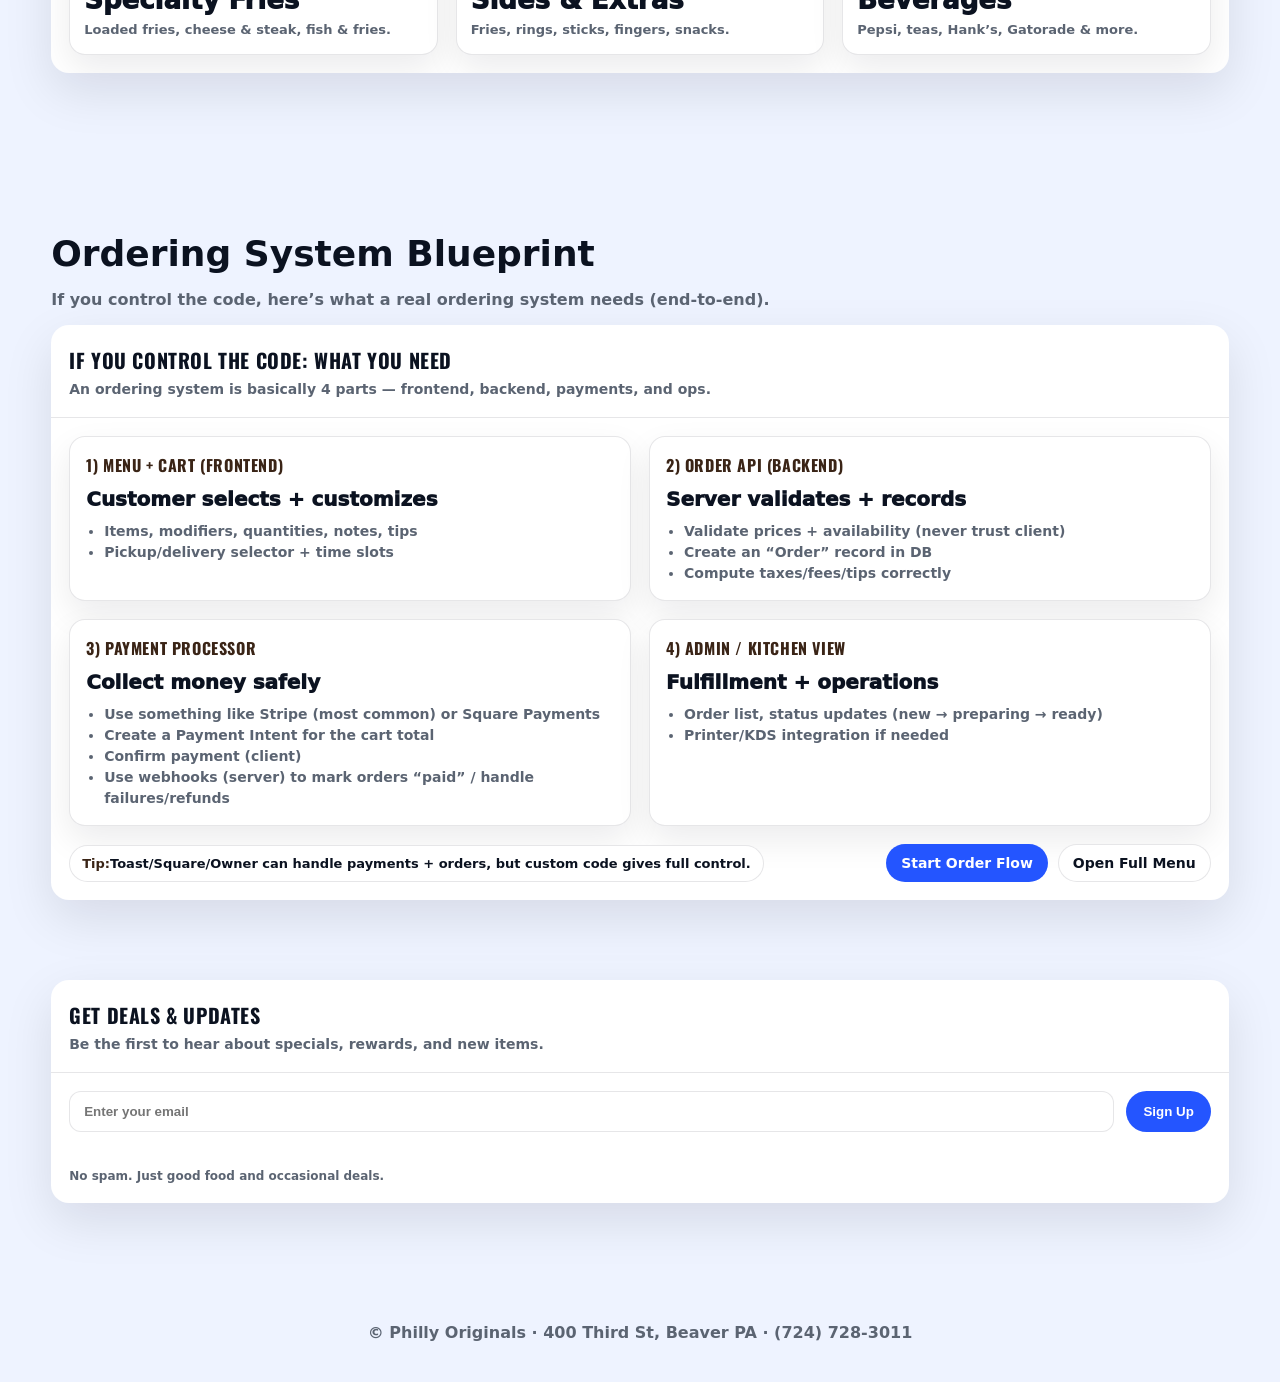
==== commit bdee4723: "Add ordering system blueprint section to index.html Added a new ordering system blueprint section wi" ====
--- a/index.html
+++ b/index.html
@@ -235,6 +235,101 @@
   line-height:1.35;
 }
 
+/* ✅ ORDERING SYSTEM BLUEPRINT (NEW) */
+.blueprint-shell{
+  background:var(--card);
+  border-radius:18px;
+  box-shadow:var(--shadow);
+  overflow:hidden;
+}
+.blueprint-head{
+  padding:20px 18px;
+  border-bottom:1px solid var(--line);
+}
+.blueprint-head .title{
+  font-family:Oswald, system-ui, sans-serif;
+  letter-spacing:.6px;
+  text-transform:uppercase;
+  font-size:20px;
+  font-weight:700;
+  margin:0 0 6px;
+}
+.blueprint-head .note{
+  color:var(--muted);
+  font-weight:600;
+  font-size:14px;
+  margin:0;
+}
+.blueprint-grid{
+  padding:18px;
+  display:grid;
+  grid-template-columns:repeat(2, 1fr);
+  gap:18px;
+}
+.bp-card{
+  background:#fff;
+  border:1px solid var(--line);
+  border-radius:16px;
+  box-shadow:0 14px 34px rgba(2,6,23,.08);
+  padding:16px;
+}
+.bp-kicker{
+  display:inline-flex;
+  align-items:center;
+  gap:10px;
+  font-family:Oswald, system-ui, sans-serif;
+  text-transform:uppercase;
+  letter-spacing:.6px;
+  font-size:16px;
+  font-weight:700;
+  color:var(--chipotle-brown);
+  margin:0 0 10px;
+}
+.bp-card h3{
+  margin:0 0 10px;
+  font-size:20px;
+  font-weight:950;
+}
+.bp-list{
+  margin:0;
+  padding-left:18px;
+  color:var(--muted);
+  font-weight:700;
+  font-size:14px;
+  line-height:1.5;
+}
+.bp-footer{
+  padding:0 18px 18px;
+  display:flex;
+  flex-wrap:wrap;
+  gap:12px;
+  align-items:center;
+  justify-content:space-between;
+}
+.bp-cta{
+  display:flex;
+  gap:10px;
+  flex-wrap:wrap;
+}
+.bp-badge{
+  display:inline-flex;
+  align-items:center;
+  justify-content:center;
+  padding:10px 12px;
+  border-radius:999px;
+  border:1px solid var(--line);
+  background:#fff;
+  font-weight:900;
+  font-size:13px;
+  color:var(--ink);
+}
+.bp-badge strong{color:var(--chipotle-brown)}
+.bp-mini{
+  color:var(--muted);
+  font-weight:700;
+  font-size:13px;
+}
+
 /* ✅ EMAIL SIGNUP */
 .signup-wrap{
   padding:0 0 80px; /* matches section rhythm */
@@ -322,6 +417,8 @@
   .category-grid{grid-template-columns:1fr}
   .cat-card .label{font-size:24px}
   .hero-content p{font-size:16px}
+
+  .blueprint-grid{grid-template-columns:1fr}
 }
 </style>
 </head>
@@ -338,6 +435,7 @@
     <nav class="nav" aria-label="Primary">
       <a href="#categories">Menu</a>
       <a href="catering.html">Catering</a>
+      <a href="#blueprint">Ordering System</a>
       <a href="rewards.html">Rewards</a>
       <a href="locations.html">Locations</a>
     </nav>
@@ -463,6 +561,72 @@
           <div class="label">Beverages</div>
           <div class="meta">Pepsi, teas, Hank’s, Gatorade & more.</div>
         </a>
+      </div>
+    </div>
+  </div>
+</section>
+
+<!-- ✅ ORDERING SYSTEM BLUEPRINT (NEW) -->
+<section id="blueprint">
+  <div class="wrap">
+    <h2 class="h2">Ordering System Blueprint</h2>
+    <p class="sub">If you control the code, here’s what a real ordering system needs (end-to-end).</p>
+
+    <div class="blueprint-shell">
+      <div class="blueprint-head">
+        <div class="title">If you control the code: what you need</div>
+        <p class="note">An ordering system is basically 4 parts — frontend, backend, payments, and ops.</p>
+      </div>
+
+      <div class="blueprint-grid" aria-label="Ordering system components">
+        <div class="bp-card">
+          <div class="bp-kicker">1) Menu + Cart (frontend)</div>
+          <h3>Customer selects + customizes</h3>
+          <ul class="bp-list">
+            <li>Items, modifiers, quantities, notes, tips</li>
+            <li>Pickup/delivery selector + time slots</li>
+          </ul>
+        </div>
+
+        <div class="bp-card">
+          <div class="bp-kicker">2) Order API (backend)</div>
+          <h3>Server validates + records</h3>
+          <ul class="bp-list">
+            <li>Validate prices + availability (never trust client)</li>
+            <li>Create an “Order” record in DB</li>
+            <li>Compute taxes/fees/tips correctly</li>
+          </ul>
+        </div>
+
+        <div class="bp-card">
+          <div class="bp-kicker">3) Payment Processor</div>
+          <h3>Collect money safely</h3>
+          <ul class="bp-list">
+            <li>Use something like Stripe (most common) or Square Payments</li>
+            <li>Create a Payment Intent for the cart total</li>
+            <li>Confirm payment (client)</li>
+            <li>Use webhooks (server) to mark orders “paid” / handle failures/refunds</li>
+          </ul>
+        </div>
+
+        <div class="bp-card">
+          <div class="bp-kicker">4) Admin / Kitchen view</div>
+          <h3>Fulfillment + operations</h3>
+          <ul class="bp-list">
+            <li>Order list, status updates (new → preparing → ready)</li>
+            <li>Printer/KDS integration if needed</li>
+          </ul>
+        </div>
+      </div>
+
+      <div class="bp-footer">
+        <div class="bp-mini">
+          <span class="bp-badge"><strong>Tip:</strong> Toast/Square/Owner can handle payments + orders, but custom code gives full control.</span>
+        </div>
+        <div class="bp-cta">
+          <a class="pill primary" href="#categories">Start Order Flow</a>
+          <a class="pill" href="menu.html">Open Full Menu</a>
+        </div>
       </div>
     </div>
   </div>
@@ -574,3 +738,4 @@
 
 </body>
 </html>
+
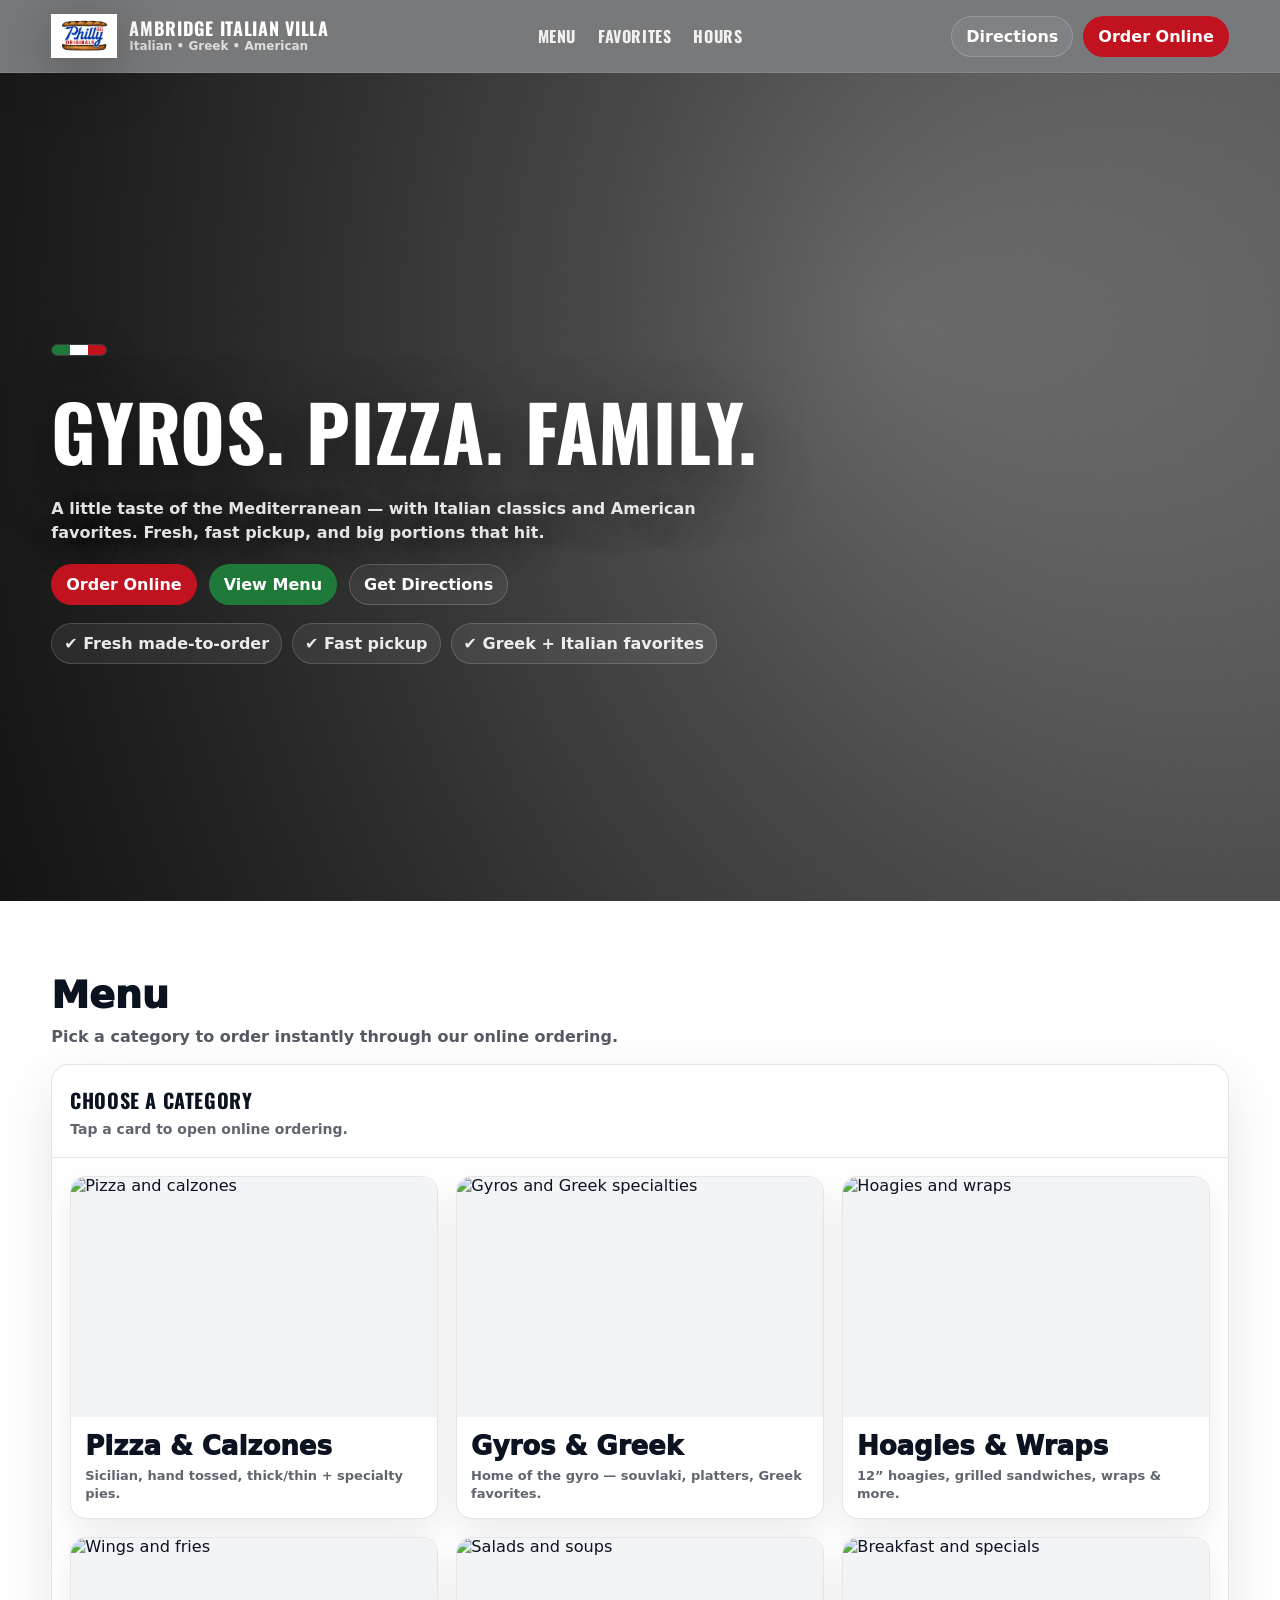
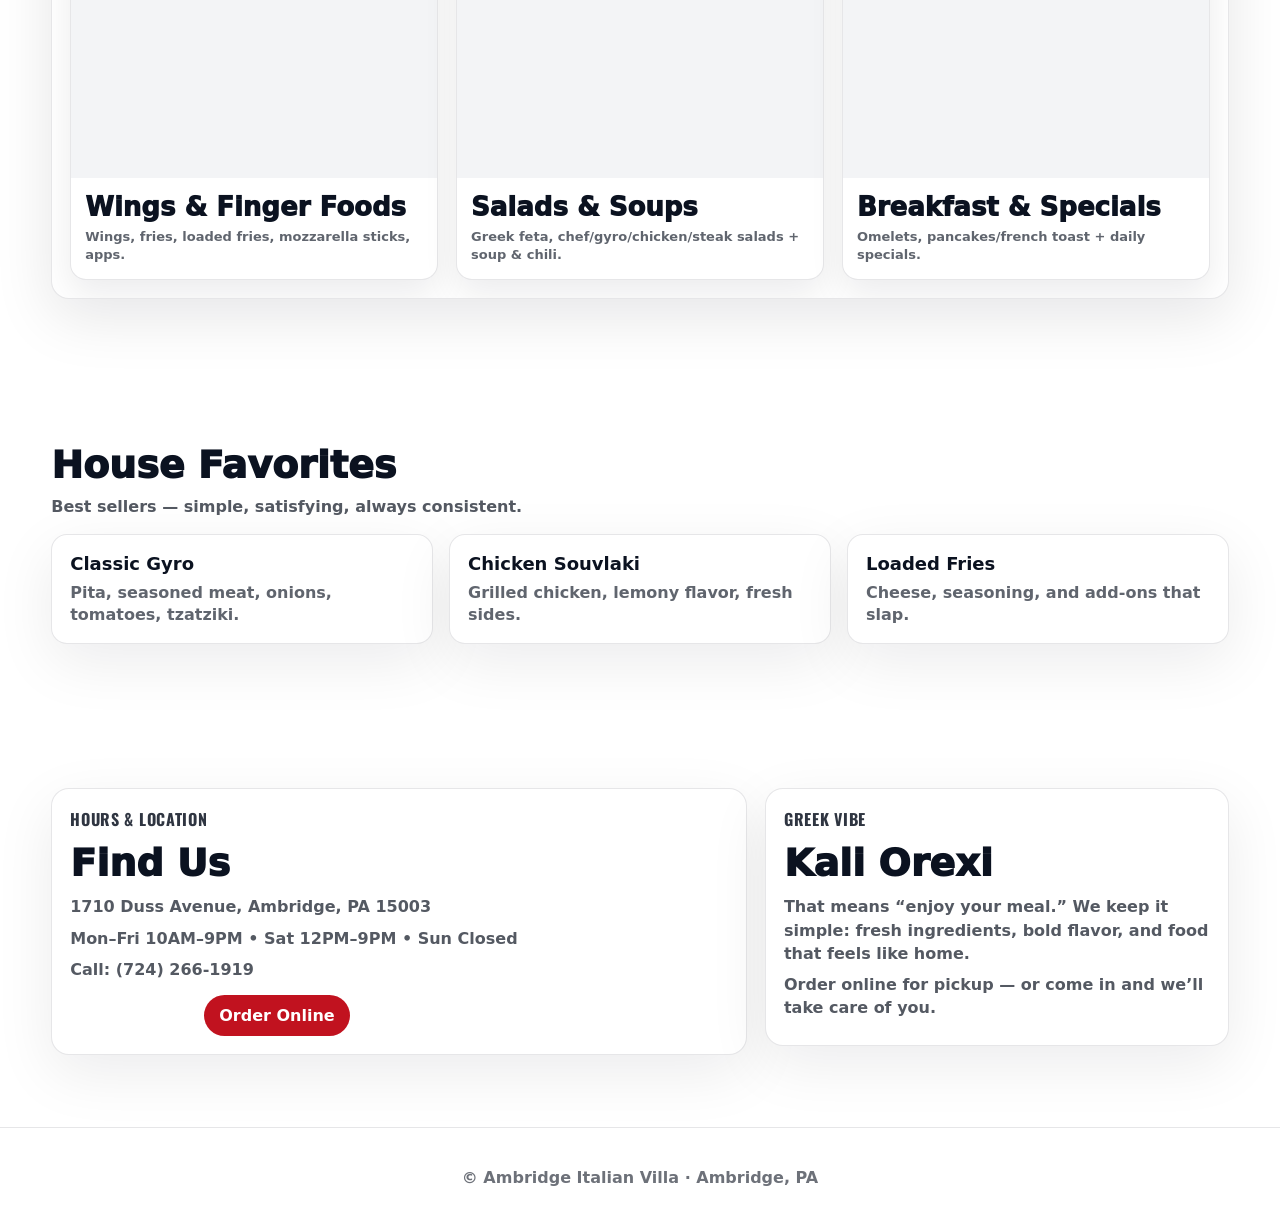
==== commit 0cb264e9: "Update index.html" ====
--- a/index.html
+++ b/index.html
@@ -3,25 +3,27 @@
 <head>
 <meta charset="utf-8"/>
 <meta name="viewport" content="width=device-width, initial-scale=1"/>
-<title>Philly Originals | Beaver, PA</title>
-<meta name="description" content="Philly Originals — Hoagies, cheesesteaks, salads, fries & more. Beaver, PA."/>
+
+<title>Ambridge Italian Villa | Ambridge, PA</title>
+<meta name="description" content="Ambridge Italian Villa — Italian, Greek, and American favorites including pizza, gyros, wings, salads, and more."/>
 
 <link href="https://fonts.googleapis.com/css2?family=Oswald:wght@600;700&display=swap" rel="stylesheet">
 
 <style>
 :root{
-  --blue-bg:#eef3ff;
-  --blue:#2455ff;
-  --blue2:#1437c9;
+  --bg:#ffffff;
   --ink:#0b1220;
-  --muted:#5b6472;
-  --max:1200px;
-
-  --chipotle-brown:#3a2416;
-  --line:rgba(11,18,32,.10);
-
-  --card:#ffffff;
-  --shadow:0 18px 50px rgba(2,6,23,.10);
+  --muted:rgba(255,255,255,.85);
+
+  /* Italian-flag palette (brand accents) */
+  --red:#c1121f;
+  --green:#1f7a3a;
+  --white:#ffffff;
+
+  --max:1180px;
+  --line:rgba(255,255,255,.18);
+  --radius:16px;
+  --shadow:0 18px 60px rgba(0,0,0,.35);
 }
 
 *{box-sizing:border-box}
@@ -30,162 +32,235 @@
   margin:0;
   font-family:system-ui,-apple-system,Segoe UI,Roboto,Arial,sans-serif;
   color:var(--ink);
-  background:var(--blue-bg);
+  background:var(--bg);
 }
 a{text-decoration:none;color:inherit}
 .wrap{width:min(var(--max),92%);margin:auto}
 
-/* HEADER */
+/* ===== Header ===== */
 header{
-  position:sticky;top:0;z-index:10;
-  background:rgba(255,255,255,.92);
+  position:sticky; top:0; z-index:20;
+  background:rgba(10,12,16,.55);
   backdrop-filter:saturate(140%) blur(10px);
-  border-bottom:1px solid var(--line);
+  border-bottom:1px solid rgba(255,255,255,.10);
 }
 .top{
   display:flex;
   align-items:center;
   justify-content:space-between;
-  gap:18px;
+  gap:14px;
   padding:14px 0;
 }
-.brand{display:flex;align-items:center;gap:12px;min-width:220px;}
-.logo{height:44px;display:block}
-
-.nav{display:flex;align-items:center;gap:28px;}
+.brand{
+  display:flex;
+  align-items:center;
+  gap:12px;
+  min-width:220px;
+  color:#fff;
+}
+.logo{
+  height:44px;
+  width:auto;
+  display:block;
+  filter:drop-shadow(0 12px 30px rgba(0,0,0,.35));
+}
+.brand-name{
+  font-family:Oswald, system-ui, sans-serif;
+  text-transform:uppercase;
+  letter-spacing:.7px;
+  font-size:18px;
+  font-weight:800;
+  line-height:1.1;
+}
+.brand-sub{
+  font-size:12px;
+  font-weight:800;
+  color:rgba(255,255,255,.75);
+}
+
+.nav{display:flex;gap:22px;align-items:center}
 .nav a{
   font-family:Oswald, system-ui, sans-serif;
-  font-weight:700;
+  text-transform:uppercase;
   letter-spacing:.6px;
-  text-transform:uppercase;
-  color:var(--chipotle-brown);
-  font-size:18px;
-}
-.nav a:hover{opacity:.75}
-
-.right{
-  display:flex;
-  align-items:center;
-  gap:12px;
-  min-width:220px;
-  justify-content:flex-end;
-}
+  font-weight:800;
+  color:rgba(255,255,255,.9);
+}
+.nav a:hover{opacity:.8}
+
+.right{display:flex;gap:10px;align-items:center;justify-content:flex-end}
+
+/* Pills / buttons */
 .pill{
   display:inline-flex;
   align-items:center;
   justify-content:center;
   padding:10px 14px;
   border-radius:999px;
-  border:1px solid var(--line);
-  background:#fff;
-  font-weight:800;
-  font-size:14px;
+  border:1px solid rgba(255,255,255,.18);
+  background:rgba(255,255,255,.06);
+  color:#fff;
+  font-weight:900;
   transition:140ms ease;
 }
-.pill.primary{background:var(--blue);border-color:transparent;color:#fff;}
-.pill.primary:hover{background:var(--blue2)}
-.pill:hover{transform:translateY(-1px)}
-
-/* ✅ HERO SLIDESHOW */
-.hero-slider{
+.pill:hover{transform:translateY(-1px); background:rgba(255,255,255,.10)}
+.pill.red{background:var(--red); border-color:transparent}
+.pill.red:hover{filter:brightness(1.05)}
+.pill.green{background:var(--green); border-color:transparent}
+.pill.green:hover{filter:brightness(1.05)}
+
+/* ===== Hero ===== */
+.hero{
   position:relative;
-  height:70vh;
-  min-height:420px;
-  overflow:hidden;
-  background:#0b1220;
-}
-.slide{
-  position:absolute;
-  inset:0;
+  min-height:92vh;
+  display:flex;
+  align-items:center;
+
+  /* ✅ Background photo */
+  background-image:url("assets/assetsgreek-platter-bg.png");
   background-size:cover;
   background-position:center;
-  opacity:0;
-  transition:opacity .8s ease;
-  transform:translateZ(0);
-}
-.slide::after{
+  background-repeat:no-repeat;
+}
+
+/* ✅ Dark tint overlay */
+.hero::before{
   content:"";
   position:absolute;
   inset:0;
-  background:linear-gradient(rgba(0,0,0,.25), rgba(0,0,0,.55));
-}
-.slide.active{opacity:1;z-index:1;}
-
-.hero-content{
+
+  /* Professional tint + depth */
+  background:
+    linear-gradient(90deg, rgba(0,0,0,.78), rgba(0,0,0,.45)),
+    radial-gradient(circle at 70% 30%, rgba(0,0,0,.10), rgba(0,0,0,.65));
+}
+
+/* subtle film grain */
+.hero::after{
+  content:"";
+  position:absolute;
+  inset:0;
+  background-image:url("data:image/svg+xml;utf8,<svg xmlns='http://www.w3.org/2000/svg' width='180' height='180'><filter id='n'><feTurbulence type='fractalNoise' baseFrequency='.8' numOctaves='2' stitchTiles='stitch'/></filter><rect width='180' height='180' filter='url(%23n)' opacity='.18'/></svg>");
+  opacity:.22;
+  mix-blend-mode:overlay;
+  pointer-events:none;
+}
+
+.hero-inner{
   position:relative;
   z-index:2;
-  height:100%;
+  padding:86px 0 56px;
+  color:#fff;
+}
+.flag-bar{
+  display:inline-flex;
+  border-radius:999px;
+  overflow:hidden;
+  border:1px solid rgba(255,255,255,.14);
+  box-shadow:0 14px 40px rgba(0,0,0,.25);
+}
+.flag-bar span{display:block; width:18px; height:10px;}
+.flag-bar .g{background:var(--green)}
+.flag-bar .w{background:#fff}
+.flag-bar .r{background:var(--red)}
+
+.hero h1{
+  font-family:Oswald, system-ui, sans-serif;
+  font-size:clamp(42px, 6vw, 86px);
+  margin:14px 0 10px;
+  text-transform:uppercase;
+  letter-spacing:.7px;
+  text-shadow:0 18px 60px rgba(0,0,0,.55);
+}
+.hero p{
+  margin:0 0 20px;
+  max-width:680px;
+  font-weight:900;
+  color:rgba(255,255,255,.88);
+  line-height:1.45;
+  text-shadow:0 12px 40px rgba(0,0,0,.45);
+}
+.hero-actions{
   display:flex;
-  flex-direction:column;
-  justify-content:center;
-  align-items:center;
-  text-align:center;
-  color:#fff;
-  padding:24px;
-}
-.hero-content h1{
-  font-family:Oswald, system-ui, sans-serif;
-  font-size:clamp(42px, 6vw, 90px);
-  margin:0 0 12px;
-  letter-spacing:.6px;
-  text-transform:uppercase;
-  text-shadow:0 12px 40px rgba(0,0,0,.55);
-}
-.hero-content p{
-  font-size:18px;
-  font-weight:800;
-  max-width:560px;
-  margin:0 0 22px;
-  color:rgba(255,255,255,.92);
-  text-shadow:0 10px 30px rgba(0,0,0,.45);
-}
-.hero-content .pill.primary{
-  font-size:15px;
-  padding:12px 18px;
-}
-
-/* dots */
-.hero-dots{
-  position:absolute;
-  left:50%;
-  bottom:14px;
-  transform:translateX(-50%);
+  flex-wrap:wrap;
+  gap:12px;
+  align-items:center;
+  margin-top:16px;
+}
+.hero-badges{
   display:flex;
+  flex-wrap:wrap;
+  gap:10px;
+  margin-top:18px;
+}
+.badge{
+  display:inline-flex;
   gap:8px;
-  z-index:5;
-}
-.hero-dot{
-  width:10px;height:10px;border-radius:999px;
-  background:rgba(255,255,255,.45);
-  border:1px solid rgba(255,255,255,.35);
-}
-.hero-dot.active{background:#fff;}
-
-/* SECTION */
-section{padding:80px 0}
-.h2{font-size:36px;font-weight:900;margin:0 0 10px}
-.sub{color:var(--muted);font-weight:600}
-
-/* CATEGORY GRID (Chipotle-style big cards) */
+  align-items:center;
+  padding:10px 12px;
+  border-radius:999px;
+  border:1px solid rgba(255,255,255,.16);
+  background:rgba(255,255,255,.07);
+  font-weight:900;
+  color:rgba(255,255,255,.90);
+}
+
+/* ===== Sections ===== */
+section{padding:72px 0}
+.section-title{
+  font-size:38px;
+  font-weight:950;
+  margin:0 0 10px;
+}
+.section-sub{
+  margin:0 0 18px;
+  color:rgba(11,18,32,.70);
+  font-weight:800;
+}
+
+.grid{
+  display:grid;
+  gap:16px;
+}
+.grid-3{grid-template-columns:repeat(3, 1fr)}
+.card{
+  border:1px solid rgba(11,18,32,.10);
+  border-radius:var(--radius);
+  padding:18px;
+  background:#fff;
+  box-shadow:0 18px 60px rgba(2,6,23,.08);
+  transition:140ms ease;
+}
+.card:hover{transform:translateY(-2px); box-shadow:0 22px 70px rgba(2,6,23,.12)}
+.card b{font-size:18px}
+.card p{margin:8px 0 0; color:rgba(11,18,32,.65); font-weight:800; line-height:1.35}
+
+/* ===== CATEGORY GRID (big image cards) ===== */
 .category-shell{
-  background:var(--card);
+  background:#fff;
   border-radius:18px;
-  box-shadow:var(--shadow);
+  box-shadow:0 18px 60px rgba(2,6,23,.10);
   overflow:hidden;
+  border:1px solid rgba(11,18,32,.10);
 }
 .category-head{
   padding:20px 18px;
-  border-bottom:1px solid var(--line);
+  border-bottom:1px solid rgba(11,18,32,.10);
 }
 .category-head .title{
   font-family:Oswald, system-ui, sans-serif;
   letter-spacing:.6px;
   text-transform:uppercase;
   font-size:20px;
-  font-weight:700;
+  font-weight:900;
   margin:0 0 6px;
 }
-.category-head .note{color:var(--muted);font-weight:600;font-size:14px;margin:0}
+.category-head .note{
+  color:rgba(11,18,32,.65);
+  font-weight:800;
+  font-size:14px;
+  margin:0;
+}
 
 .category-grid{
   padding:18px;
@@ -198,18 +273,18 @@
   border-radius:16px;
   overflow:hidden;
   background:#fff;
-  border:1px solid var(--line);
+  border:1px solid rgba(11,18,32,.10);
   box-shadow:0 14px 34px rgba(2,6,23,.08);
   transition:140ms ease;
 }
 .cat-card:hover{
   transform:translateY(-2px);
-  border-color:rgba(36,85,255,.25);
+  border-color:rgba(193,18,31,.25);
   box-shadow:0 18px 44px rgba(2,6,23,.12);
 }
 .cat-card .img{
   height:240px;
-  background:#f3f5ff;
+  background:#f3f4f6;
   overflow:hidden;
 }
 .cat-card .img img{
@@ -229,513 +304,270 @@
 }
 .cat-card .meta{
   padding:0 14px 16px;
-  color:var(--muted);
-  font-weight:700;
+  color:rgba(11,18,32,.65);
+  font-weight:800;
   font-size:13px;
   line-height:1.35;
 }
 
-/* ✅ ORDERING SYSTEM BLUEPRINT (NEW) */
-.blueprint-shell{
-  background:var(--card);
+.split{
+  display:grid;
+  grid-template-columns: 1.2fr .8fr;
+  gap:18px;
+  align-items:start;
+}
+.panel{
+  border:1px solid rgba(11,18,32,.10);
   border-radius:18px;
-  box-shadow:var(--shadow);
-  overflow:hidden;
-}
-.blueprint-head{
-  padding:20px 18px;
-  border-bottom:1px solid var(--line);
-}
-.blueprint-head .title{
-  font-family:Oswald, system-ui, sans-serif;
-  letter-spacing:.6px;
-  text-transform:uppercase;
-  font-size:20px;
-  font-weight:700;
-  margin:0 0 6px;
-}
-.blueprint-head .note{
-  color:var(--muted);
-  font-weight:600;
-  font-size:14px;
-  margin:0;
-}
-.blueprint-grid{
   padding:18px;
-  display:grid;
-  grid-template-columns:repeat(2, 1fr);
-  gap:18px;
-}
-.bp-card{
   background:#fff;
-  border:1px solid var(--line);
-  border-radius:16px;
-  box-shadow:0 14px 34px rgba(2,6,23,.08);
-  padding:16px;
-}
-.bp-kicker{
+  box-shadow:0 18px 60px rgba(2,6,23,.08);
+}
+.panel p{margin:8px 0;color:rgba(11,18,32,.70);font-weight:800;line-height:1.45}
+.kicker{
   display:inline-flex;
   align-items:center;
   gap:10px;
   font-family:Oswald, system-ui, sans-serif;
   text-transform:uppercase;
-  letter-spacing:.6px;
-  font-size:16px;
-  font-weight:700;
-  color:var(--chipotle-brown);
-  margin:0 0 10px;
-}
-.bp-card h3{
-  margin:0 0 10px;
-  font-size:20px;
-  font-weight:950;
-}
-.bp-list{
-  margin:0;
-  padding-left:18px;
-  color:var(--muted);
-  font-weight:700;
-  font-size:14px;
-  line-height:1.5;
-}
-.bp-footer{
-  padding:0 18px 18px;
-  display:flex;
-  flex-wrap:wrap;
-  gap:12px;
-  align-items:center;
-  justify-content:space-between;
-}
-.bp-cta{
-  display:flex;
-  gap:10px;
-  flex-wrap:wrap;
-}
-.bp-badge{
-  display:inline-flex;
-  align-items:center;
-  justify-content:center;
-  padding:10px 12px;
-  border-radius:999px;
-  border:1px solid var(--line);
-  background:#fff;
+  letter-spacing:.7px;
   font-weight:900;
-  font-size:13px;
-  color:var(--ink);
-}
-.bp-badge strong{color:var(--chipotle-brown)}
-.bp-mini{
-  color:var(--muted);
-  font-weight:700;
-  font-size:13px;
-}
-
-/* ✅ EMAIL SIGNUP */
-.signup-wrap{
-  padding:0 0 80px; /* matches section rhythm */
-}
-.signup-shell{
-  background:var(--card);
-  border-radius:18px;
-  box-shadow:var(--shadow);
-  overflow:hidden;
-}
-.signup-inner{
-  padding:20px 18px;
-  border-bottom:1px solid var(--line);
-}
-.signup-title{
-  font-family:Oswald, system-ui, sans-serif;
-  letter-spacing:.6px;
-  text-transform:uppercase;
-  font-size:20px;
-  font-weight:700;
-  margin:0 0 6px;
-}
-.signup-note{
-  margin:0;
-  color:var(--muted);
-  font-weight:600;
-  font-size:14px;
-}
-.signup-form{
-  padding:18px;
-  display:flex;
-  gap:12px;
-  flex-wrap:wrap;
-  align-items:center;
-}
-.signup-input{
-  flex:1;
-  min-width:240px;
-  padding:12px 14px;
-  border-radius:12px;
-  border:1px solid var(--line);
-  font-weight:800;
-  outline:none;
-}
-.signup-input:focus{
-  border-color:rgba(36,85,255,.45);
-  box-shadow:0 0 0 4px rgba(36,85,255,.10);
-}
-.signup-btn{
-  display:inline-flex;
-  align-items:center;
-  justify-content:center;
-  padding:12px 16px;
-  border-radius:999px;
-  border:1px solid transparent;
-  background:var(--blue);
-  color:#fff;
-  font-weight:900;
-  cursor:pointer;
-  transition:140ms ease;
-}
-.signup-btn:hover{background:var(--blue2); transform:translateY(-1px)}
-.signup-fineprint{
-  padding:0 18px 18px;
-  color:var(--muted);
-  font-weight:600;
-  font-size:12px;
-  line-height:1.4;
-}
-.signup-msg{
-  padding:0 18px 18px;
-  font-weight:800;
-  font-size:13px;
-}
-.signup-msg.ok{color:#0a7a35}
-.signup-msg.err{color:#b42318}
-
-/* FOOTER */
-footer{padding:40px 0;color:var(--muted);font-weight:600;text-align:center}
-
-/* MOBILE */
+  color:rgba(11,18,32,.85);
+}
+
+/* ===== Footer ===== */
+footer{
+  border-top:1px solid rgba(11,18,32,.10);
+  padding:40px 0;
+  text-align:center;
+  color:rgba(11,18,32,.60);
+  font-weight:800;
+}
+
+/* ===== Mobile ===== */
 @media(max-width:980px){
   .nav{display:none}
-  .right{min-width:auto}
+  .split{grid-template-columns:1fr}
+  .grid-3{grid-template-columns:1fr}
   .category-grid{grid-template-columns:1fr}
   .cat-card .label{font-size:24px}
-  .hero-content p{font-size:16px}
-
-  .blueprint-grid{grid-template-columns:1fr}
+  .brand{min-width:auto}
+  .right{min-width:auto}
 }
 </style>
 </head>
 
 <body>
 
+<!-- ✅ Change these once -->
+<script>
+  window.TOAST_ORDER_URL = "https://www.toasttab.com/local/order/ambridge-italian-villa-1710-duss-ave";
+  window.GMAPS_DIRECTIONS_URL = "https://www.google.com/maps/dir/?api=1&destination=1710%20Duss%20Avenue%2C%20Ambridge%2C%20PA%2015003";
+</script>
+
 <header>
   <div class="wrap top">
-    <a class="brand" href="index.html" aria-label="Philly Originals Home">
-      <img src="assets/logo.png" class="logo" alt="Philly Originals"
-           onerror="this.src='data:image/svg+xml;utf8,<svg xmlns=%22http://www.w3.org/2000/svg%22 width=%22160%22 height=%2244%22><rect width=%22100%25%22 height=%22100%25%22 fill=%22%23ffffff%22/><text x=%2250%25%22 y=%2258%25%22 text-anchor=%22middle%22 font-family=%22Arial%22 font-size=%2216%22 fill=%22%230b1220%22>Philly Originals</text></svg>';"/>
+    <a class="brand" href="#top" aria-label="Home">
+      <img class="logo" src="assets/logo.png" alt="Ambridge Italian Villa"
+           onerror="this.onerror=null;this.src='data:image/svg+xml;utf8,<svg xmlns=%22http://www.w3.org/2000/svg%22 width=%22220%22 height=%2244%22><rect width=%22100%25%22 height=%22100%25%22 fill=%22transparent%22/><text x=%2250%25%22 y=%2258%25%22 text-anchor=%22middle%22 font-family=%22Arial%22 font-size=%2216%22 fill=%22white%22>Ambridge Italian Villa</text></svg>';">
+      <div>
+        <div class="brand-name">Ambridge Italian Villa</div>
+        <div class="brand-sub">Italian • Greek • American</div>
+      </div>
     </a>
 
     <nav class="nav" aria-label="Primary">
-      <a href="#categories">Menu</a>
-      <a href="catering.html">Catering</a>
-      <a href="#blueprint">Ordering System</a>
-      <a href="rewards.html">Rewards</a>
-      <a href="locations.html">Locations</a>
+      <a href="#menu">Menu</a>
+      <a href="#favorites">Favorites</a>
+      <a href="#hours">Hours</a>
     </nav>
 
     <div class="right">
-      <a class="pill" href="locations.html">Directions</a>
-      <a class="pill primary" href="tel:+17247283011">Call</a>
+      <a class="pill" href="#" id="directionsTop">Directions</a>
+      <a class="pill red" href="#" id="orderTop" target="_blank" rel="noopener">Order Online</a>
     </div>
   </div>
 </header>
 
-<!-- ✅ HERO SLIDESHOW -->
-<div class="hero-slider" aria-label="Featured items">
-  <div class="slide active" style="background-image:url('assets/01-sandwich-philadelphia-cheesesteak.png')">
-    <div class="hero-content">
-      <h1>LEGENDARY CHEESESTEAKS</h1>
-      <p>Fresh-cut steak. Melted cheese. No shortcuts.</p>
-      <a href="#categories" class="pill primary">Order Now</a>
+<main id="top">
+  <div class="hero" role="img" aria-label="Greek platter background">
+    <div class="wrap hero-inner">
+      <div class="flag-bar" aria-hidden="true">
+        <span class="g"></span><span class="w"></span><span class="r"></span>
+      </div>
+
+      <h1>Gyros. Pizza. Family.</h1>
+      <p>
+        A little taste of the Mediterranean — with Italian classics and American favorites.
+        Fresh, fast pickup, and big portions that hit.
+      </p>
+
+      <div class="hero-actions">
+        <a class="pill red" href="#" id="orderHero" target="_blank" rel="noopener">Order Online</a>
+        <a class="pill green" href="#menu">View Menu</a>
+        <a class="pill" href="#" id="directionsHero">Get Directions</a>
+      </div>
+
+      <div class="hero-badges">
+        <span class="badge">✔ Fresh made-to-order</span>
+        <span class="badge">✔ Fast pickup</span>
+        <span class="badge">✔ Greek + Italian favorites</span>
+      </div>
     </div>
   </div>
 
-  <div class="slide" style="background-image:url('assets/07-hoagie-italian.png')">
-    <div class="hero-content">
-      <h1>STACKED HOAGIES</h1>
-      <p>Classic, loaded, and made to order.</p>
-      <a href="#categories" class="pill primary">View Menu</a>
+  <!-- ✅ CATEGORY SELECT MENU (matches Italian Villa menu) -->
+  <section id="menu">
+    <div class="wrap">
+      <h2 class="section-title">Menu</h2>
+      <p class="section-sub">Pick a category to order instantly through our online ordering.</p>
+
+      <div class="category-shell">
+        <div class="category-head">
+          <div class="title">Choose a Category</div>
+          <p class="note">Tap a card to open online ordering.</p>
+        </div>
+
+        <div class="category-grid" aria-label="Menu categories">
+          <a class="cat-card" href="#" data-order aria-label="Pizza & Calzones">
+            <div class="img">
+              <img src="assets/cat-pizza-calzone.png" alt="Pizza and calzones"
+                   loading="lazy" decoding="async"
+                   onerror="this.onerror=null;this.src='assets/assetsgreek-platter-bg.png';">
+            </div>
+            <div class="label">Pizza & Calzones</div>
+            <div class="meta">Sicilian, hand tossed, thick/thin + specialty pies.</div>
+          </a>
+
+          <a class="cat-card" href="#" data-order aria-label="Gyros & Greek Specialties">
+            <div class="img">
+              <img src="assets/cat-gyros.png" alt="Gyros and Greek specialties"
+                   loading="lazy" decoding="async"
+                   onerror="this.onerror=null;this.src='assets/assetsgreek-platter-bg.png';">
+            </div>
+            <div class="label">Gyros & Greek</div>
+            <div class="meta">Home of the gyro — souvlaki, platters, Greek favorites.</div>
+          </a>
+
+          <a class="cat-card" href="#" data-order aria-label="Hoagies, Sandwiches & Wraps">
+            <div class="img">
+              <img src="assets/cat-hoagies-wraps.png" alt="Hoagies and wraps"
+                   loading="lazy" decoding="async"
+                   onerror="this.onerror=null;this.src='assets/assetsgreek-platter-bg.png';">
+            </div>
+            <div class="label">Hoagies & Wraps</div>
+            <div class="meta">12” hoagies, grilled sandwiches, wraps & more.</div>
+          </a>
+
+          <a class="cat-card" href="#" data-order aria-label="Wings, Fries & Finger Foods">
+            <div class="img">
+              <img src="assets/cat-wings-fries.png" alt="Wings and fries"
+                   loading="lazy" decoding="async"
+                   onerror="this.onerror=null;this.src='assets/assetsgreek-platter-bg.png';">
+            </div>
+            <div class="label">Wings & Finger Foods</div>
+            <div class="meta">Wings, fries, loaded fries, mozzarella sticks, apps.</div>
+          </a>
+
+          <a class="cat-card" href="#" data-order aria-label="Salads & Soups">
+            <div class="img">
+              <img src="assets/cat-salads-soups.png" alt="Salads and soups"
+                   loading="lazy" decoding="async"
+                   onerror="this.onerror=null;this.src='assets/assetsgreek-platter-bg.png';">
+            </div>
+            <div class="label">Salads & Soups</div>
+            <div class="meta">Greek feta, chef/gyro/chicken/steak salads + soup & chili.</div>
+          </a>
+
+          <a class="cat-card" href="#" data-order aria-label="Breakfast & Daily Specials">
+            <div class="img">
+              <img src="assets/cat-breakfast.png" alt="Breakfast and specials"
+                   loading="lazy" decoding="async"
+                   onerror="this.onerror=null;this.src='assets/assetsgreek-platter-bg.png';">
+            </div>
+            <div class="label">Breakfast & Specials</div>
+            <div class="meta">Omelets, pancakes/french toast + daily specials.</div>
+          </a>
+        </div>
+      </div>
     </div>
-  </div>
-
-  <div class="slide" style="background-image:url('assets/34-side-cheese-fries.png')">
-    <div class="hero-content">
-      <h1>SIDES THAT HIT</h1>
-      <p>Don’t skip the fries.</p>
-      <a href="#categories" class="pill primary">Add a Side</a>
+  </section>
+
+  <section id="favorites">
+    <div class="wrap">
+      <h2 class="section-title">House Favorites</h2>
+      <p class="section-sub">Best sellers — simple, satisfying, always consistent.</p>
+
+      <div class="grid grid-3">
+        <div class="card"><b>Classic Gyro</b><p>Pita, seasoned meat, onions, tomatoes, tzatziki.</p></div>
+        <div class="card"><b>Chicken Souvlaki</b><p>Grilled chicken, lemony flavor, fresh sides.</p></div>
+        <div class="card"><b>Loaded Fries</b><p>Cheese, seasoning, and add-ons that slap.</p></div>
+      </div>
     </div>
-  </div>
-
-  <div class="slide" style="background-image:url('assets/58-drink-cherry-pepsi.png')">
-    <div class="hero-content">
-      <h1>ICE-COLD DRINKS</h1>
-      <p>Cherry Pepsi — a classic.</p>
-      <a href="#categories" class="pill primary">Grab One</a>
+  </section>
+
+  <section id="hours">
+    <div class="wrap">
+      <div class="split">
+        <div class="panel">
+          <div class="kicker">Hours & Location</div>
+          <h2 class="section-title" style="margin-top:10px;">Find Us</h2>
+          <p><b>1710 Duss Avenue, Ambridge, PA 15003</b></p>
+          <p>Mon–Fri 10AM–9PM • Sat 12PM–9PM • Sun Closed</p>
+          <p>Call: <a href="tel:+17242661919"><b>(724) 266-1919</b></a></p>
+
+          <div style="display:flex;gap:12px;flex-wrap:wrap;margin-top:14px;">
+            <a class="pill" href="#" id="directionsHours" target="_blank" rel="noopener">Directions</a>
+            <a class="pill red" href="#" id="orderHours" target="_blank" rel="noopener">Order Online</a>
+          </div>
+        </div>
+
+        <div class="panel">
+          <div class="kicker">Greek Vibe</div>
+          <h2 class="section-title" style="margin-top:10px;">Kali Orexi</h2>
+          <p>
+            That means “enjoy your meal.”
+            We keep it simple: fresh ingredients, bold flavor, and food that feels like home.
+          </p>
+          <p>
+            Order online for pickup — or come in and we’ll take care of you.
+          </p>
+        </div>
+      </div>
     </div>
-  </div>
-
-  <div class="hero-dots" aria-hidden="true">
-    <span class="hero-dot active"></span>
-    <span class="hero-dot"></span>
-    <span class="hero-dot"></span>
-    <span class="hero-dot"></span>
-  </div>
-</div>
-
-<!-- ✅ CATEGORY SELECT SECTION -->
-<section id="categories">
-  <div class="wrap">
-    <h2 class="h2">Menu</h2>
-    <p class="sub">Pick a category to see the full menu and order online.</p>
-
-    <div class="category-shell">
-      <div class="category-head">
-        <div class="title">Choose a Category</div>
-        <p class="note">Tap a card to open that category on the menu page.</p>
-      </div>
-
-      <div class="category-grid" aria-label="Menu categories">
-        <a class="cat-card" href="menu.html?cat=sandwich" aria-label="Open Sandwiches">
-          <div class="img">
-            <img src="assets/cat-sandwiches.png" alt="Sandwiches"
-                 loading="lazy" decoding="async"
-                 onerror="this.onerror=null;this.src='assets/01-sandwich-philadelphia-cheesesteak.png';">
-          </div>
-          <div class="label">Sandwiches</div>
-          <div class="meta">Cheesesteaks, chicken, buffalo & more.</div>
-        </a>
-
-        <a class="cat-card" href="menu.html?cat=hoagie" aria-label="Open Hoagies">
-          <div class="img">
-            <img src="assets/cat-hoagies.png" alt="Hoagies"
-                 loading="lazy" decoding="async"
-                 onerror="this.onerror=null;this.src='assets/07-hoagie-italian.png';">
-          </div>
-          <div class="label">Hoagies</div>
-          <div class="meta">Italian, turkey, meatball, and classics.</div>
-        </a>
-
-        <a class="cat-card" href="menu.html?cat=salads" aria-label="Open Salads">
-          <div class="img">
-            <img src="assets/cat-salads.png" alt="Salads"
-                 loading="lazy" decoding="async"
-                 onerror="this.onerror=null;this.src='assets/24-salad-steak.png';">
-          </div>
-          <div class="label">Salads</div>
-          <div class="meta">Steak, chicken, tuna & more.</div>
-        </a>
-
-        <a class="cat-card" href="menu.html?cat=specialty-fries" aria-label="Open Specialty Fries">
-          <div class="img">
-            <img src="assets/cat-specialty-fries.png" alt="Specialty Fries"
-                 loading="lazy" decoding="async"
-                 onerror="this.onerror=null;this.src='assets/34-side-cheese-fries.png';">
-          </div>
-          <div class="label">Specialty Fries</div>
-          <div class="meta">Loaded fries, cheese & steak, fish & fries.</div>
-        </a>
-
-        <a class="cat-card" href="menu.html?cat=sides-extras" aria-label="Open Sides and Extras">
-          <div class="img">
-            <img src="assets/cat-sides-extras.png" alt="Sides & Extras"
-                 loading="lazy" decoding="async"
-                 onerror="this.onerror=null;this.src='assets/32-side-fries.png';">
-          </div>
-          <div class="label">Sides & Extras</div>
-          <div class="meta">Fries, rings, sticks, fingers, snacks.</div>
-        </a>
-
-        <a class="cat-card" href="menu.html?cat=beverages" aria-label="Open Beverages">
-          <div class="img">
-            <img src="assets/cat-beverages.png" alt="Beverages"
-                 loading="lazy" decoding="async"
-                 onerror="this.onerror=null;this.src='assets/58-drink-cherry-pepsi.png';">
-          </div>
-          <div class="label">Beverages</div>
-          <div class="meta">Pepsi, teas, Hank’s, Gatorade & more.</div>
-        </a>
-      </div>
-    </div>
-  </div>
-</section>
-
-<!-- ✅ ORDERING SYSTEM BLUEPRINT (NEW) -->
-<section id="blueprint">
-  <div class="wrap">
-    <h2 class="h2">Ordering System Blueprint</h2>
-    <p class="sub">If you control the code, here’s what a real ordering system needs (end-to-end).</p>
-
-    <div class="blueprint-shell">
-      <div class="blueprint-head">
-        <div class="title">If you control the code: what you need</div>
-        <p class="note">An ordering system is basically 4 parts — frontend, backend, payments, and ops.</p>
-      </div>
-
-      <div class="blueprint-grid" aria-label="Ordering system components">
-        <div class="bp-card">
-          <div class="bp-kicker">1) Menu + Cart (frontend)</div>
-          <h3>Customer selects + customizes</h3>
-          <ul class="bp-list">
-            <li>Items, modifiers, quantities, notes, tips</li>
-            <li>Pickup/delivery selector + time slots</li>
-          </ul>
-        </div>
-
-        <div class="bp-card">
-          <div class="bp-kicker">2) Order API (backend)</div>
-          <h3>Server validates + records</h3>
-          <ul class="bp-list">
-            <li>Validate prices + availability (never trust client)</li>
-            <li>Create an “Order” record in DB</li>
-            <li>Compute taxes/fees/tips correctly</li>
-          </ul>
-        </div>
-
-        <div class="bp-card">
-          <div class="bp-kicker">3) Payment Processor</div>
-          <h3>Collect money safely</h3>
-          <ul class="bp-list">
-            <li>Use something like Stripe (most common) or Square Payments</li>
-            <li>Create a Payment Intent for the cart total</li>
-            <li>Confirm payment (client)</li>
-            <li>Use webhooks (server) to mark orders “paid” / handle failures/refunds</li>
-          </ul>
-        </div>
-
-        <div class="bp-card">
-          <div class="bp-kicker">4) Admin / Kitchen view</div>
-          <h3>Fulfillment + operations</h3>
-          <ul class="bp-list">
-            <li>Order list, status updates (new → preparing → ready)</li>
-            <li>Printer/KDS integration if needed</li>
-          </ul>
-        </div>
-      </div>
-
-      <div class="bp-footer">
-        <div class="bp-mini">
-          <span class="bp-badge"><strong>Tip:</strong> Toast/Square/Owner can handle payments + orders, but custom code gives full control.</span>
-        </div>
-        <div class="bp-cta">
-          <a class="pill primary" href="#categories">Start Order Flow</a>
-          <a class="pill" href="menu.html">Open Full Menu</a>
-        </div>
-      </div>
-    </div>
-  </div>
-</section>
-
-<!-- ✅ EMAIL SIGNUP (NEW) -->
-<div class="signup-wrap" id="signup">
-  <div class="wrap">
-    <div class="signup-shell">
-      <div class="signup-inner">
-        <div class="signup-title">Get Deals & Updates</div>
-        <p class="signup-note">Be the first to hear about specials, rewards, and new items.</p>
-      </div>
-
-      <form class="signup-form" id="emailSignupForm" novalidate>
-        <input
-          class="signup-input"
-          id="emailInput"
-          type="email"
-          inputmode="email"
-          autocomplete="email"
-          placeholder="Enter your email"
-          aria-label="Email address"
-          required
-        />
-        <button class="signup-btn" type="submit">Sign Up</button>
-      </form>
-
-      <div class="signup-msg" id="signupMsg" aria-live="polite"></div>
-
-      <div class="signup-fineprint">
-        No spam. Just good food and occasional deals.
-      </div>
-    </div>
-  </div>
-</div>
+  </section>
+</main>
 
 <footer>
-  © Philly Originals · 400 Third St, Beaver PA · (724) 728-3011
+  © Ambridge Italian Villa · Ambridge, PA
 </footer>
 
-<!-- ✅ HERO SLIDESHOW JS -->
 <script>
 (function(){
-  const slides = document.querySelectorAll(".hero-slider .slide");
-  const dots = document.querySelectorAll(".hero-slider .hero-dot");
-  if(!slides.length) return;
-
-  let current = 0;
-  const INTERVAL_MS = 5000;
-
-  function setSlide(i){
-    slides[current].classList.remove("active");
-    if(dots[current]) dots[current].classList.remove("active");
-
-    current = i;
-
-    slides[current].classList.add("active");
-    if(dots[current]) dots[current].classList.add("active");
-  }
-
-  setInterval(() => {
-    setSlide((current + 1) % slides.length);
-  }, INTERVAL_MS);
-})();
-</script>
-
-<!-- ✅ EMAIL SIGNUP JS (NEW) -->
-<script>
-(function(){
-  // ✅ Change this to your real inbox if you want signups emailed to you.
-  // Fastest zero-backend approach: opens user's email app with the signup email.
-  const DESTINATION_EMAIL = "phillyoriginalsbeaver@gmail.com";
-
-  const form = document.getElementById("emailSignupForm");
-  const input = document.getElementById("emailInput");
-  const msg = document.getElementById("signupMsg");
-
-  function setMsg(text, ok){
-    msg.textContent = text;
-    msg.className = "signup-msg " + (ok ? "ok" : "err");
-  }
-
-  function isValidEmail(email){
-    // Simple, safe validation (not over-strict)
-    return /^[^\s@]+@[^\s@]+\.[^\s@]{2,}$/.test(String(email).trim());
-  }
-
-  form.addEventListener("submit", function(e){
-    e.preventDefault();
-    const email = (input.value || "").trim();
-
-    if(!isValidEmail(email)){
-      setMsg("Please enter a valid email address.", false);
-      input.focus();
-      return;
-    }
-
-    // Open mail client with email included (reliable, no server needed)
-    const subject = encodeURIComponent("Email Signup - Philly Originals");
-    const body = encodeURIComponent("Please add this email to the list:\n\n" + email + "\n");
-    window.location.href = `mailto:${DESTINATION_EMAIL}?subject=${subject}&body=${body}`;
-
-    setMsg("Thanks! You’re all set.", true);
-    form.reset();
+  const orderUrl = window.TOAST_ORDER_URL;
+  const mapsUrl = window.GMAPS_DIRECTIONS_URL;
+
+  // Order links
+  ["orderTop","orderHero","orderHours"].forEach(id=>{
+    const el = document.getElementById(id);
+    if(el) el.href = orderUrl;
+  });
+
+  // Directions links
+  ["directionsTop","directionsHero","directionsHours"].forEach(id=>{
+    const el = document.getElementById(id);
+    if(el){ el.href = mapsUrl; el.target="_blank"; el.rel="noopener"; }
+  });
+
+  // Any element with data-order opens ordering
+  document.querySelectorAll("[data-order]").forEach(el=>{
+    el.addEventListener("click", (e)=>{
+      e.preventDefault();
+      window.open(orderUrl, "_blank", "noopener");
+    });
   });
 })();
 </script>
 
 </body>
 </html>
-
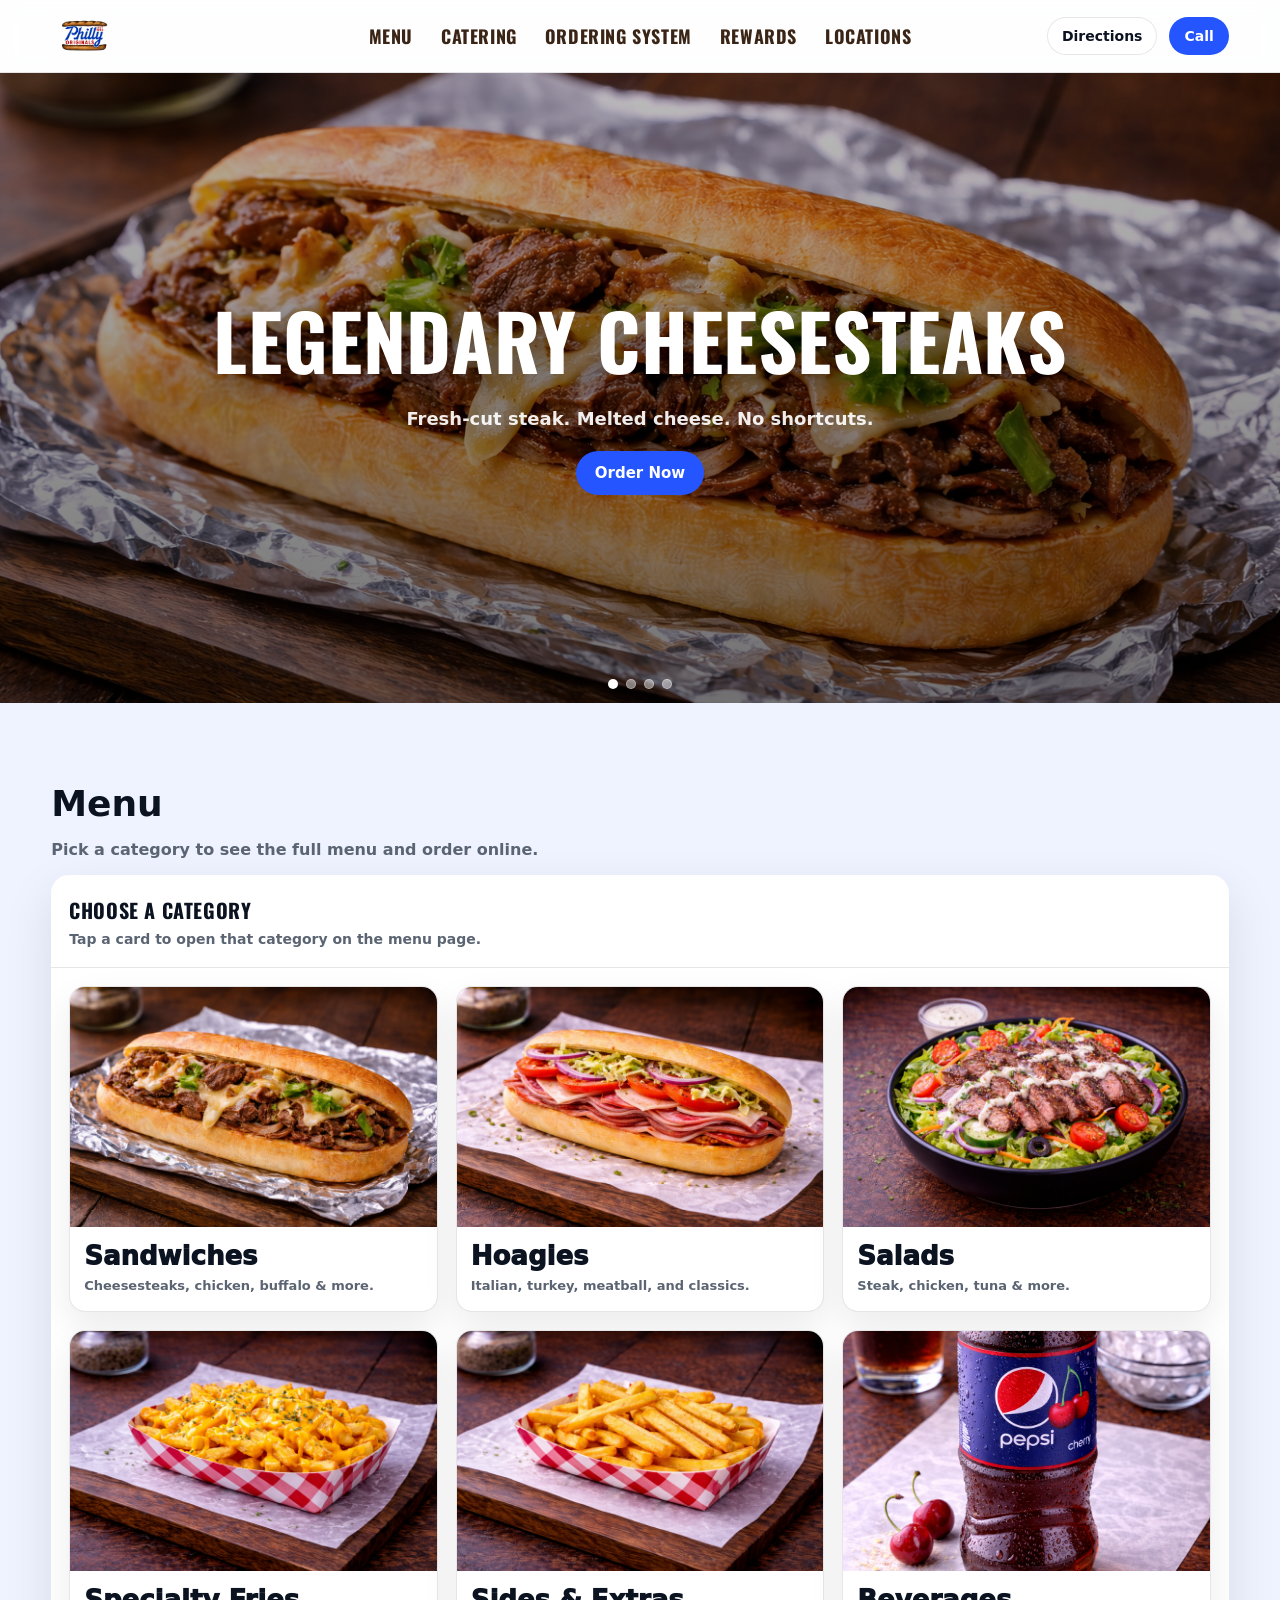
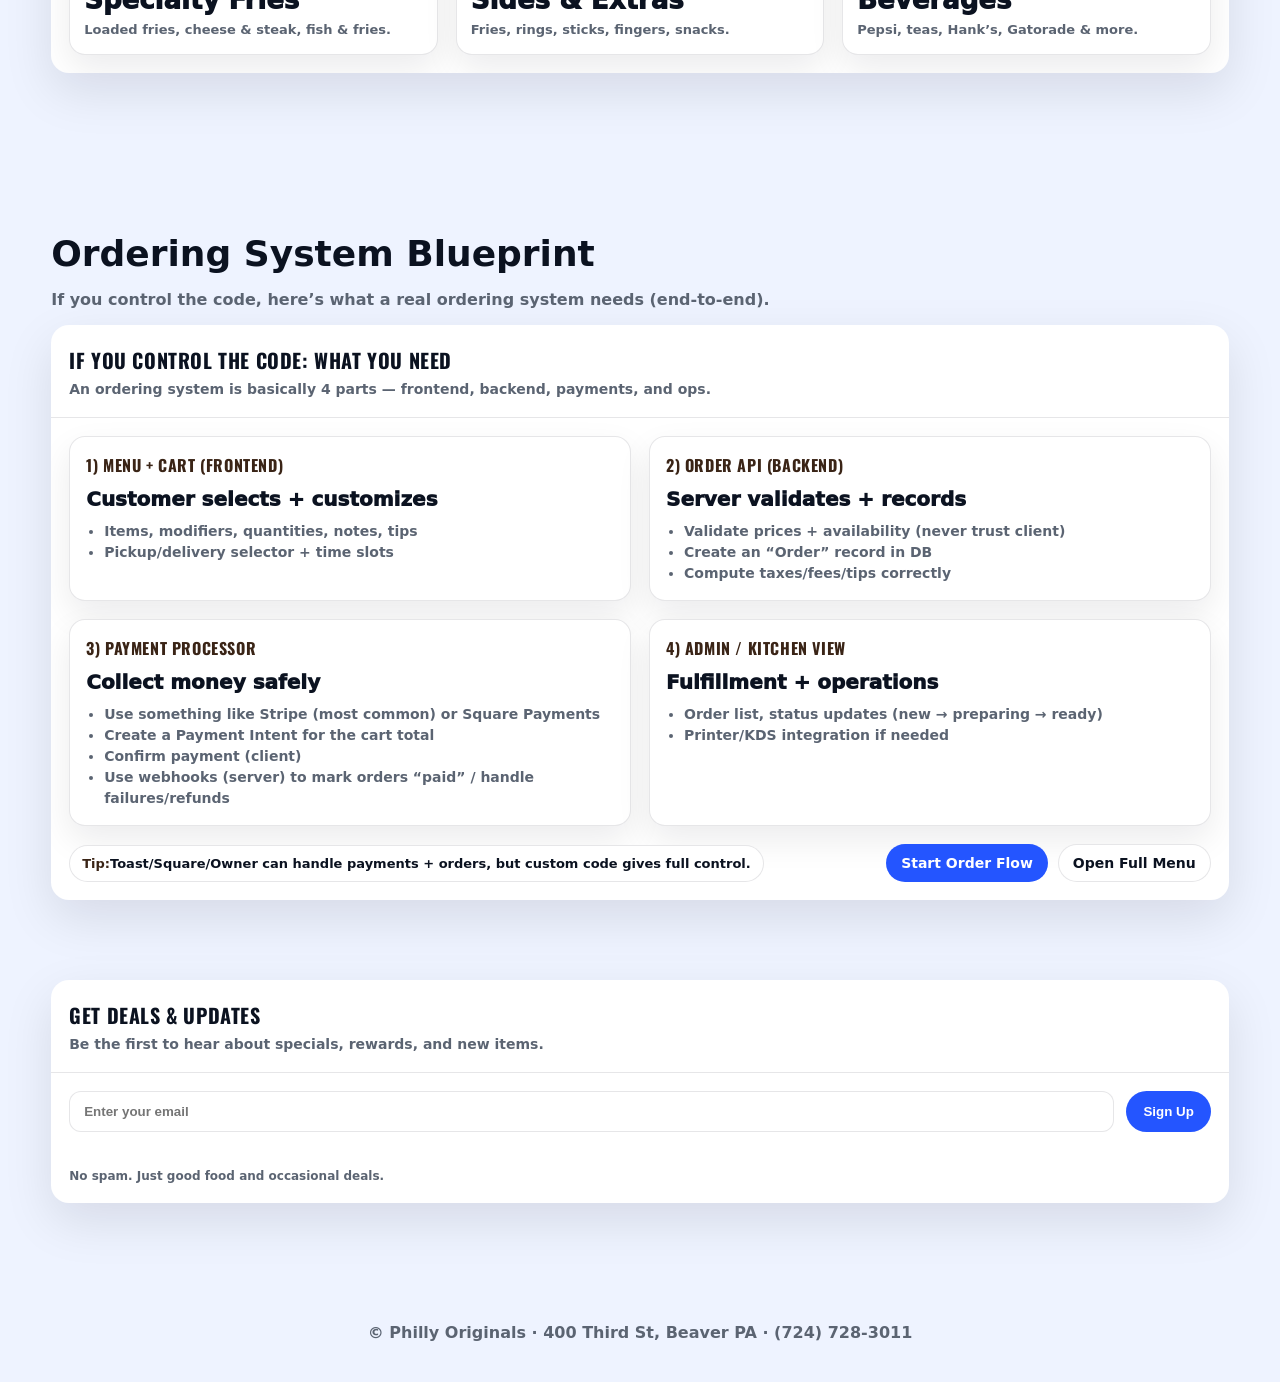
==== commit be15dfb6: "Update index.html" ====
--- a/index.html
+++ b/index.html
@@ -3,27 +3,25 @@
 <head>
 <meta charset="utf-8"/>
 <meta name="viewport" content="width=device-width, initial-scale=1"/>
-
-<title>Ambridge Italian Villa | Ambridge, PA</title>
-<meta name="description" content="Ambridge Italian Villa — Italian, Greek, and American favorites including pizza, gyros, wings, salads, and more."/>
+<title>Philly Originals | Beaver, PA</title>
+<meta name="description" content="Philly Originals — Hoagies, cheesesteaks, salads, fries & more. Beaver, PA."/>
 
 <link href="https://fonts.googleapis.com/css2?family=Oswald:wght@600;700&display=swap" rel="stylesheet">
 
 <style>
 :root{
-  --bg:#ffffff;
+  --blue-bg:#eef3ff;
+  --blue:#2455ff;
+  --blue2:#1437c9;
   --ink:#0b1220;
-  --muted:rgba(255,255,255,.85);
-
-  /* Italian-flag palette (brand accents) */
-  --red:#c1121f;
-  --green:#1f7a3a;
-  --white:#ffffff;
-
-  --max:1180px;
-  --line:rgba(255,255,255,.18);
-  --radius:16px;
-  --shadow:0 18px 60px rgba(0,0,0,.35);
+  --muted:#5b6472;
+  --max:1200px;
+
+  --chipotle-brown:#3a2416;
+  --line:rgba(11,18,32,.10);
+
+  --card:#ffffff;
+  --shadow:0 18px 50px rgba(2,6,23,.10);
 }
 
 *{box-sizing:border-box}
@@ -32,235 +30,162 @@
   margin:0;
   font-family:system-ui,-apple-system,Segoe UI,Roboto,Arial,sans-serif;
   color:var(--ink);
-  background:var(--bg);
+  background:var(--blue-bg);
 }
 a{text-decoration:none;color:inherit}
 .wrap{width:min(var(--max),92%);margin:auto}
 
-/* ===== Header ===== */
+/* HEADER */
 header{
-  position:sticky; top:0; z-index:20;
-  background:rgba(10,12,16,.55);
+  position:sticky;top:0;z-index:10;
+  background:rgba(255,255,255,.92);
   backdrop-filter:saturate(140%) blur(10px);
-  border-bottom:1px solid rgba(255,255,255,.10);
+  border-bottom:1px solid var(--line);
 }
 .top{
   display:flex;
   align-items:center;
   justify-content:space-between;
-  gap:14px;
+  gap:18px;
   padding:14px 0;
 }
-.brand{
+.brand{display:flex;align-items:center;gap:12px;min-width:220px;}
+.logo{height:44px;display:block}
+
+.nav{display:flex;align-items:center;gap:28px;}
+.nav a{
+  font-family:Oswald, system-ui, sans-serif;
+  font-weight:700;
+  letter-spacing:.6px;
+  text-transform:uppercase;
+  color:var(--chipotle-brown);
+  font-size:18px;
+}
+.nav a:hover{opacity:.75}
+
+.right{
   display:flex;
   align-items:center;
   gap:12px;
   min-width:220px;
-  color:#fff;
-}
-.logo{
-  height:44px;
-  width:auto;
-  display:block;
-  filter:drop-shadow(0 12px 30px rgba(0,0,0,.35));
-}
-.brand-name{
-  font-family:Oswald, system-ui, sans-serif;
-  text-transform:uppercase;
-  letter-spacing:.7px;
-  font-size:18px;
-  font-weight:800;
-  line-height:1.1;
-}
-.brand-sub{
-  font-size:12px;
-  font-weight:800;
-  color:rgba(255,255,255,.75);
-}
-
-.nav{display:flex;gap:22px;align-items:center}
-.nav a{
-  font-family:Oswald, system-ui, sans-serif;
-  text-transform:uppercase;
-  letter-spacing:.6px;
-  font-weight:800;
-  color:rgba(255,255,255,.9);
-}
-.nav a:hover{opacity:.8}
-
-.right{display:flex;gap:10px;align-items:center;justify-content:flex-end}
-
-/* Pills / buttons */
+  justify-content:flex-end;
+}
 .pill{
   display:inline-flex;
   align-items:center;
   justify-content:center;
   padding:10px 14px;
   border-radius:999px;
-  border:1px solid rgba(255,255,255,.18);
-  background:rgba(255,255,255,.06);
-  color:#fff;
-  font-weight:900;
+  border:1px solid var(--line);
+  background:#fff;
+  font-weight:800;
+  font-size:14px;
   transition:140ms ease;
 }
-.pill:hover{transform:translateY(-1px); background:rgba(255,255,255,.10)}
-.pill.red{background:var(--red); border-color:transparent}
-.pill.red:hover{filter:brightness(1.05)}
-.pill.green{background:var(--green); border-color:transparent}
-.pill.green:hover{filter:brightness(1.05)}
-
-/* ===== Hero ===== */
-.hero{
+.pill.primary{background:var(--blue);border-color:transparent;color:#fff;}
+.pill.primary:hover{background:var(--blue2)}
+.pill:hover{transform:translateY(-1px)}
+
+/* ✅ HERO SLIDESHOW */
+.hero-slider{
   position:relative;
-  min-height:92vh;
-  display:flex;
-  align-items:center;
-
-  /* ✅ Background photo */
-  background-image:url("assets/assetsgreek-platter-bg.png");
+  height:70vh;
+  min-height:420px;
+  overflow:hidden;
+  background:#0b1220;
+}
+.slide{
+  position:absolute;
+  inset:0;
   background-size:cover;
   background-position:center;
-  background-repeat:no-repeat;
-}
-
-/* ✅ Dark tint overlay */
-.hero::before{
+  opacity:0;
+  transition:opacity .8s ease;
+  transform:translateZ(0);
+}
+.slide::after{
   content:"";
   position:absolute;
   inset:0;
-
-  /* Professional tint + depth */
-  background:
-    linear-gradient(90deg, rgba(0,0,0,.78), rgba(0,0,0,.45)),
-    radial-gradient(circle at 70% 30%, rgba(0,0,0,.10), rgba(0,0,0,.65));
-}
-
-/* subtle film grain */
-.hero::after{
-  content:"";
-  position:absolute;
-  inset:0;
-  background-image:url("data:image/svg+xml;utf8,<svg xmlns='http://www.w3.org/2000/svg' width='180' height='180'><filter id='n'><feTurbulence type='fractalNoise' baseFrequency='.8' numOctaves='2' stitchTiles='stitch'/></filter><rect width='180' height='180' filter='url(%23n)' opacity='.18'/></svg>");
-  opacity:.22;
-  mix-blend-mode:overlay;
-  pointer-events:none;
-}
-
-.hero-inner{
+  background:linear-gradient(rgba(0,0,0,.25), rgba(0,0,0,.55));
+}
+.slide.active{opacity:1;z-index:1;}
+
+.hero-content{
   position:relative;
   z-index:2;
-  padding:86px 0 56px;
+  height:100%;
+  display:flex;
+  flex-direction:column;
+  justify-content:center;
+  align-items:center;
+  text-align:center;
   color:#fff;
-}
-.flag-bar{
-  display:inline-flex;
-  border-radius:999px;
+  padding:24px;
+}
+.hero-content h1{
+  font-family:Oswald, system-ui, sans-serif;
+  font-size:clamp(42px, 6vw, 90px);
+  margin:0 0 12px;
+  letter-spacing:.6px;
+  text-transform:uppercase;
+  text-shadow:0 12px 40px rgba(0,0,0,.55);
+}
+.hero-content p{
+  font-size:18px;
+  font-weight:800;
+  max-width:560px;
+  margin:0 0 22px;
+  color:rgba(255,255,255,.92);
+  text-shadow:0 10px 30px rgba(0,0,0,.45);
+}
+.hero-content .pill.primary{
+  font-size:15px;
+  padding:12px 18px;
+}
+
+/* dots */
+.hero-dots{
+  position:absolute;
+  left:50%;
+  bottom:14px;
+  transform:translateX(-50%);
+  display:flex;
+  gap:8px;
+  z-index:5;
+}
+.hero-dot{
+  width:10px;height:10px;border-radius:999px;
+  background:rgba(255,255,255,.45);
+  border:1px solid rgba(255,255,255,.35);
+}
+.hero-dot.active{background:#fff;}
+
+/* SECTION */
+section{padding:80px 0}
+.h2{font-size:36px;font-weight:900;margin:0 0 10px}
+.sub{color:var(--muted);font-weight:600}
+
+/* CATEGORY GRID (Chipotle-style big cards) */
+.category-shell{
+  background:var(--card);
+  border-radius:18px;
+  box-shadow:var(--shadow);
   overflow:hidden;
-  border:1px solid rgba(255,255,255,.14);
-  box-shadow:0 14px 40px rgba(0,0,0,.25);
-}
-.flag-bar span{display:block; width:18px; height:10px;}
-.flag-bar .g{background:var(--green)}
-.flag-bar .w{background:#fff}
-.flag-bar .r{background:var(--red)}
-
-.hero h1{
-  font-family:Oswald, system-ui, sans-serif;
-  font-size:clamp(42px, 6vw, 86px);
-  margin:14px 0 10px;
-  text-transform:uppercase;
-  letter-spacing:.7px;
-  text-shadow:0 18px 60px rgba(0,0,0,.55);
-}
-.hero p{
-  margin:0 0 20px;
-  max-width:680px;
-  font-weight:900;
-  color:rgba(255,255,255,.88);
-  line-height:1.45;
-  text-shadow:0 12px 40px rgba(0,0,0,.45);
-}
-.hero-actions{
-  display:flex;
-  flex-wrap:wrap;
-  gap:12px;
-  align-items:center;
-  margin-top:16px;
-}
-.hero-badges{
-  display:flex;
-  flex-wrap:wrap;
-  gap:10px;
-  margin-top:18px;
-}
-.badge{
-  display:inline-flex;
-  gap:8px;
-  align-items:center;
-  padding:10px 12px;
-  border-radius:999px;
-  border:1px solid rgba(255,255,255,.16);
-  background:rgba(255,255,255,.07);
-  font-weight:900;
-  color:rgba(255,255,255,.90);
-}
-
-/* ===== Sections ===== */
-section{padding:72px 0}
-.section-title{
-  font-size:38px;
-  font-weight:950;
-  margin:0 0 10px;
-}
-.section-sub{
-  margin:0 0 18px;
-  color:rgba(11,18,32,.70);
-  font-weight:800;
-}
-
-.grid{
-  display:grid;
-  gap:16px;
-}
-.grid-3{grid-template-columns:repeat(3, 1fr)}
-.card{
-  border:1px solid rgba(11,18,32,.10);
-  border-radius:var(--radius);
-  padding:18px;
-  background:#fff;
-  box-shadow:0 18px 60px rgba(2,6,23,.08);
-  transition:140ms ease;
-}
-.card:hover{transform:translateY(-2px); box-shadow:0 22px 70px rgba(2,6,23,.12)}
-.card b{font-size:18px}
-.card p{margin:8px 0 0; color:rgba(11,18,32,.65); font-weight:800; line-height:1.35}
-
-/* ===== CATEGORY GRID (big image cards) ===== */
-.category-shell{
-  background:#fff;
-  border-radius:18px;
-  box-shadow:0 18px 60px rgba(2,6,23,.10);
-  overflow:hidden;
-  border:1px solid rgba(11,18,32,.10);
 }
 .category-head{
   padding:20px 18px;
-  border-bottom:1px solid rgba(11,18,32,.10);
+  border-bottom:1px solid var(--line);
 }
 .category-head .title{
   font-family:Oswald, system-ui, sans-serif;
   letter-spacing:.6px;
   text-transform:uppercase;
   font-size:20px;
-  font-weight:900;
+  font-weight:700;
   margin:0 0 6px;
 }
-.category-head .note{
-  color:rgba(11,18,32,.65);
-  font-weight:800;
-  font-size:14px;
-  margin:0;
-}
+.category-head .note{color:var(--muted);font-weight:600;font-size:14px;margin:0}
 
 .category-grid{
   padding:18px;
@@ -273,18 +198,18 @@
   border-radius:16px;
   overflow:hidden;
   background:#fff;
-  border:1px solid rgba(11,18,32,.10);
+  border:1px solid var(--line);
   box-shadow:0 14px 34px rgba(2,6,23,.08);
   transition:140ms ease;
 }
 .cat-card:hover{
   transform:translateY(-2px);
-  border-color:rgba(193,18,31,.25);
+  border-color:rgba(36,85,255,.25);
   box-shadow:0 18px 44px rgba(2,6,23,.12);
 }
 .cat-card .img{
   height:240px;
-  background:#f3f4f6;
+  background:#f3f5ff;
   overflow:hidden;
 }
 .cat-card .img img{
@@ -304,267 +229,509 @@
 }
 .cat-card .meta{
   padding:0 14px 16px;
-  color:rgba(11,18,32,.65);
-  font-weight:800;
+  color:var(--muted);
+  font-weight:700;
   font-size:13px;
   line-height:1.35;
 }
 
-.split{
+/* ✅ ORDERING SYSTEM BLUEPRINT (NEW) */
+.blueprint-shell{
+  background:var(--card);
+  border-radius:18px;
+  box-shadow:var(--shadow);
+  overflow:hidden;
+}
+.blueprint-head{
+  padding:20px 18px;
+  border-bottom:1px solid var(--line);
+}
+.blueprint-head .title{
+  font-family:Oswald, system-ui, sans-serif;
+  letter-spacing:.6px;
+  text-transform:uppercase;
+  font-size:20px;
+  font-weight:700;
+  margin:0 0 6px;
+}
+.blueprint-head .note{
+  color:var(--muted);
+  font-weight:600;
+  font-size:14px;
+  margin:0;
+}
+.blueprint-grid{
+  padding:18px;
   display:grid;
-  grid-template-columns: 1.2fr .8fr;
+  grid-template-columns:repeat(2, 1fr);
   gap:18px;
-  align-items:start;
-}
-.panel{
-  border:1px solid rgba(11,18,32,.10);
-  border-radius:18px;
-  padding:18px;
+}
+.bp-card{
   background:#fff;
-  box-shadow:0 18px 60px rgba(2,6,23,.08);
-}
-.panel p{margin:8px 0;color:rgba(11,18,32,.70);font-weight:800;line-height:1.45}
-.kicker{
+  border:1px solid var(--line);
+  border-radius:16px;
+  box-shadow:0 14px 34px rgba(2,6,23,.08);
+  padding:16px;
+}
+.bp-kicker{
   display:inline-flex;
   align-items:center;
   gap:10px;
   font-family:Oswald, system-ui, sans-serif;
   text-transform:uppercase;
-  letter-spacing:.7px;
+  letter-spacing:.6px;
+  font-size:16px;
+  font-weight:700;
+  color:var(--chipotle-brown);
+  margin:0 0 10px;
+}
+.bp-card h3{
+  margin:0 0 10px;
+  font-size:20px;
+  font-weight:950;
+}
+.bp-list{
+  margin:0;
+  padding-left:18px;
+  color:var(--muted);
+  font-weight:700;
+  font-size:14px;
+  line-height:1.5;
+}
+.bp-footer{
+  padding:0 18px 18px;
+  display:flex;
+  flex-wrap:wrap;
+  gap:12px;
+  align-items:center;
+  justify-content:space-between;
+}
+.bp-cta{
+  display:flex;
+  gap:10px;
+  flex-wrap:wrap;
+}
+.bp-badge{
+  display:inline-flex;
+  align-items:center;
+  justify-content:center;
+  padding:10px 12px;
+  border-radius:999px;
+  border:1px solid var(--line);
+  background:#fff;
   font-weight:900;
-  color:rgba(11,18,32,.85);
-}
-
-/* ===== Footer ===== */
-footer{
-  border-top:1px solid rgba(11,18,32,.10);
-  padding:40px 0;
-  text-align:center;
-  color:rgba(11,18,32,.60);
+  font-size:13px;
+  color:var(--ink);
+}
+.bp-badge strong{color:var(--chipotle-brown)}
+.bp-mini{
+  color:var(--muted);
+  font-weight:700;
+  font-size:13px;
+}
+
+/* ✅ EMAIL SIGNUP */
+.signup-wrap{
+  padding:0 0 80px; /* matches section rhythm */
+}
+.signup-shell{
+  background:var(--card);
+  border-radius:18px;
+  box-shadow:var(--shadow);
+  overflow:hidden;
+}
+.signup-inner{
+  padding:20px 18px;
+  border-bottom:1px solid var(--line);
+}
+.signup-title{
+  font-family:Oswald, system-ui, sans-serif;
+  letter-spacing:.6px;
+  text-transform:uppercase;
+  font-size:20px;
+  font-weight:700;
+  margin:0 0 6px;
+}
+.signup-note{
+  margin:0;
+  color:var(--muted);
+  font-weight:600;
+  font-size:14px;
+}
+.signup-form{
+  padding:18px;
+  display:flex;
+  gap:12px;
+  flex-wrap:wrap;
+  align-items:center;
+}
+.signup-input{
+  flex:1;
+  min-width:240px;
+  padding:12px 14px;
+  border-radius:12px;
+  border:1px solid var(--line);
   font-weight:800;
-}
-
-/* ===== Mobile ===== */
+  outline:none;
+}
+.signup-input:focus{
+  border-color:rgba(36,85,255,.45);
+  box-shadow:0 0 0 4px rgba(36,85,255,.10);
+}
+.signup-btn{
+  display:inline-flex;
+  align-items:center;
+  justify-content:center;
+  padding:12px 16px;
+  border-radius:999px;
+  border:1px solid transparent;
+  background:var(--blue);
+  color:#fff;
+  font-weight:900;
+  cursor:pointer;
+  transition:140ms ease;
+}
+.signup-btn:hover{background:var(--blue2); transform:translateY(-1px)}
+.signup-fineprint{
+  padding:0 18px 18px;
+  color:var(--muted);
+  font-weight:600;
+  font-size:12px;
+  line-height:1.4;
+}
+.signup-msg{
+  padding:0 18px 18px;
+  font-weight:800;
+  font-size:13px;
+}
+.signup-msg.ok{color:#0a7a35}
+.signup-msg.err{color:#b42318}
+
+/* FOOTER */
+footer{padding:40px 0;color:var(--muted);font-weight:600;text-align:center}
+
+/* MOBILE */
 @media(max-width:980px){
   .nav{display:none}
-  .split{grid-template-columns:1fr}
-  .grid-3{grid-template-columns:1fr}
+  .right{min-width:auto}
   .category-grid{grid-template-columns:1fr}
   .cat-card .label{font-size:24px}
-  .brand{min-width:auto}
-  .right{min-width:auto}
+  .hero-content p{font-size:16px}
+
+  .blueprint-grid{grid-template-columns:1fr}
 }
 </style>
 </head>
 
 <body>
 
-<!-- ✅ Change these once -->
-<script>
-  window.TOAST_ORDER_URL = "https://www.toasttab.com/local/order/ambridge-italian-villa-1710-duss-ave";
-  window.GMAPS_DIRECTIONS_URL = "https://www.google.com/maps/dir/?api=1&destination=1710%20Duss%20Avenue%2C%20Ambridge%2C%20PA%2015003";
-</script>
-
 <header>
   <div class="wrap top">
-    <a class="brand" href="#top" aria-label="Home">
-      <img class="logo" src="assets/logo.png" alt="Ambridge Italian Villa"
-           onerror="this.onerror=null;this.src='data:image/svg+xml;utf8,<svg xmlns=%22http://www.w3.org/2000/svg%22 width=%22220%22 height=%2244%22><rect width=%22100%25%22 height=%22100%25%22 fill=%22transparent%22/><text x=%2250%25%22 y=%2258%25%22 text-anchor=%22middle%22 font-family=%22Arial%22 font-size=%2216%22 fill=%22white%22>Ambridge Italian Villa</text></svg>';">
-      <div>
-        <div class="brand-name">Ambridge Italian Villa</div>
-        <div class="brand-sub">Italian • Greek • American</div>
+    <a class="brand" href="index.html" aria-label="Philly Originals Home">
+      <img src="assets/logo.png" class="logo" alt="Philly Originals"
+           onerror="this.src='data:image/svg+xml;utf8,<svg xmlns=%22http://www.w3.org/2000/svg%22 width=%22160%22 height=%2244%22><rect width=%22100%25%22 height=%22100%25%22 fill=%22%23ffffff%22/><text x=%2250%25%22 y=%2258%25%22 text-anchor=%22middle%22 font-family=%22Arial%22 font-size=%2216%22 fill=%22%230b1220%22>Philly Originals</text></svg>';"/>
+    </a>
+
+    <nav class="nav" aria-label="Primary">
+      <a href="#categories">Menu</a>
+      <a href="catering.html">Catering</a>
+      <a href="#blueprint">Ordering System</a>
+      <a href="rewards.html">Rewards</a>
+      <a href="locations.html">Locations</a>
+    </nav>
+
+    <div class="right">
+      <a class="pill" href="locations.html">Directions</a>
+      <a class="pill primary" href="tel:+17247283011">Call</a>
+    </div>
+  </div>
+</header>
+
+<!-- ✅ HERO SLIDESHOW -->
+<div class="hero-slider" aria-label="Featured items">
+  <div class="slide active" style="background-image:url('assets/01-sandwich-philadelphia-cheesesteak.png')">
+    <div class="hero-content">
+      <h1>LEGENDARY CHEESESTEAKS</h1>
+      <p>Fresh-cut steak. Melted cheese. No shortcuts.</p>
+      <a href="#categories" class="pill primary">Order Now</a>
+    </div>
+  </div>
+
+  <div class="slide" style="background-image:url('assets/07-hoagie-italian.png')">
+    <div class="hero-content">
+      <h1>STACKED HOAGIES</h1>
+      <p>Classic, loaded, and made to order.</p>
+      <a href="#categories" class="pill primary">View Menu</a>
+    </div>
+  </div>
+
+  <div class="slide" style="background-image:url('assets/34-side-cheese-fries.png')">
+    <div class="hero-content">
+      <h1>SIDES THAT HIT</h1>
+      <p>Don’t skip the fries.</p>
+      <a href="#categories" class="pill primary">Add a Side</a>
+    </div>
+  </div>
+
+  <div class="slide" style="background-image:url('assets/58-drink-cherry-pepsi.png')">
+    <div class="hero-content">
+      <h1>ICE-COLD DRINKS</h1>
+      <p>Cherry Pepsi — a classic.</p>
+      <a href="#categories" class="pill primary">Grab One</a>
+    </div>
+  </div>
+
+  <div class="hero-dots" aria-hidden="true">
+    <span class="hero-dot active"></span>
+    <span class="hero-dot"></span>
+    <span class="hero-dot"></span>
+    <span class="hero-dot"></span>
+  </div>
+</div>
+
+<!-- ✅ CATEGORY SELECT SECTION -->
+<section id="categories">
+  <div class="wrap">
+    <h2 class="h2">Menu</h2>
+    <p class="sub">Pick a category to see the full menu and order online.</p>
+
+    <div class="category-shell">
+      <div class="category-head">
+        <div class="title">Choose a Category</div>
+        <p class="note">Tap a card to open that category on the menu page.</p>
       </div>
-    </a>
-
-    <nav class="nav" aria-label="Primary">
-      <a href="#menu">Menu</a>
-      <a href="#favorites">Favorites</a>
-      <a href="#hours">Hours</a>
-    </nav>
-
-    <div class="right">
-      <a class="pill" href="#" id="directionsTop">Directions</a>
-      <a class="pill red" href="#" id="orderTop" target="_blank" rel="noopener">Order Online</a>
-    </div>
-  </div>
-</header>
-
-<main id="top">
-  <div class="hero" role="img" aria-label="Greek platter background">
-    <div class="wrap hero-inner">
-      <div class="flag-bar" aria-hidden="true">
-        <span class="g"></span><span class="w"></span><span class="r"></span>
-      </div>
-
-      <h1>Gyros. Pizza. Family.</h1>
-      <p>
-        A little taste of the Mediterranean — with Italian classics and American favorites.
-        Fresh, fast pickup, and big portions that hit.
-      </p>
-
-      <div class="hero-actions">
-        <a class="pill red" href="#" id="orderHero" target="_blank" rel="noopener">Order Online</a>
-        <a class="pill green" href="#menu">View Menu</a>
-        <a class="pill" href="#" id="directionsHero">Get Directions</a>
-      </div>
-
-      <div class="hero-badges">
-        <span class="badge">✔ Fresh made-to-order</span>
-        <span class="badge">✔ Fast pickup</span>
-        <span class="badge">✔ Greek + Italian favorites</span>
+
+      <div class="category-grid" aria-label="Menu categories">
+        <a class="cat-card" href="menu.html?cat=sandwich" aria-label="Open Sandwiches">
+          <div class="img">
+            <img src="assets/cat-sandwiches.png" alt="Sandwiches"
+                 loading="lazy" decoding="async"
+                 onerror="this.onerror=null;this.src='assets/01-sandwich-philadelphia-cheesesteak.png';">
+          </div>
+          <div class="label">Sandwiches</div>
+          <div class="meta">Cheesesteaks, chicken, buffalo & more.</div>
+        </a>
+
+        <a class="cat-card" href="menu.html?cat=hoagie" aria-label="Open Hoagies">
+          <div class="img">
+            <img src="assets/cat-hoagies.png" alt="Hoagies"
+                 loading="lazy" decoding="async"
+                 onerror="this.onerror=null;this.src='assets/07-hoagie-italian.png';">
+          </div>
+          <div class="label">Hoagies</div>
+          <div class="meta">Italian, turkey, meatball, and classics.</div>
+        </a>
+
+        <a class="cat-card" href="menu.html?cat=salads" aria-label="Open Salads">
+          <div class="img">
+            <img src="assets/cat-salads.png" alt="Salads"
+                 loading="lazy" decoding="async"
+                 onerror="this.onerror=null;this.src='assets/24-salad-steak.png';">
+          </div>
+          <div class="label">Salads</div>
+          <div class="meta">Steak, chicken, tuna & more.</div>
+        </a>
+
+        <a class="cat-card" href="menu.html?cat=specialty-fries" aria-label="Open Specialty Fries">
+          <div class="img">
+            <img src="assets/cat-specialty-fries.png" alt="Specialty Fries"
+                 loading="lazy" decoding="async"
+                 onerror="this.onerror=null;this.src='assets/34-side-cheese-fries.png';">
+          </div>
+          <div class="label">Specialty Fries</div>
+          <div class="meta">Loaded fries, cheese & steak, fish & fries.</div>
+        </a>
+
+        <a class="cat-card" href="menu.html?cat=sides-extras" aria-label="Open Sides and Extras">
+          <div class="img">
+            <img src="assets/cat-sides-extras.png" alt="Sides & Extras"
+                 loading="lazy" decoding="async"
+                 onerror="this.onerror=null;this.src='assets/32-side-fries.png';">
+          </div>
+          <div class="label">Sides & Extras</div>
+          <div class="meta">Fries, rings, sticks, fingers, snacks.</div>
+        </a>
+
+        <a class="cat-card" href="menu.html?cat=beverages" aria-label="Open Beverages">
+          <div class="img">
+            <img src="assets/cat-beverages.png" alt="Beverages"
+                 loading="lazy" decoding="async"
+                 onerror="this.onerror=null;this.src='assets/58-drink-cherry-pepsi.png';">
+          </div>
+          <div class="label">Beverages</div>
+          <div class="meta">Pepsi, teas, Hank’s, Gatorade & more.</div>
+        </a>
       </div>
     </div>
   </div>
-
-  <!-- ✅ CATEGORY SELECT MENU (matches Italian Villa menu) -->
-  <section id="menu">
-    <div class="wrap">
-      <h2 class="section-title">Menu</h2>
-      <p class="section-sub">Pick a category to order instantly through our online ordering.</p>
-
-      <div class="category-shell">
-        <div class="category-head">
-          <div class="title">Choose a Category</div>
-          <p class="note">Tap a card to open online ordering.</p>
+</section>
+
+<!-- ✅ ORDERING SYSTEM BLUEPRINT (NEW) -->
+<section id="blueprint">
+  <div class="wrap">
+    <h2 class="h2">Ordering System Blueprint</h2>
+    <p class="sub">If you control the code, here’s what a real ordering system needs (end-to-end).</p>
+
+    <div class="blueprint-shell">
+      <div class="blueprint-head">
+        <div class="title">If you control the code: what you need</div>
+        <p class="note">An ordering system is basically 4 parts — frontend, backend, payments, and ops.</p>
+      </div>
+
+      <div class="blueprint-grid" aria-label="Ordering system components">
+        <div class="bp-card">
+          <div class="bp-kicker">1) Menu + Cart (frontend)</div>
+          <h3>Customer selects + customizes</h3>
+          <ul class="bp-list">
+            <li>Items, modifiers, quantities, notes, tips</li>
+            <li>Pickup/delivery selector + time slots</li>
+          </ul>
         </div>
 
-        <div class="category-grid" aria-label="Menu categories">
-          <a class="cat-card" href="#" data-order aria-label="Pizza & Calzones">
-            <div class="img">
-              <img src="assets/cat-pizza-calzone.png" alt="Pizza and calzones"
-                   loading="lazy" decoding="async"
-                   onerror="this.onerror=null;this.src='assets/assetsgreek-platter-bg.png';">
-            </div>
-            <div class="label">Pizza & Calzones</div>
-            <div class="meta">Sicilian, hand tossed, thick/thin + specialty pies.</div>
-          </a>
-
-          <a class="cat-card" href="#" data-order aria-label="Gyros & Greek Specialties">
-            <div class="img">
-              <img src="assets/cat-gyros.png" alt="Gyros and Greek specialties"
-                   loading="lazy" decoding="async"
-                   onerror="this.onerror=null;this.src='assets/assetsgreek-platter-bg.png';">
-            </div>
-            <div class="label">Gyros & Greek</div>
-            <div class="meta">Home of the gyro — souvlaki, platters, Greek favorites.</div>
-          </a>
-
-          <a class="cat-card" href="#" data-order aria-label="Hoagies, Sandwiches & Wraps">
-            <div class="img">
-              <img src="assets/cat-hoagies-wraps.png" alt="Hoagies and wraps"
-                   loading="lazy" decoding="async"
-                   onerror="this.onerror=null;this.src='assets/assetsgreek-platter-bg.png';">
-            </div>
-            <div class="label">Hoagies & Wraps</div>
-            <div class="meta">12” hoagies, grilled sandwiches, wraps & more.</div>
-          </a>
-
-          <a class="cat-card" href="#" data-order aria-label="Wings, Fries & Finger Foods">
-            <div class="img">
-              <img src="assets/cat-wings-fries.png" alt="Wings and fries"
-                   loading="lazy" decoding="async"
-                   onerror="this.onerror=null;this.src='assets/assetsgreek-platter-bg.png';">
-            </div>
-            <div class="label">Wings & Finger Foods</div>
-            <div class="meta">Wings, fries, loaded fries, mozzarella sticks, apps.</div>
-          </a>
-
-          <a class="cat-card" href="#" data-order aria-label="Salads & Soups">
-            <div class="img">
-              <img src="assets/cat-salads-soups.png" alt="Salads and soups"
-                   loading="lazy" decoding="async"
-                   onerror="this.onerror=null;this.src='assets/assetsgreek-platter-bg.png';">
-            </div>
-            <div class="label">Salads & Soups</div>
-            <div class="meta">Greek feta, chef/gyro/chicken/steak salads + soup & chili.</div>
-          </a>
-
-          <a class="cat-card" href="#" data-order aria-label="Breakfast & Daily Specials">
-            <div class="img">
-              <img src="assets/cat-breakfast.png" alt="Breakfast and specials"
-                   loading="lazy" decoding="async"
-                   onerror="this.onerror=null;this.src='assets/assetsgreek-platter-bg.png';">
-            </div>
-            <div class="label">Breakfast & Specials</div>
-            <div class="meta">Omelets, pancakes/french toast + daily specials.</div>
-          </a>
+        <div class="bp-card">
+          <div class="bp-kicker">2) Order API (backend)</div>
+          <h3>Server validates + records</h3>
+          <ul class="bp-list">
+            <li>Validate prices + availability (never trust client)</li>
+            <li>Create an “Order” record in DB</li>
+            <li>Compute taxes/fees/tips correctly</li>
+          </ul>
+        </div>
+
+        <div class="bp-card">
+          <div class="bp-kicker">3) Payment Processor</div>
+          <h3>Collect money safely</h3>
+          <ul class="bp-list">
+            <li>Use something like Stripe (most common) or Square Payments</li>
+            <li>Create a Payment Intent for the cart total</li>
+            <li>Confirm payment (client)</li>
+            <li>Use webhooks (server) to mark orders “paid” / handle failures/refunds</li>
+          </ul>
+        </div>
+
+        <div class="bp-card">
+          <div class="bp-kicker">4) Admin / Kitchen view</div>
+          <h3>Fulfillment + operations</h3>
+          <ul class="bp-list">
+            <li>Order list, status updates (new → preparing → ready)</li>
+            <li>Printer/KDS integration if needed</li>
+          </ul>
+        </div>
+      </div>
+
+      <div class="bp-footer">
+        <div class="bp-mini">
+          <span class="bp-badge"><strong>Tip:</strong> Toast/Square/Owner can handle payments + orders, but custom code gives full control.</span>
+        </div>
+        <div class="bp-cta">
+          <a class="pill primary" href="#categories">Start Order Flow</a>
+          <a class="pill" href="menu.html">Open Full Menu</a>
         </div>
       </div>
     </div>
-  </section>
-
-  <section id="favorites">
-    <div class="wrap">
-      <h2 class="section-title">House Favorites</h2>
-      <p class="section-sub">Best sellers — simple, satisfying, always consistent.</p>
-
-      <div class="grid grid-3">
-        <div class="card"><b>Classic Gyro</b><p>Pita, seasoned meat, onions, tomatoes, tzatziki.</p></div>
-        <div class="card"><b>Chicken Souvlaki</b><p>Grilled chicken, lemony flavor, fresh sides.</p></div>
-        <div class="card"><b>Loaded Fries</b><p>Cheese, seasoning, and add-ons that slap.</p></div>
+  </div>
+</section>
+
+<!-- ✅ EMAIL SIGNUP (NEW) -->
+<div class="signup-wrap" id="signup">
+  <div class="wrap">
+    <div class="signup-shell">
+      <div class="signup-inner">
+        <div class="signup-title">Get Deals & Updates</div>
+        <p class="signup-note">Be the first to hear about specials, rewards, and new items.</p>
+      </div>
+
+      <form class="signup-form" id="emailSignupForm" novalidate>
+        <input
+          class="signup-input"
+          id="emailInput"
+          type="email"
+          inputmode="email"
+          autocomplete="email"
+          placeholder="Enter your email"
+          aria-label="Email address"
+          required
+        />
+        <button class="signup-btn" type="submit">Sign Up</button>
+      </form>
+
+      <div class="signup-msg" id="signupMsg" aria-live="polite"></div>
+
+      <div class="signup-fineprint">
+        No spam. Just good food and occasional deals.
       </div>
     </div>
-  </section>
-
-  <section id="hours">
-    <div class="wrap">
-      <div class="split">
-        <div class="panel">
-          <div class="kicker">Hours & Location</div>
-          <h2 class="section-title" style="margin-top:10px;">Find Us</h2>
-          <p><b>1710 Duss Avenue, Ambridge, PA 15003</b></p>
-          <p>Mon–Fri 10AM–9PM • Sat 12PM–9PM • Sun Closed</p>
-          <p>Call: <a href="tel:+17242661919"><b>(724) 266-1919</b></a></p>
-
-          <div style="display:flex;gap:12px;flex-wrap:wrap;margin-top:14px;">
-            <a class="pill" href="#" id="directionsHours" target="_blank" rel="noopener">Directions</a>
-            <a class="pill red" href="#" id="orderHours" target="_blank" rel="noopener">Order Online</a>
-          </div>
-        </div>
-
-        <div class="panel">
-          <div class="kicker">Greek Vibe</div>
-          <h2 class="section-title" style="margin-top:10px;">Kali Orexi</h2>
-          <p>
-            That means “enjoy your meal.”
-            We keep it simple: fresh ingredients, bold flavor, and food that feels like home.
-          </p>
-          <p>
-            Order online for pickup — or come in and we’ll take care of you.
-          </p>
-        </div>
-      </div>
-    </div>
-  </section>
-</main>
+  </div>
+</div>
 
 <footer>
-  © Ambridge Italian Villa · Ambridge, PA
+  © Philly Originals · 400 Third St, Beaver PA · (724) 728-3011
 </footer>
 
+<!-- ✅ HERO SLIDESHOW JS -->
 <script>
 (function(){
-  const orderUrl = window.TOAST_ORDER_URL;
-  const mapsUrl = window.GMAPS_DIRECTIONS_URL;
-
-  // Order links
-  ["orderTop","orderHero","orderHours"].forEach(id=>{
-    const el = document.getElementById(id);
-    if(el) el.href = orderUrl;
-  });
-
-  // Directions links
-  ["directionsTop","directionsHero","directionsHours"].forEach(id=>{
-    const el = document.getElementById(id);
-    if(el){ el.href = mapsUrl; el.target="_blank"; el.rel="noopener"; }
-  });
-
-  // Any element with data-order opens ordering
-  document.querySelectorAll("[data-order]").forEach(el=>{
-    el.addEventListener("click", (e)=>{
-      e.preventDefault();
-      window.open(orderUrl, "_blank", "noopener");
-    });
+  const slides = document.querySelectorAll(".hero-slider .slide");
+  const dots = document.querySelectorAll(".hero-slider .hero-dot");
+  if(!slides.length) return;
+
+  let current = 0;
+  const INTERVAL_MS = 5000;
+
+  function setSlide(i){
+    slides[current].classList.remove("active");
+    if(dots[current]) dots[current].classList.remove("active");
+
+    current = i;
+
+    slides[current].classList.add("active");
+    if(dots[current]) dots[current].classList.add("active");
+  }
+
+  setInterval(() => {
+    setSlide((current + 1) % slides.length);
+  }, INTERVAL_MS);
+})();
+</script>
+
+<!-- ✅ EMAIL SIGNUP JS (NEW) -->
+<script>
+(function(){
+  // ✅ Change this to your real inbox if you want signups emailed to you.
+  // Fastest zero-backend approach: opens user's email app with the signup email.
+  const DESTINATION_EMAIL = "phillyoriginalsbeaver@gmail.com";
+
+  const form = document.getElementById("emailSignupForm");
+  const input = document.getElementById("emailInput");
+  const msg = document.getElementById("signupMsg");
+
+  function setMsg(text, ok){
+    msg.textContent = text;
+    msg.className = "signup-msg " + (ok ? "ok" : "err");
+  }
+
+  function isValidEmail(email){
+    // Simple, safe validation (not over-strict)
+    return /^[^\s@]+@[^\s@]+\.[^\s@]{2,}$/.test(String(email).trim());
+  }
+
+  form.addEventListener("submit", function(e){
+    e.preventDefault();
+    const email = (input.value || "").trim();
+
+    if(!isValidEmail(email)){
+      setMsg("Please enter a valid email address.", false);
+      input.focus();
+      return;
+    }
+
+    // Open mail client with email included (reliable, no server needed)
+    const subject = encodeURIComponent("Email Signup - Philly Originals");
+    const body = encodeURIComponent("Please add this email to the list:\n\n" + email + "\n");
+    window.location.href = `mailto:${DESTINATION_EMAIL}?subject=${subject}&body=${body}`;
+
+    setMsg("Thanks! You’re all set.", true);
+    form.reset();
   });
 })();
 </script>
